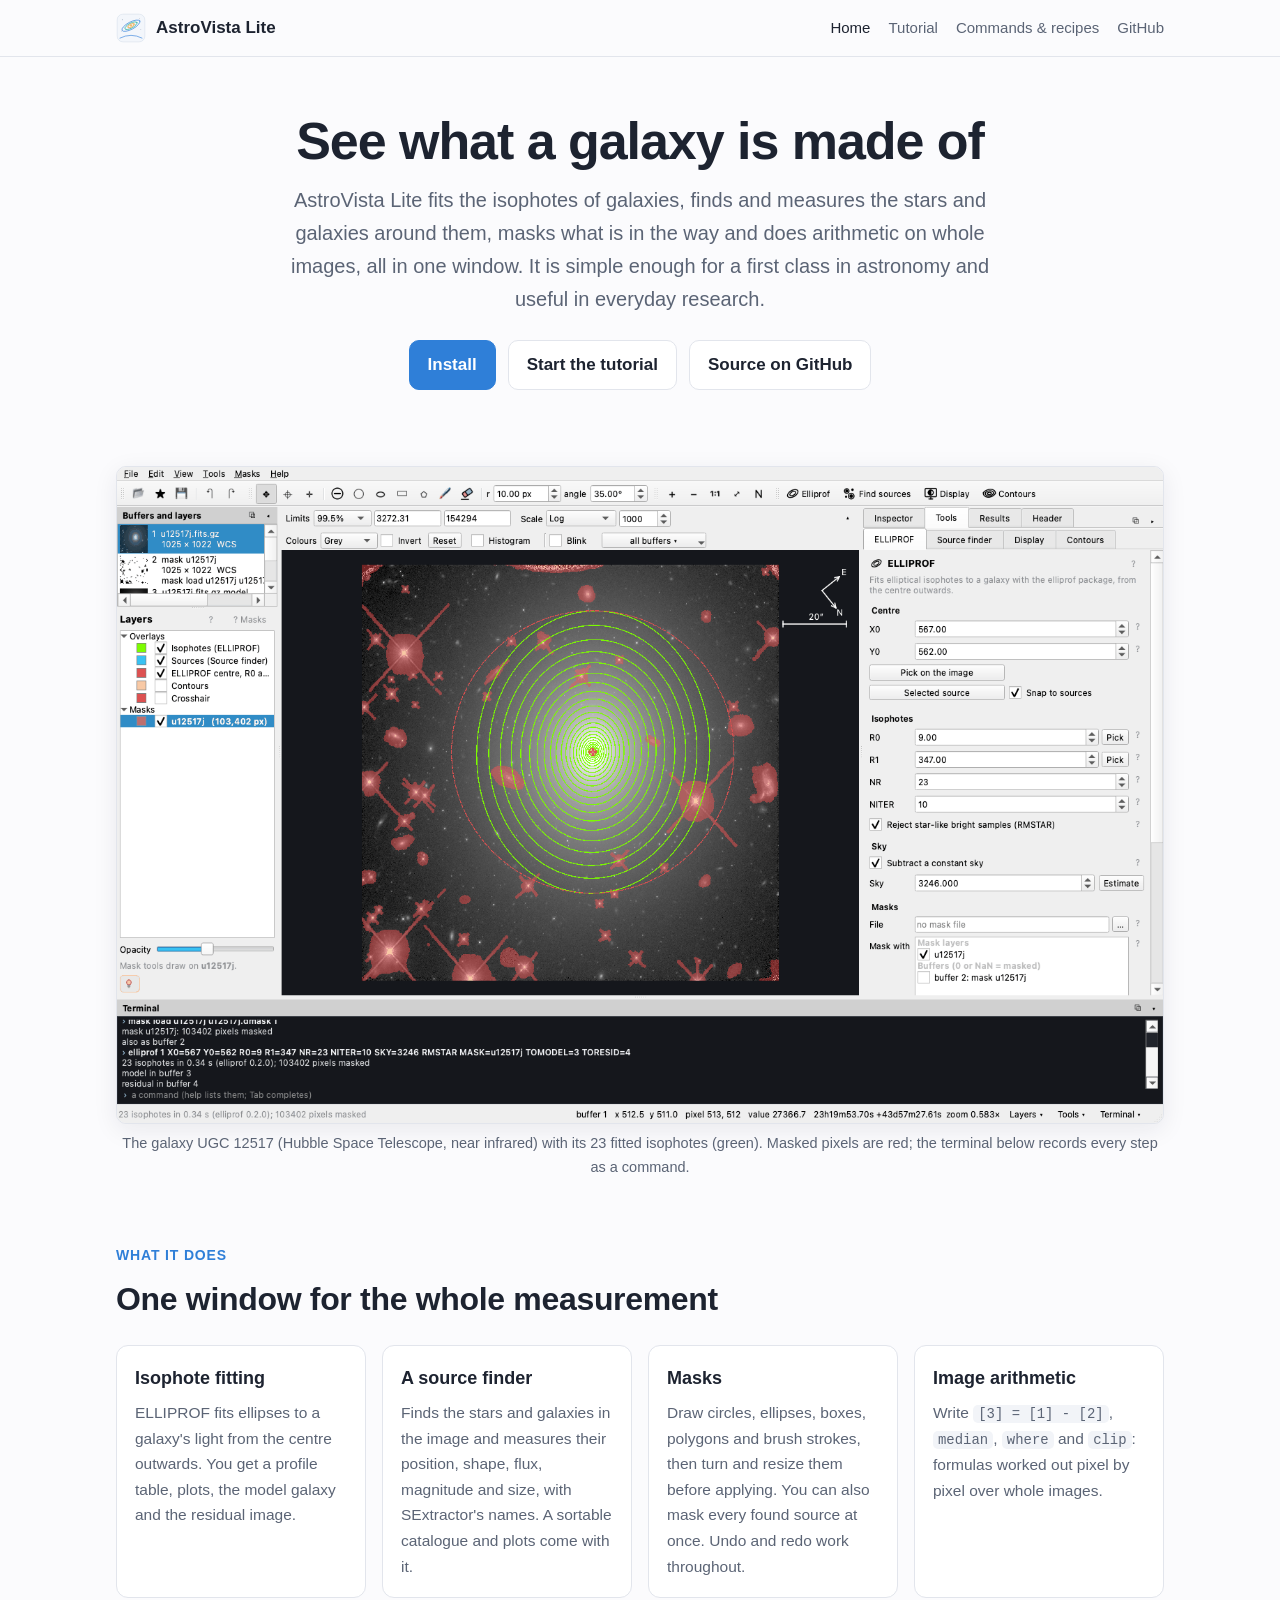
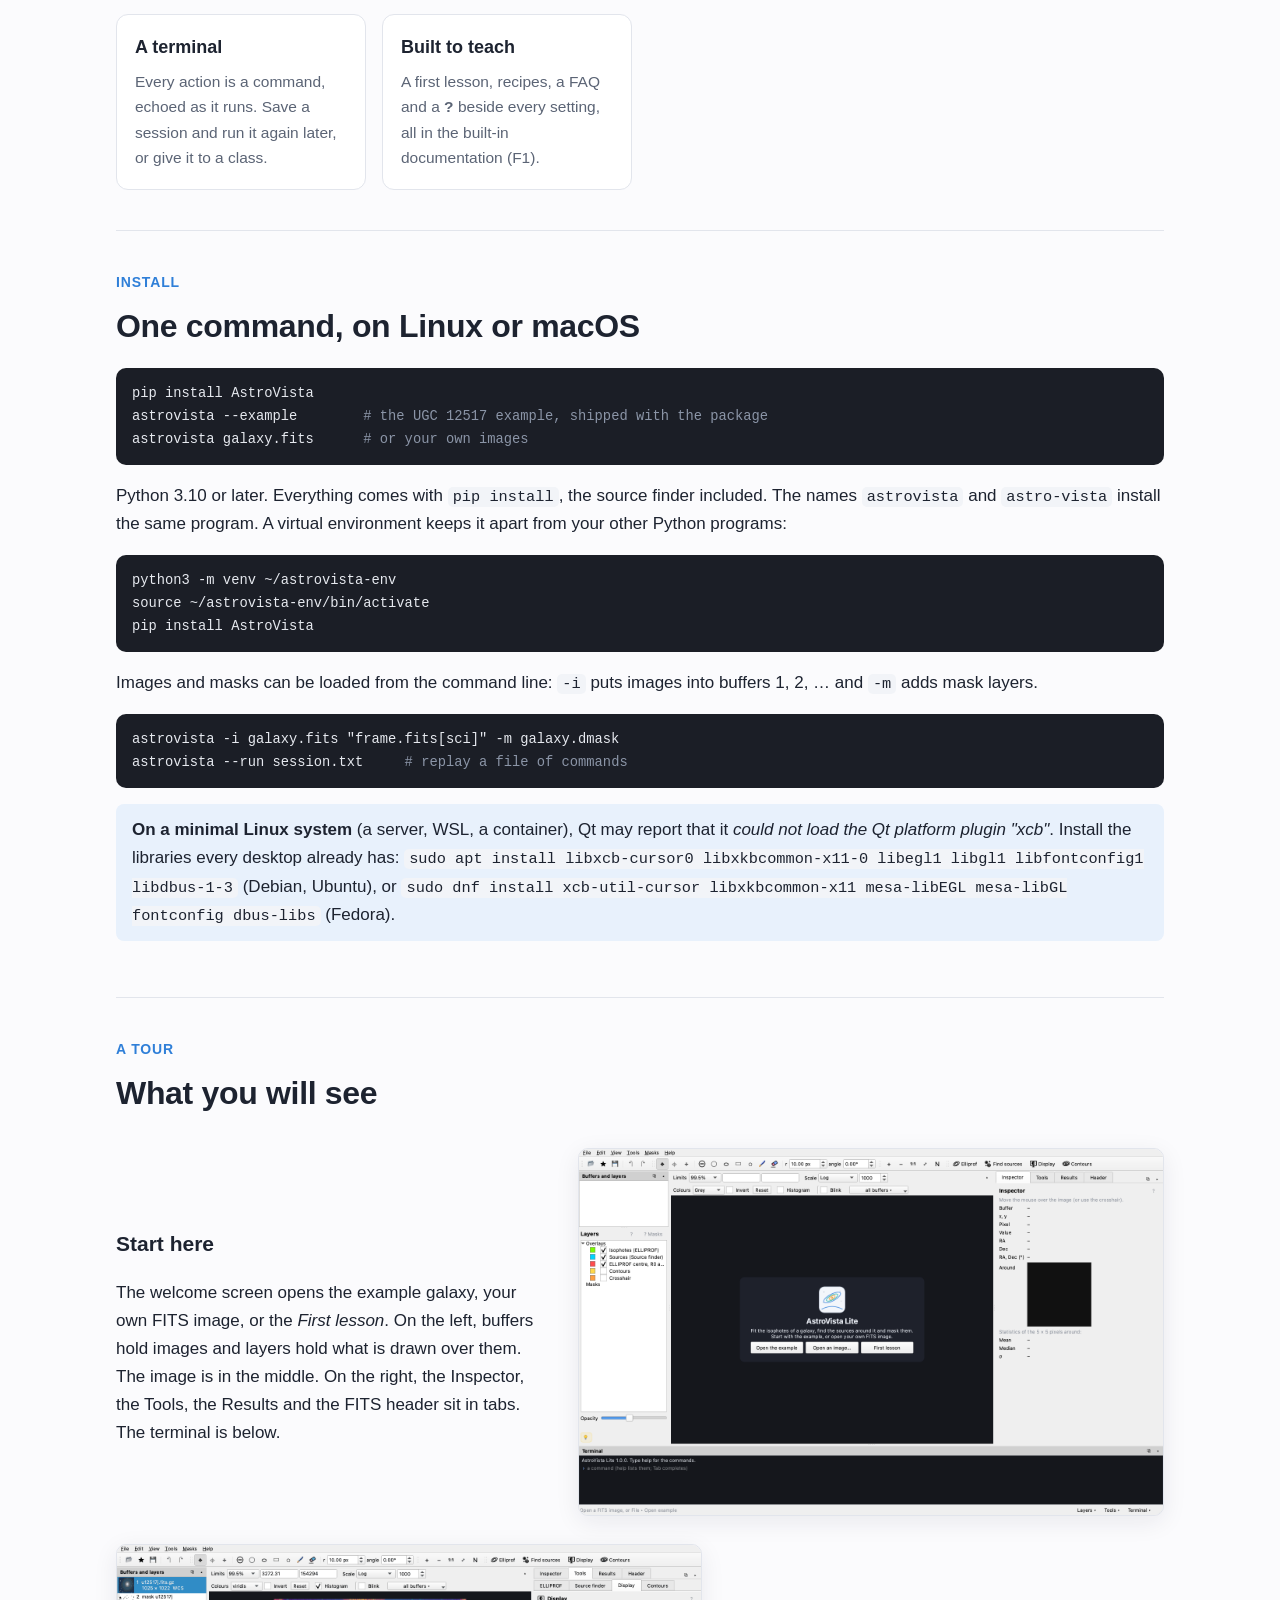
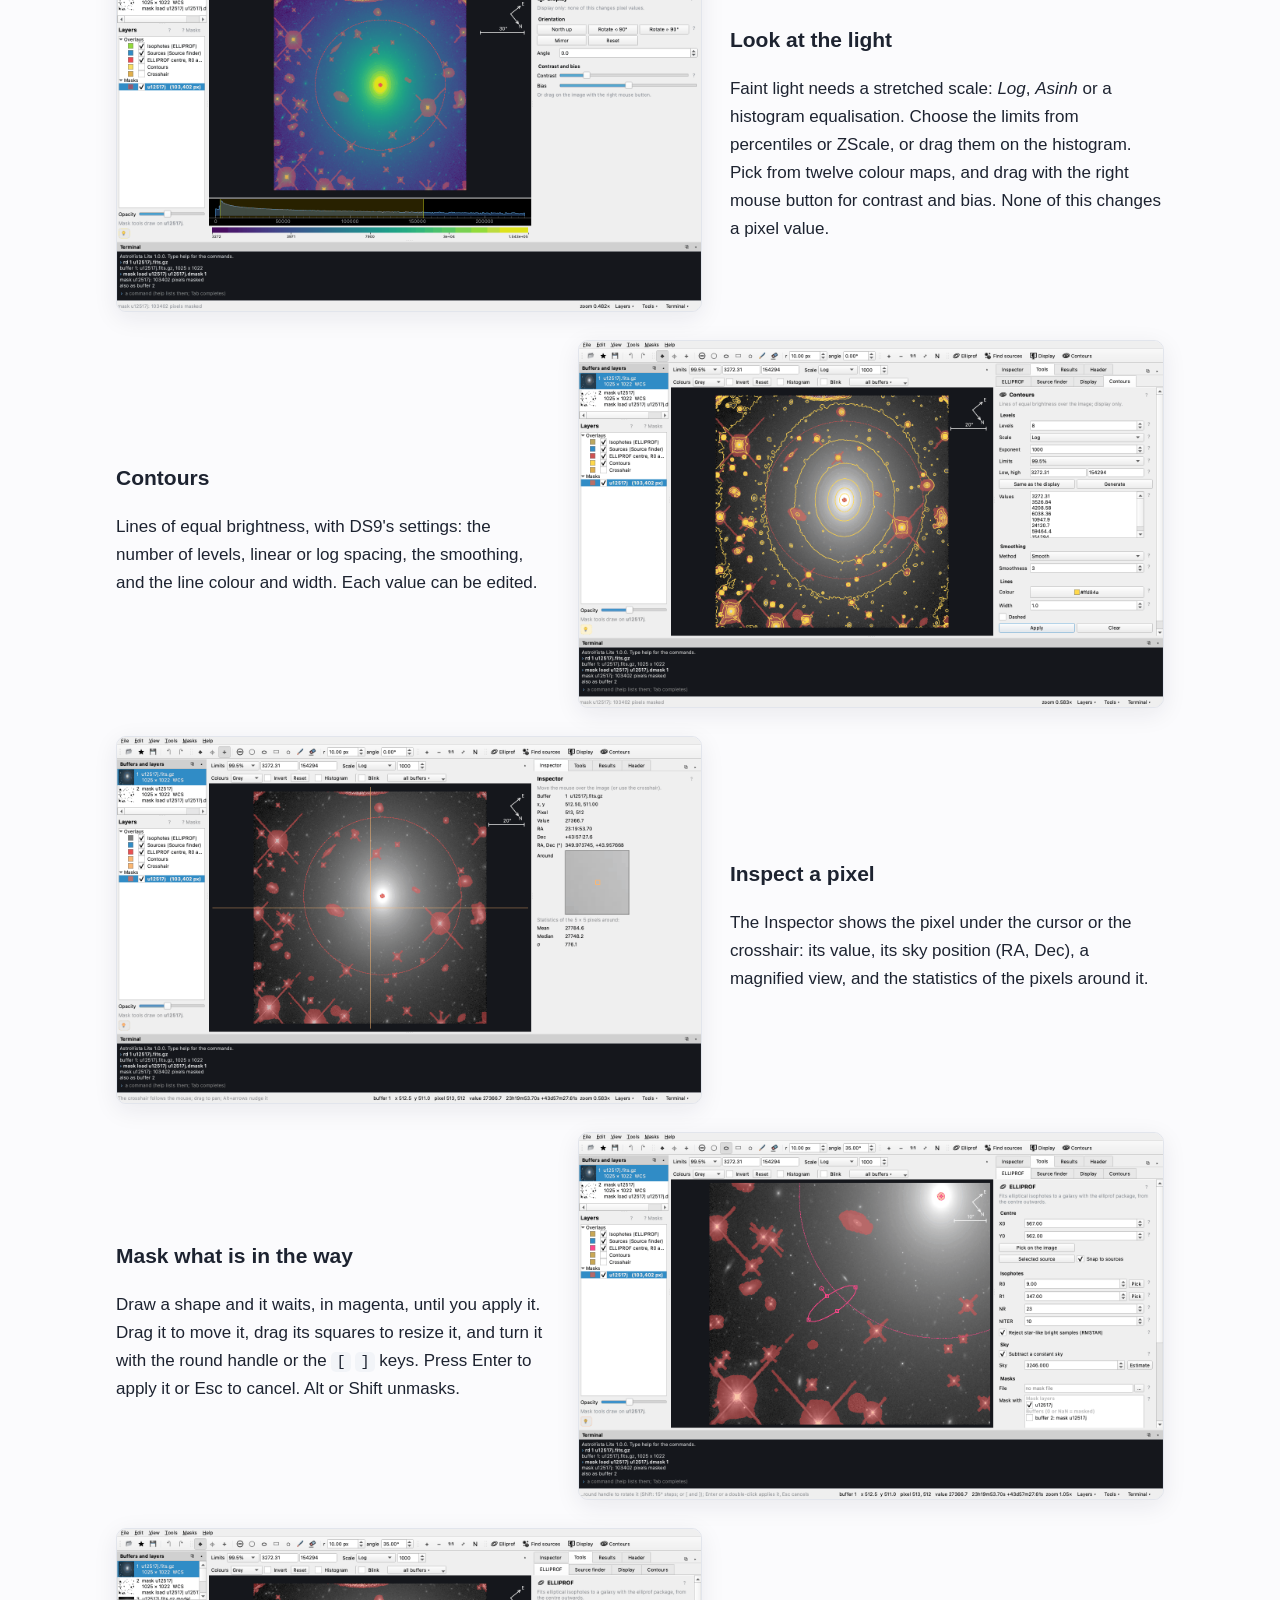
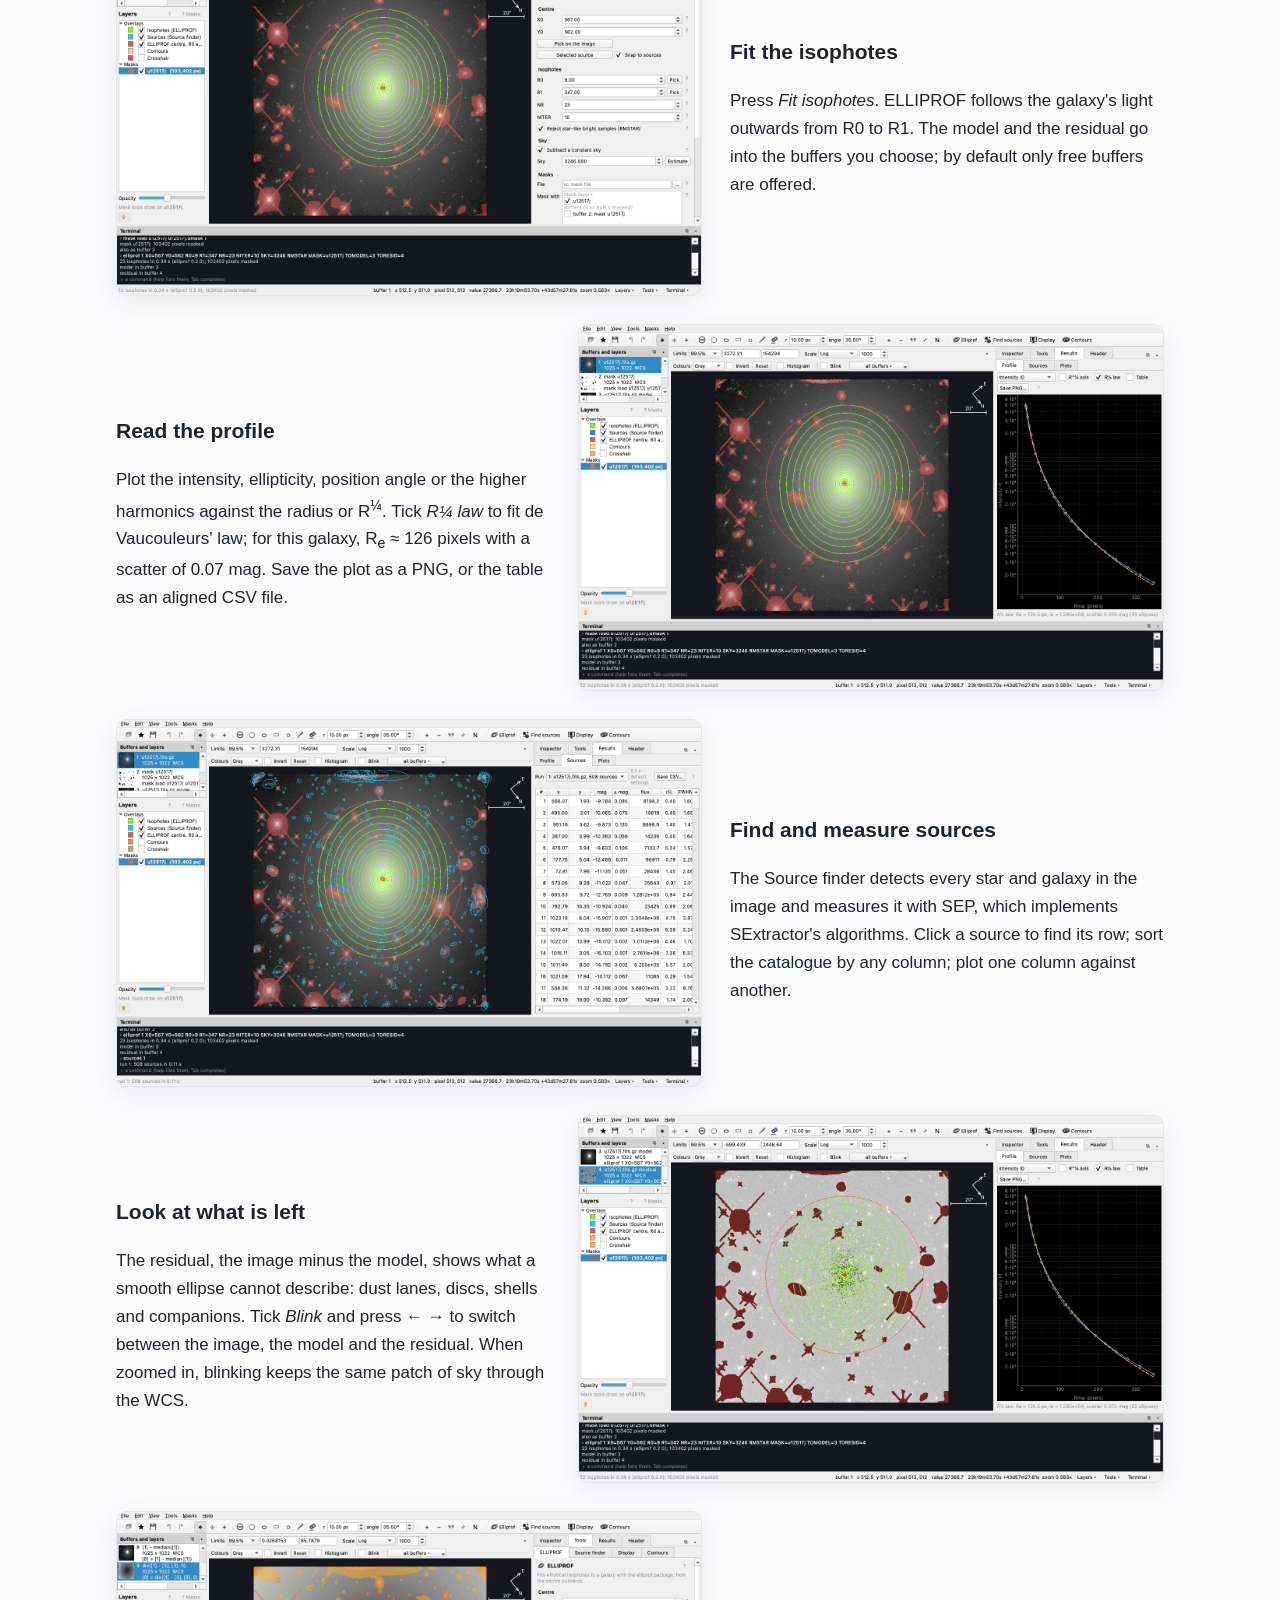
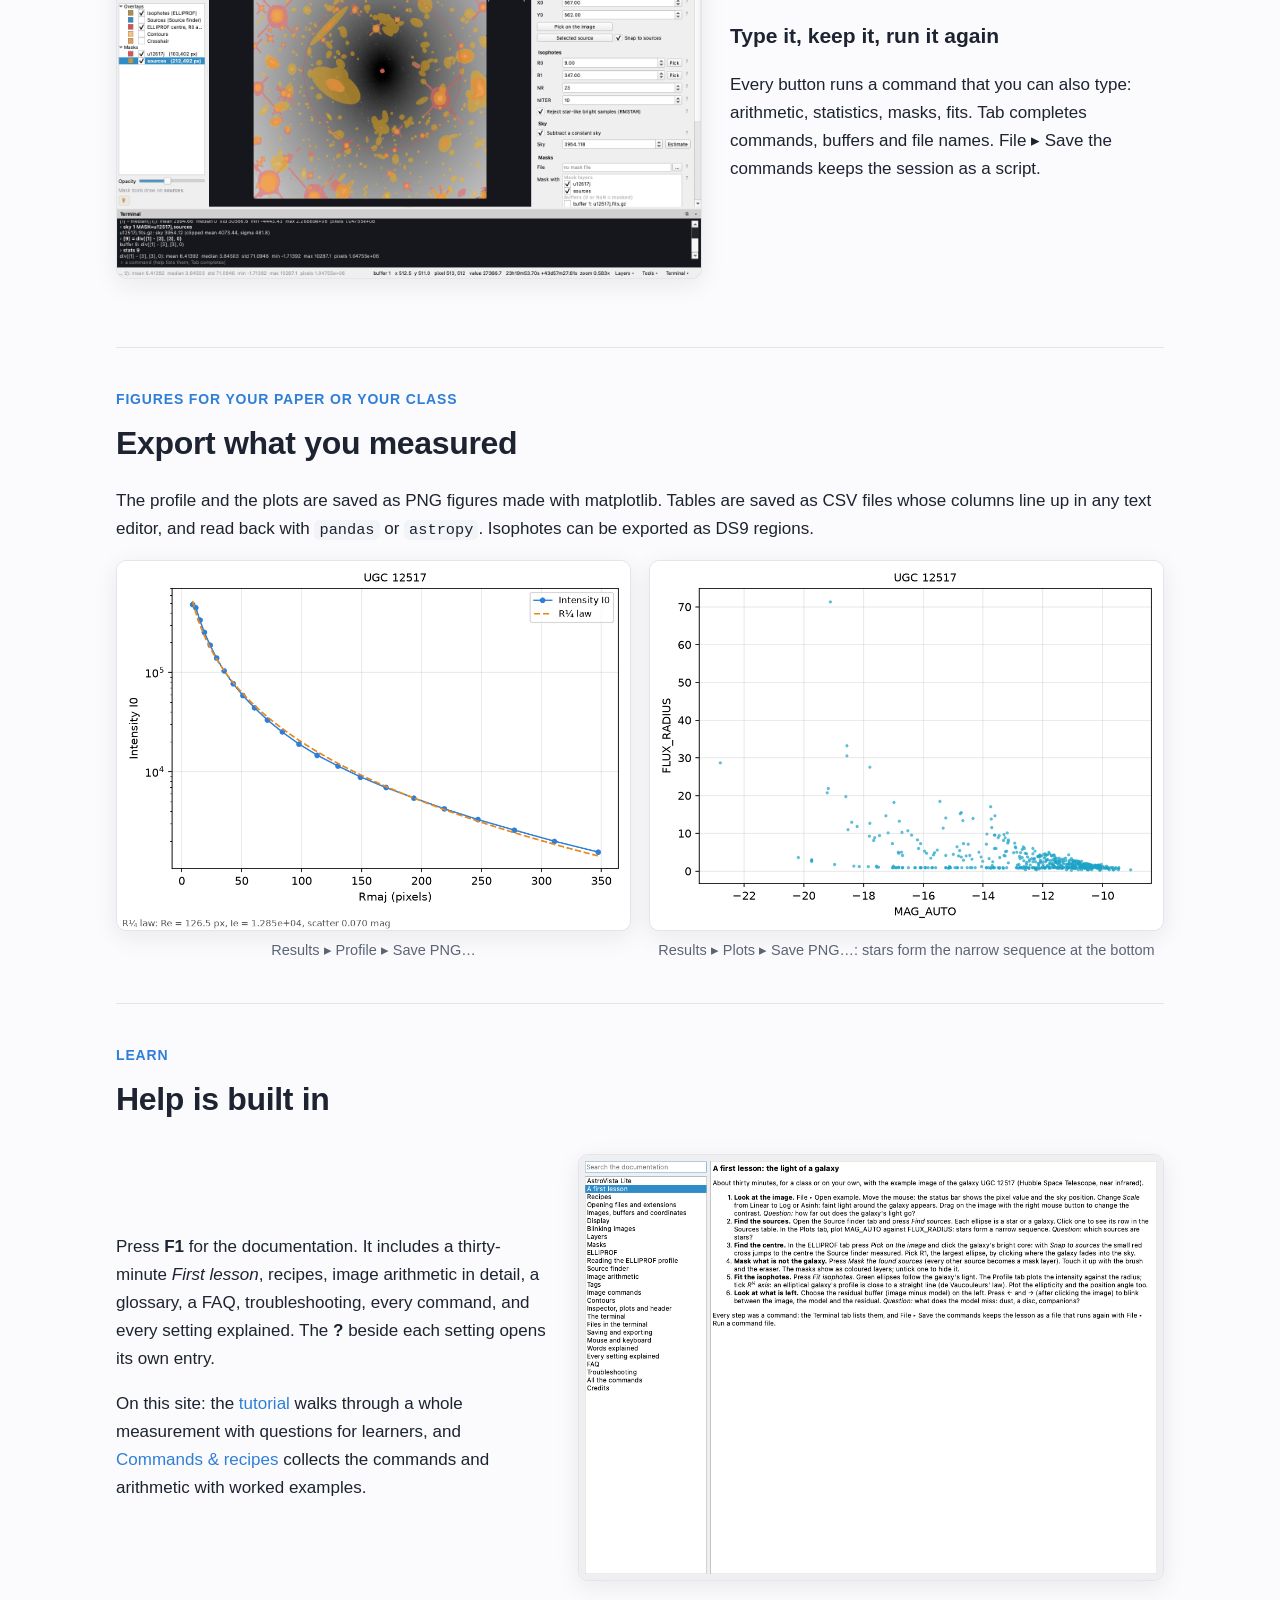
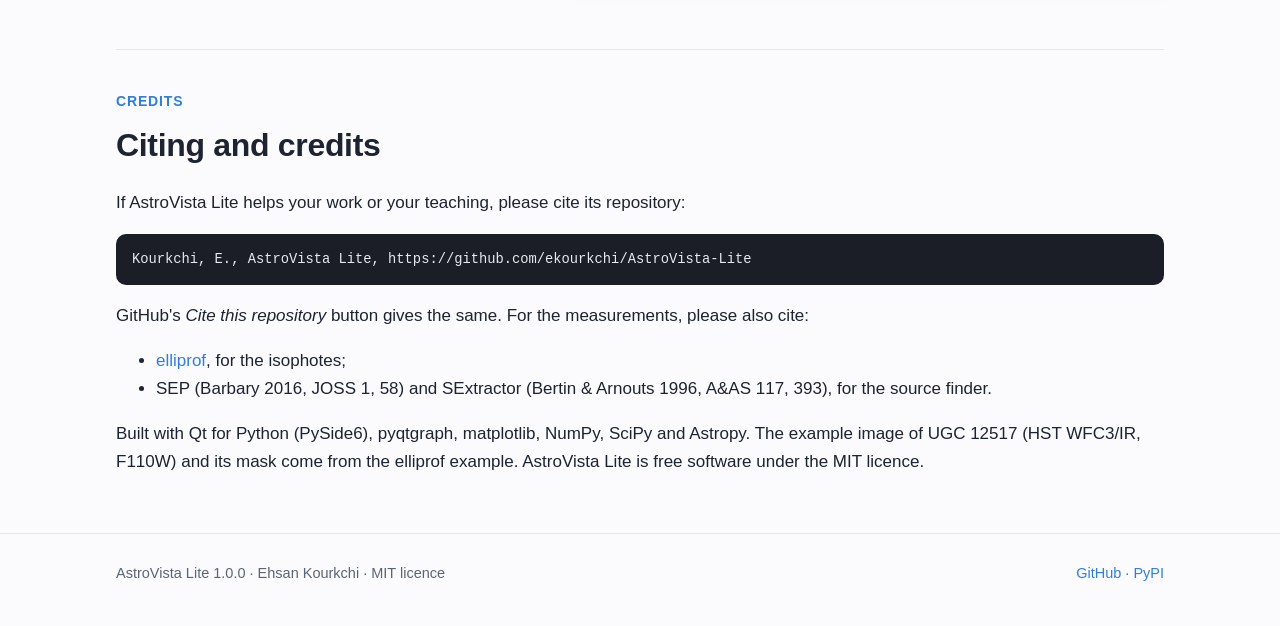
==== docs/index.html @ 4d598791 "AstroVista Lite 1.0.0" ====
<!doctype html>
<html lang="en">
<head>
<meta charset="utf-8">
<meta name="viewport" content="width=device-width, initial-scale=1">
<title>AstroVista Lite</title>
<meta name="description" content="AstroVista Lite: fit the isophotes of galaxies, find and measure sources, mask, and do arithmetic on astronomical images, in one window. Free, for Linux and macOS: pip install AstroVista.">
<link rel="icon" href="images/logo.svg" type="image/svg+xml">
<link rel="stylesheet" href="style.css">
</head>
<body>
<header class="top">
  <div class="wrap">
    <a class="brand" href="index.html"><img src="images/logo.svg" alt="">AstroVista Lite</a>
    <nav>
      <a class="here" href="index.html">Home</a>
      <a href="tutorial.html">Tutorial</a>
      <a href="commands.html">Commands &amp; recipes</a>
      <a href="https://github.com/ekourkchi/AstroVista-Lite">GitHub</a>
    </nav>
  </div>
</header>

<main>
<div class="wrap">
  <div class="hero">
    <h1>See what a galaxy is made of</h1>
    <p class="lead">AstroVista Lite fits the isophotes of galaxies, finds and measures the
    stars and galaxies around them, masks what is in the way and does arithmetic on whole
    images, all in one window. It is simple enough for a first class in astronomy and
    useful in everyday research.</p>
    <div class="buttons">
      <a class="button primary" href="#install">Install</a>
      <a class="button" href="tutorial.html">Start the tutorial</a>
      <a class="button" href="https://github.com/ekourkchi/AstroVista-Lite">Source on GitHub</a>
    </div>
  </div>
  <figure>
    <img src="images/hero.png" alt="The AstroVista Lite window: a Hubble image of the galaxy UGC 12517 with green fitted isophotes, the buffers and layers on the left, the ELLIPROF tool on the right and the terminal below" width="1500" height="940">
    <figcaption>The galaxy UGC 12517 (Hubble Space Telescope, near infrared) with its 23
    fitted isophotes (green). Masked pixels are red; the terminal below records every
    step as a command.</figcaption>
  </figure>
</div>

<div class="wrap">
<section>
  <p class="kicker">What it does</p>
  <h2>One window for the whole measurement</h2>
  <div class="cards">
    <div class="card"><h3>Isophote fitting</h3><p>ELLIPROF fits ellipses to a galaxy's
    light from the centre outwards. You get a profile table, plots, the model galaxy and
    the residual image.</p></div>
    <div class="card"><h3>A source finder</h3><p>Finds the stars and galaxies in the image
    and measures their position, shape, flux, magnitude and size, with SExtractor's
    names. A sortable catalogue and plots come with it.</p></div>
    <div class="card"><h3>Masks</h3><p>Draw circles, ellipses, boxes, polygons and brush
    strokes, then turn and resize them before applying. You can also mask every found
    source at once. Undo and redo work throughout.</p></div>
    <div class="card"><h3>Image arithmetic</h3><p>Write <code>[3] = [1] - [2]</code>,
    <code>median</code>, <code>where</code> and <code>clip</code>: formulas worked out
    pixel by pixel over whole images.</p></div>
    <div class="card"><h3>A terminal</h3><p>Every action is a command, echoed as it runs.
    Save a session and run it again later, or give it to a class.</p></div>
    <div class="card"><h3>Built to teach</h3><p>A first lesson, recipes, a FAQ and a
    <b>?</b> beside every setting, all in the built-in documentation (F1).</p></div>
  </div>
</section>

<section id="install">
  <p class="kicker">Install</p>
  <h2>One command, on Linux or macOS</h2>
  <pre><code>pip install AstroVista
astrovista --example        <span class="c"># the UGC 12517 example, shipped with the package</span>
astrovista galaxy.fits      <span class="c"># or your own images</span></code></pre>
  <p>Python 3.10 or later. Everything comes with <code>pip install</code>, the source finder
  included. The names <code>astrovista</code> and <code>astro-vista</code> install the
  same program. A virtual environment keeps it apart from your other Python programs:</p>
  <pre><code>python3 -m venv ~/astrovista-env
source ~/astrovista-env/bin/activate
pip install AstroVista</code></pre>
  <p>Images and masks can be loaded from the command line: <code>-i</code> puts images into
  buffers 1, 2, … and <code>-m</code> adds mask layers.</p>
  <pre><code>astrovista -i galaxy.fits "frame.fits[sci]" -m galaxy.dmask
astrovista --run session.txt     <span class="c"># replay a file of commands</span></code></pre>
  <div class="note"><b>On a minimal Linux system</b> (a server, WSL, a container), Qt may
  report that it <i>could not load the Qt platform plugin "xcb"</i>. Install the
  libraries every desktop already has:
  <code>sudo apt install libxcb-cursor0 libxkbcommon-x11-0 libegl1 libgl1 libfontconfig1 libdbus-1-3</code>
  (Debian, Ubuntu), or
  <code>sudo dnf install xcb-util-cursor libxkbcommon-x11 mesa-libEGL mesa-libGL fontconfig dbus-libs</code>
  (Fedora).</div>
</section>

<section>
  <p class="kicker">A tour</p>
  <h2>What you will see</h2>

  <div class="row">
    <div>
      <h3>Start here</h3>
      <p>The welcome screen opens the example galaxy, your own FITS image, or the
      <i>First lesson</i>. On the left, buffers hold images and layers hold what is
      drawn over them. The image is in the middle. On the right, the Inspector, the
      Tools, the Results and the FITS header sit in tabs. The terminal is below.</p>
    </div>
    <img class="shot" src="images/welcome.png" alt="The welcome screen with buttons to open the example, open an image, or start the first lesson" loading="lazy">
  </div>

  <div class="row flip">
    <div>
      <h3>Look at the light</h3>
      <p>Faint light needs a stretched scale: <i>Log</i>, <i>Asinh</i> or a histogram
      equalisation. Choose the limits from percentiles or ZScale, or drag them on the
      histogram. Pick from twelve colour maps, and drag with the right mouse button for
      contrast and bias. None of this changes a pixel value.</p>
    </div>
    <img class="shot" src="images/display.png" alt="The galaxy in the viridis colour map with the histogram and the colour bar under the image" loading="lazy">
  </div>

  <div class="row">
    <div>
      <h3>Contours</h3>
      <p>Lines of equal brightness, with DS9's settings: the number of levels, linear or
      log spacing, the smoothing, and the line colour and width. Each value can be
      edited.</p>
    </div>
    <img class="shot" src="images/contours.png" alt="Yellow contour lines over the galaxy, with the Contours tool open on the right" loading="lazy">
  </div>

  <div class="row flip">
    <div>
      <h3>Inspect a pixel</h3>
      <p>The Inspector shows the pixel under the cursor or the crosshair: its value, its
      sky position (RA, Dec), a magnified view, and the statistics of the pixels around
      it.</p>
    </div>
    <img class="shot" src="images/inspector.png" alt="The crosshair over the galaxy and the Inspector showing the pixel value, RA and Dec and a magnified view" loading="lazy">
  </div>

  <div class="row">
    <div>
      <h3>Mask what is in the way</h3>
      <p>Draw a shape and it waits, in magenta, until you apply it. Drag it to move it,
      drag its squares to resize it, and turn it with the round handle or the
      <code>[</code> <code>]</code> keys. Press Enter to apply it or Esc to cancel. Alt or
      Shift unmasks.</p>
    </div>
    <img class="shot" src="images/mask_rotate.png" alt="A magenta ellipse turned by 35 degrees, with square handles for resizing and a round handle for turning, waiting to be applied" loading="lazy">
  </div>

  <div class="row flip">
    <div>
      <h3>Fit the isophotes</h3>
      <p>Press <i>Fit isophotes</i>. ELLIPROF follows the galaxy's light outwards from R0 to
      R1. The model and the residual go into the buffers you choose; by default only free
      buffers are offered.</p>
    </div>
    <img class="shot" src="images/fit.png" alt="Green isophotes fitted to UGC 12517 with the ELLIPROF tool on the right" loading="lazy">
  </div>

  <div class="row">
    <div>
      <h3>Read the profile</h3>
      <p>Plot the intensity, ellipticity, position angle or the higher harmonics against
      the radius or R<sup>¼</sup>. Tick <i>R¼ law</i> to fit de Vaucouleurs' law; for this
      galaxy, R<sub>e</sub> ≈ 126 pixels with a scatter of 0.07 mag. Save the plot as a
      PNG, or the table as an aligned CSV file.</p>
    </div>
    <img class="shot" src="images/profile_devauc.png" alt="The intensity profile on a log scale with the fitted de Vaucouleurs law over it" loading="lazy">
  </div>

  <div class="row flip">
    <div>
      <h3>Find and measure sources</h3>
      <p>The Source finder detects every star and galaxy in the image and measures it with
      SEP, which implements SExtractor's algorithms. Click a source to find its row;
      sort the catalogue by any column; plot one column against another.</p>
    </div>
    <img class="shot" src="images/sources.png" alt="Cyan ellipses around the detected sources and the sortable catalogue on the right" loading="lazy">
  </div>

  <div class="row">
    <div>
      <h3>Look at what is left</h3>
      <p>The residual, the image minus the model, shows what a smooth ellipse cannot
      describe: dust lanes, discs, shells and companions. Tick <i>Blink</i> and press
      ← → to switch between the image, the model and the residual. When zoomed in, blinking
      keeps the same patch of sky through the WCS.</p>
    </div>
    <img class="shot" src="images/residual.png" alt="The residual image after the model galaxy is subtracted" loading="lazy">
  </div>

  <div class="row flip">
    <div>
      <h3>Type it, keep it, run it again</h3>
      <p>Every button runs a command that you can also type: arithmetic, statistics, masks,
      fits. Tab completes commands, buffers and file names. File ▸ Save the commands keeps
      the session as a script.</p>
    </div>
    <img class="shot" src="images/terminal.png" alt="The terminal showing arithmetic commands and their statistics, with the ratio image displayed" loading="lazy">
  </div>
</section>

<section>
  <p class="kicker">Figures for your paper or your class</p>
  <h2>Export what you measured</h2>
  <p>The profile and the plots are saved as PNG figures made with matplotlib. Tables are
  saved as CSV files whose columns line up in any text editor, and read back with
  <code>pandas</code> or <code>astropy</code>. Isophotes can be exported as DS9 regions.</p>
  <div class="gallery">
    <figure><img class="shot" src="images/export_profile.png" alt="A matplotlib figure of the UGC 12517 profile with the R¼ law" loading="lazy"><figcaption>Results ▸ Profile ▸ Save PNG…</figcaption></figure>
    <figure><img class="shot" src="images/export_plot.png" alt="A matplotlib scatter plot of FLUX_RADIUS against MAG_AUTO for the found sources" loading="lazy"><figcaption>Results ▸ Plots ▸ Save PNG…: stars form the narrow sequence at the bottom</figcaption></figure>
  </div>
</section>

<section>
  <p class="kicker">Learn</p>
  <h2>Help is built in</h2>
  <div class="row">
    <div>
      <p>Press <b>F1</b> for the documentation. It includes a thirty-minute <i>First
      lesson</i>, recipes, image arithmetic in detail, a glossary, a FAQ, troubleshooting,
      every command, and every setting explained. The <b>?</b> beside each setting opens
      its own entry.</p>
      <p>On this site: the <a href="tutorial.html">tutorial</a> walks through a whole
      measurement with questions for learners, and <a href="commands.html">Commands &amp;
      recipes</a> collects the commands and arithmetic with worked examples.</p>
    </div>
    <img class="shot" src="images/docs.png" alt="The built-in documentation window showing the first lesson" loading="lazy">
  </div>
</section>

<section id="cite">
  <p class="kicker">Credits</p>
  <h2>Citing and credits</h2>
  <p>If AstroVista Lite helps your work or your teaching, please cite its repository:</p>
  <pre><code>Kourkchi, E., AstroVista Lite, https://github.com/ekourkchi/AstroVista-Lite</code></pre>
  <p>GitHub's <i>Cite this repository</i> button gives the same. For the measurements,
  please also cite:</p>
  <ul>
    <li><a href="https://github.com/ekourkchi/elliprof">elliprof</a>, for the isophotes;</li>
    <li>SEP (Barbary 2016, JOSS 1, 58) and SExtractor (Bertin &amp; Arnouts 1996, A&amp;AS
    117, 393), for the source finder.</li>
  </ul>
  <p>Built with Qt for Python (PySide6), pyqtgraph, matplotlib, NumPy, SciPy and Astropy.
  The example image of UGC 12517 (HST WFC3/IR, F110W) and its mask come from the elliprof
  example. AstroVista Lite is free software under the MIT licence.</p>
</section>
</div>
</main>

<footer>
  <div class="wrap">
    <span>AstroVista Lite 1.0.0 · Ehsan Kourkchi · MIT licence</span>
    <span><a href="https://github.com/ekourkchi/AstroVista-Lite">GitHub</a> · <a href="https://pypi.org/project/AstroVista/">PyPI</a></span>
  </div>
</footer>
</body>
</html>
---- docs/style.css ----
/* AstroVista Lite website: one stylesheet for every page, light and dark */
:root {
  --bg: #fbfbfd;
  --panel: #ffffff;
  --text: #1d2330;
  --muted: #5b6475;
  --line: #e2e5ec;
  --accent: #2f7fd8;
  --accent-soft: #e8f1fc;
  --green: #3c9a3c;
  --code-bg: #f2f4f8;
  --term-bg: #1b1e26;
  --term-text: #e6e9ef;
  --q-bg: #fff8e1;
  --q-line: #f0c94b;
  --shadow: 0 6px 24px rgba(20, 30, 50, 0.08);
}
@media (prefers-color-scheme: dark) {
  :root:not([data-theme="light"]) {
    --bg: #12151c;
    --panel: #1a1e27;
    --text: #e4e7ee;
    --muted: #9aa3b5;
    --line: #2b313d;
    --accent: #6aa8ff;
    --accent-soft: #1d2a3d;
    --green: #6cc46c;
    --code-bg: #222734;
    --term-bg: #0d0f14;
    --term-text: #e6e9ef;
    --q-bg: #2b2616;
    --q-line: #8a7426;
    --shadow: 0 6px 24px rgba(0, 0, 0, 0.35);
  }
}
:root[data-theme="dark"] {
  --bg: #12151c;
  --panel: #1a1e27;
  --text: #e4e7ee;
  --muted: #9aa3b5;
  --line: #2b313d;
  --accent: #6aa8ff;
  --accent-soft: #1d2a3d;
  --green: #6cc46c;
  --code-bg: #222734;
  --term-bg: #0d0f14;
  --term-text: #e6e9ef;
  --q-bg: #2b2616;
  --q-line: #8a7426;
  --shadow: 0 6px 24px rgba(0, 0, 0, 0.35);
}

* { box-sizing: border-box; }
html { scroll-behavior: smooth; }
body {
  margin: 0;
  background: var(--bg);
  color: var(--text);
  font: 17px/1.65 -apple-system, BlinkMacSystemFont, "Segoe UI", Roboto, "Helvetica Neue",
    Arial, sans-serif;
}
a { color: var(--accent); text-decoration: none; }
a:hover { text-decoration: underline; }
img { max-width: 100%; height: auto; }

/* the bar at the top of every page */
.top {
  position: sticky; top: 0; z-index: 10;
  background: color-mix(in srgb, var(--bg) 88%, transparent);
  backdrop-filter: blur(8px);
  border-bottom: 1px solid var(--line);
}
.top .wrap { display: flex; align-items: center; gap: 20px; min-height: 56px; flex-wrap: wrap; }
.brand { display: flex; align-items: center; gap: 10px; font-weight: 650; color: var(--text); }
.brand img { width: 30px; height: 30px; }
.top nav { display: flex; gap: 18px; flex-wrap: wrap; margin-left: auto; font-size: 15px; }
.top nav a { color: var(--muted); }
.top nav a.here, .top nav a:hover { color: var(--text); text-decoration: none; }

.wrap { max-width: 1080px; margin: 0 auto; padding: 0 16px; }
.narrow { max-width: 820px; }

/* the opening of the home page */
.hero { padding: 56px 0 24px; text-align: center; }
.hero h1 { font-size: clamp(34px, 6vw, 52px); line-height: 1.1; margin: 0 0 14px; letter-spacing: -0.02em; }
.hero p.lead { font-size: clamp(17px, 2.4vw, 20px); color: var(--muted); max-width: 720px; margin: 0 auto 24px; }
.buttons { display: flex; gap: 12px; justify-content: center; flex-wrap: wrap; margin-bottom: 28px; }
.button {
  display: inline-block; padding: 10px 18px; border-radius: 10px; font-weight: 600;
  border: 1px solid var(--line); background: var(--panel); color: var(--text);
}
.button.primary { background: var(--accent); border-color: var(--accent); color: #fff; }
.button:hover { text-decoration: none; filter: brightness(1.05); }

figure { margin: 24px 0; }
figure img, .shot {
  display: block; border-radius: 10px; border: 1px solid var(--line); box-shadow: var(--shadow);
  background: var(--panel);
}
figcaption { color: var(--muted); font-size: 14.5px; margin-top: 8px; text-align: center; }

section { padding: 40px 0; border-top: 1px solid var(--line); }
section:first-of-type { border-top: 0; }
h2 { font-size: clamp(26px, 4vw, 32px); margin: 0 0 12px; letter-spacing: -0.01em; }
h3 { font-size: 21px; margin: 28px 0 8px; }
.kicker { color: var(--accent); font-weight: 650; font-size: 14px; letter-spacing: 0.06em; text-transform: uppercase; margin: 0 0 6px; }

/* cards of features */
.cards { display: grid; grid-template-columns: repeat(auto-fit, minmax(240px, 1fr)); gap: 16px; margin-top: 20px; }
.card { background: var(--panel); border: 1px solid var(--line); border-radius: 12px; padding: 18px; }
.card h3 { margin: 0 0 6px; font-size: 18px; }
.card p { margin: 0; color: var(--muted); font-size: 15.5px; }

/* a picture beside its text */
.row { display: grid; grid-template-columns: 1fr 1.35fr; gap: 28px; align-items: center; margin: 28px 0; }
.row.flip { grid-template-columns: 1.35fr 1fr; }
.row.flip > :first-child { order: 2; }
@media (max-width: 820px) {
  .row, .row.flip { grid-template-columns: 1fr; }
  .row.flip > :first-child { order: 0; }
}
.gallery { display: grid; grid-template-columns: repeat(auto-fit, minmax(300px, 1fr)); gap: 18px; }
.gallery figure { margin: 0; }

code, pre { font-family: ui-monospace, SFMono-Regular, Menlo, Consolas, "Liberation Mono", monospace; font-size: 0.9em; }
code { background: var(--code-bg); padding: 1px 5px; border-radius: 5px; }
pre {
  background: var(--term-bg); color: var(--term-text); padding: 14px 16px; border-radius: 10px;
  overflow-x: auto; line-height: 1.5;
}
pre code { background: none; padding: 0; color: inherit; }
pre .c { color: #8b95a7; }

/* questions for learners */
.question {
  background: var(--q-bg); border-left: 4px solid var(--q-line); border-radius: 8px;
  padding: 12px 16px; margin: 16px 0;
}
.question b:first-child { display: block; margin-bottom: 2px; }
.note { background: var(--accent-soft); border-radius: 8px; padding: 12px 16px; margin: 16px 0; }

/* steps of the tutorial */
.steps { counter-reset: step; list-style: none; padding: 0; }
.step { counter-increment: step; position: relative; padding-left: 54px; margin: 36px 0; }
.step::before {
  content: counter(step); position: absolute; left: 0; top: 0;
  width: 38px; height: 38px; border-radius: 50%; background: var(--accent); color: #fff;
  display: flex; align-items: center; justify-content: center; font-weight: 700;
}
.step h3 { margin-top: 4px; }
@media (max-width: 560px) { .step { padding-left: 0; } .step::before { position: static; margin-bottom: 8px; } }

table { border-collapse: collapse; width: 100%; margin: 14px 0; font-size: 15.5px; display: block; overflow-x: auto; }
th, td { text-align: left; padding: 7px 10px; border-bottom: 1px solid var(--line); vertical-align: top; }
th { color: var(--muted); font-weight: 600; }

.toc { background: var(--panel); border: 1px solid var(--line); border-radius: 12px; padding: 14px 20px; margin: 20px 0; }
.toc ol { margin: 6px 0 0; padding-left: 20px; }

footer { border-top: 1px solid var(--line); padding: 28px 0 40px; color: var(--muted); font-size: 14.5px; }
footer .wrap { display: flex; justify-content: space-between; flex-wrap: wrap; gap: 12px; }
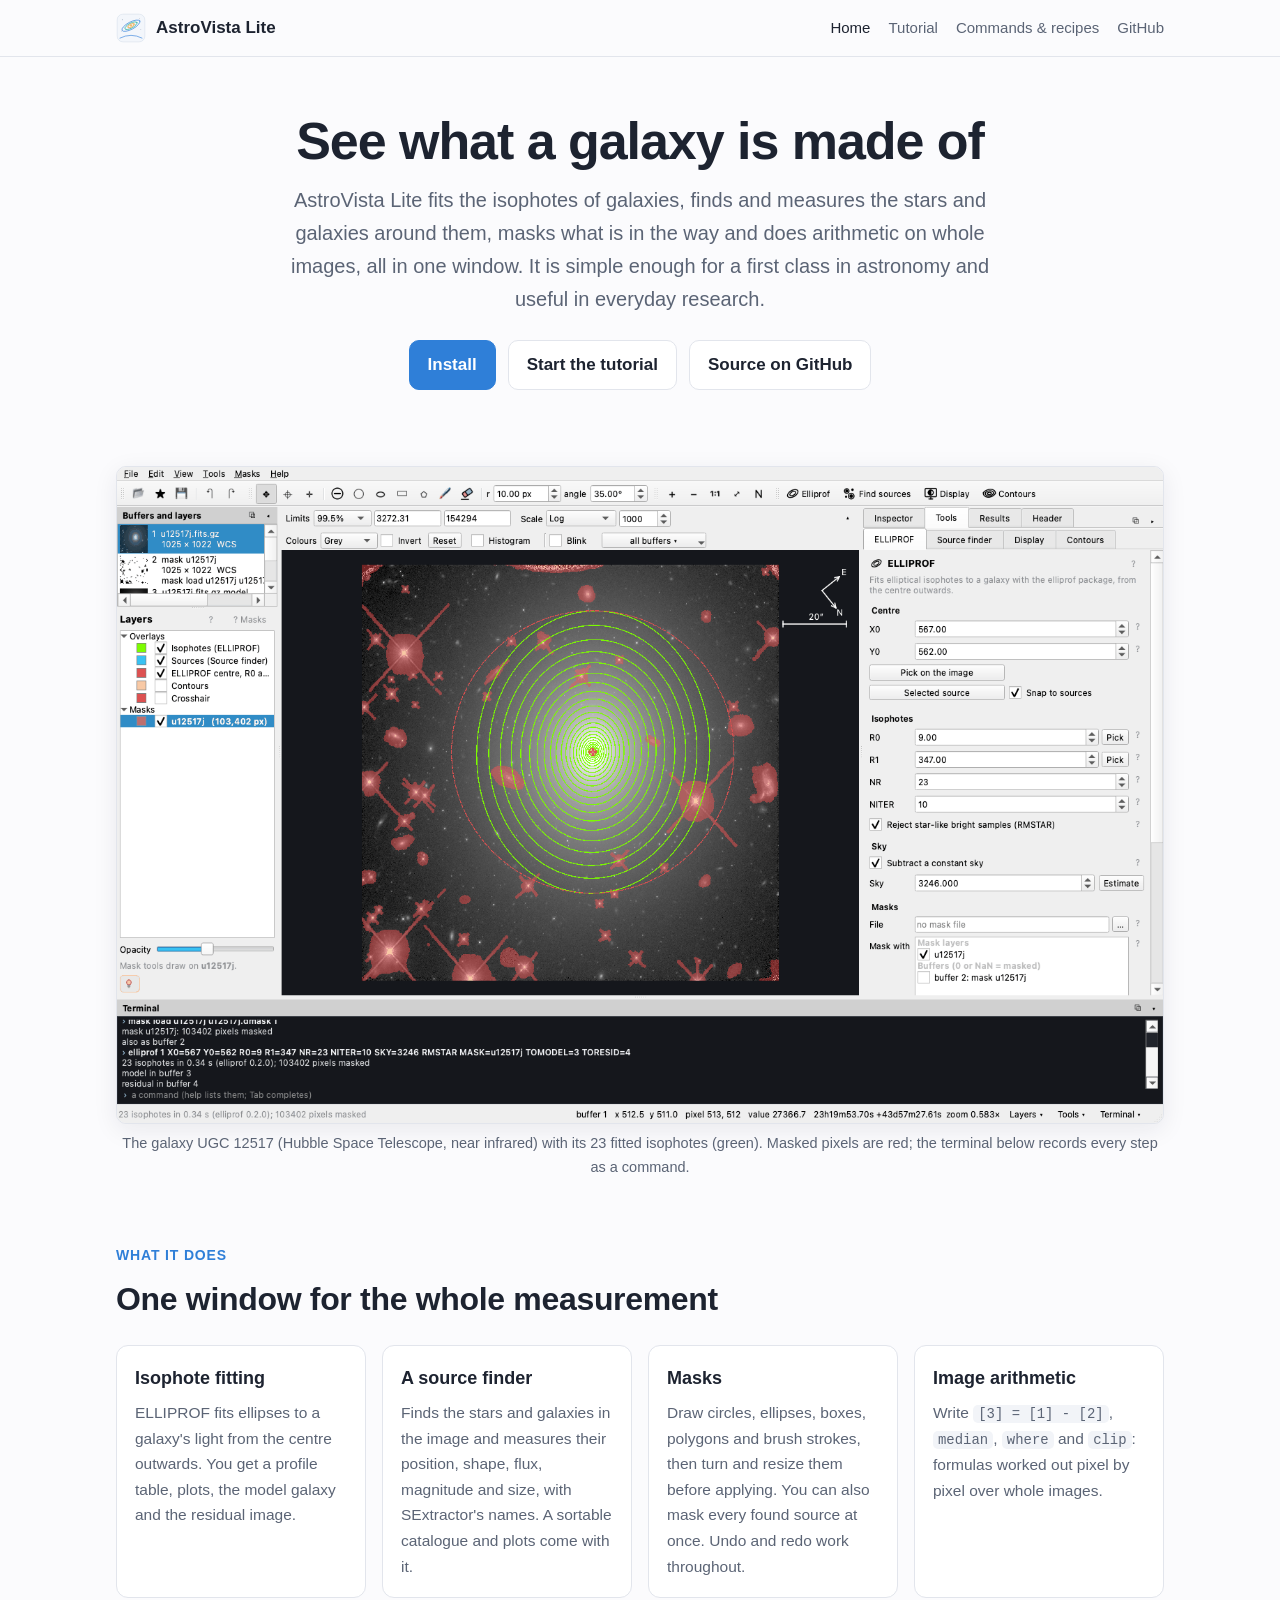
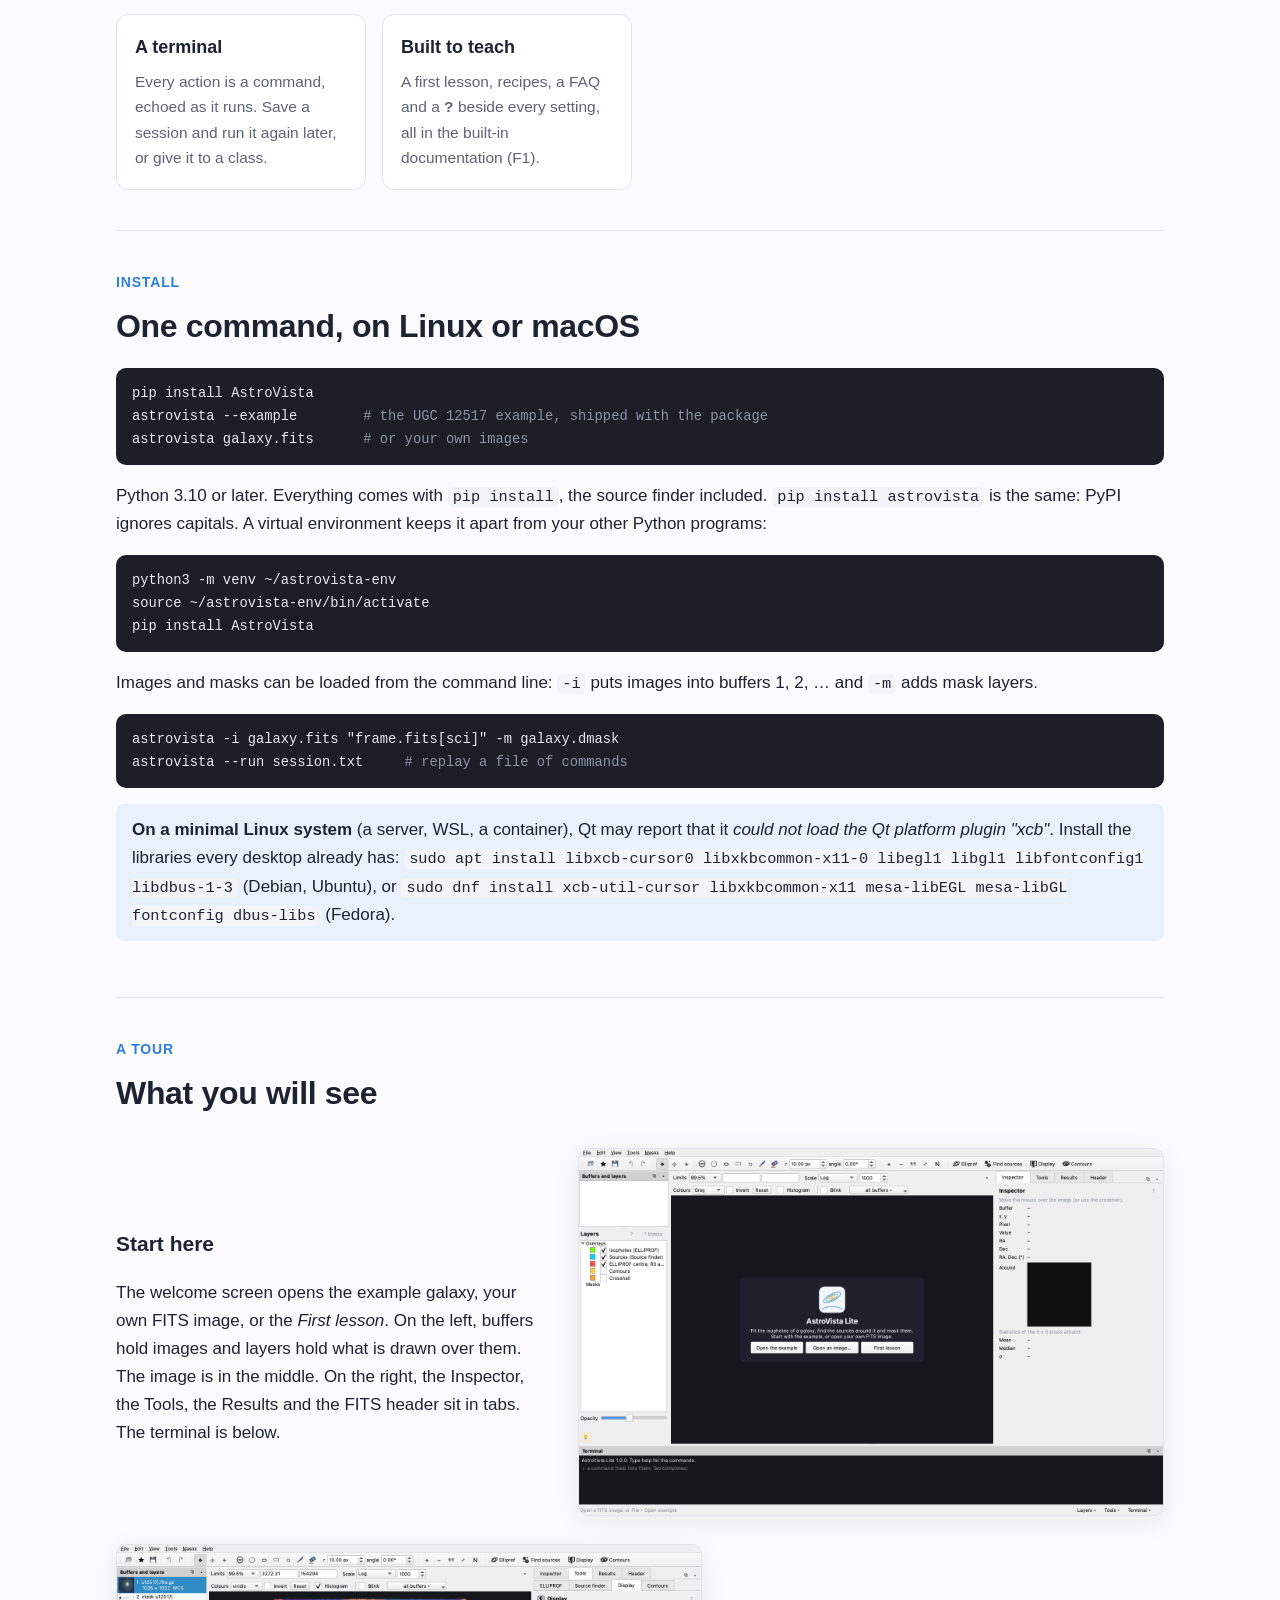
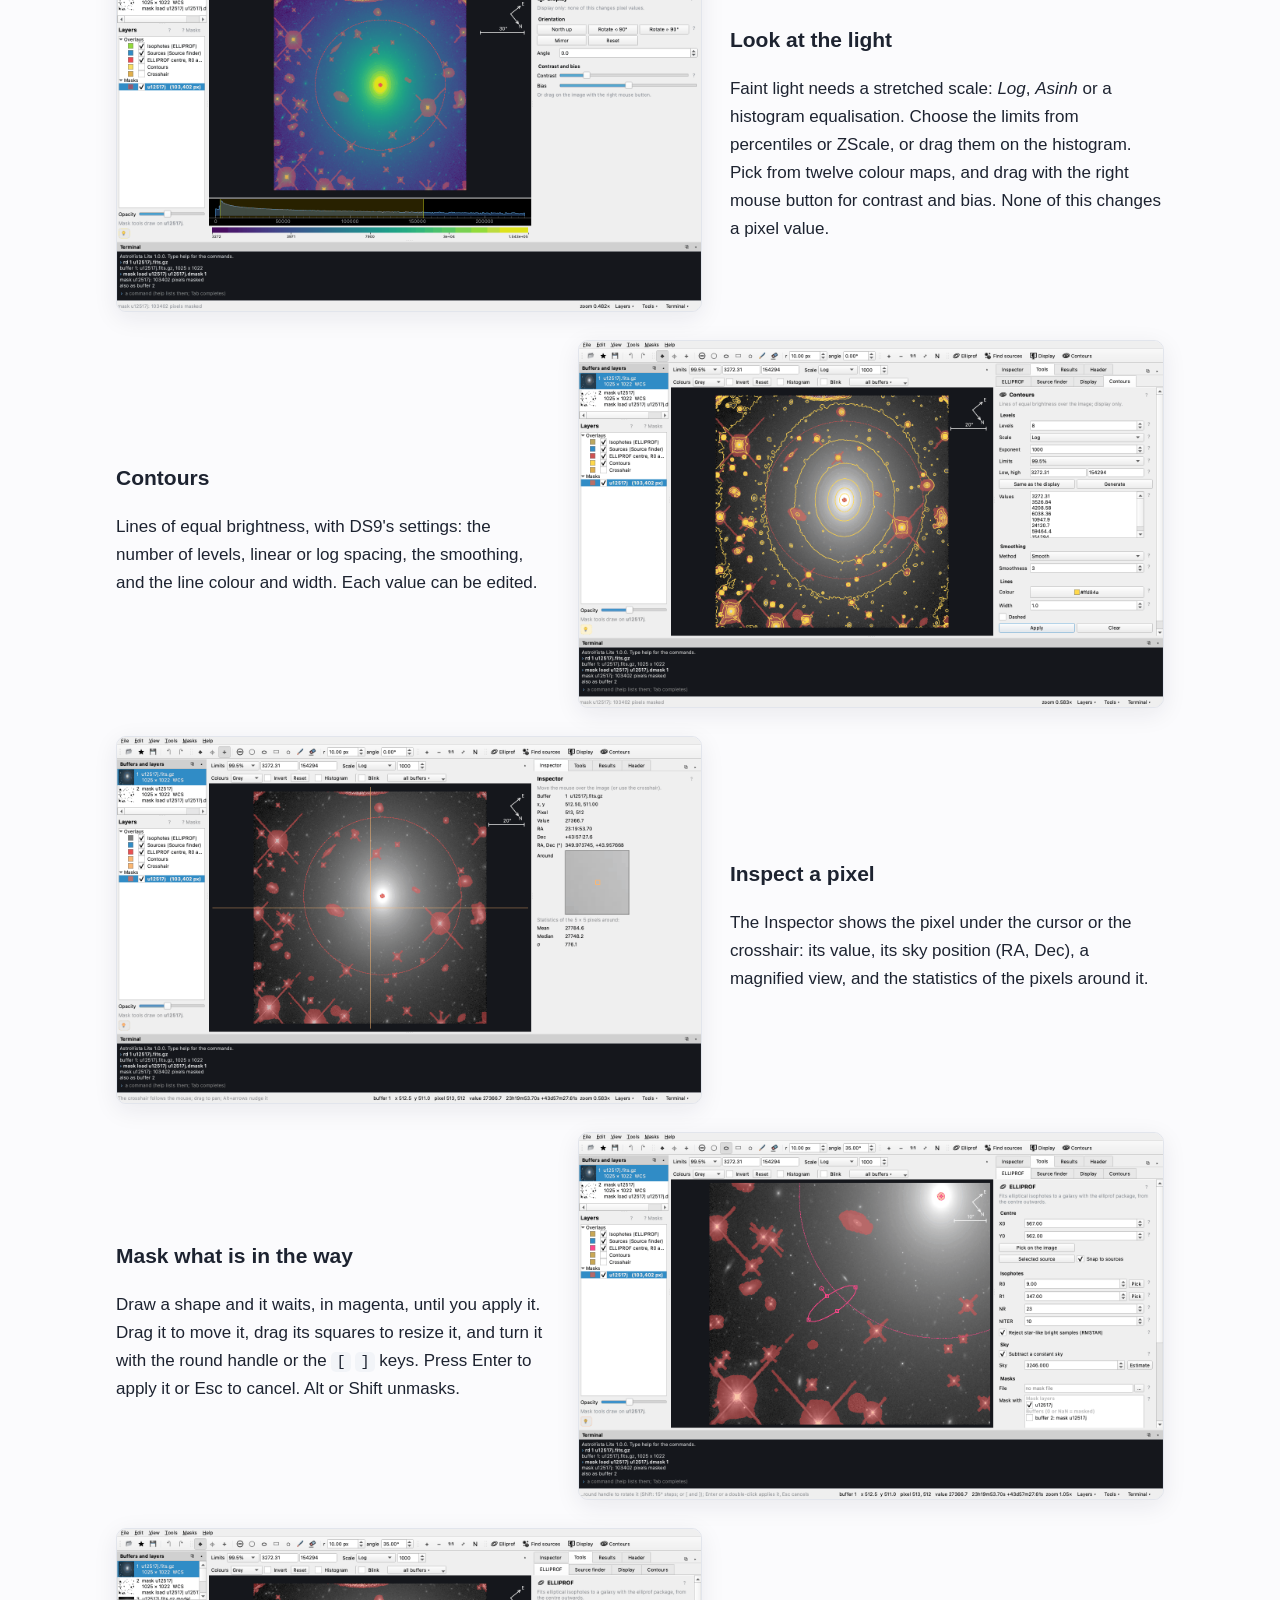
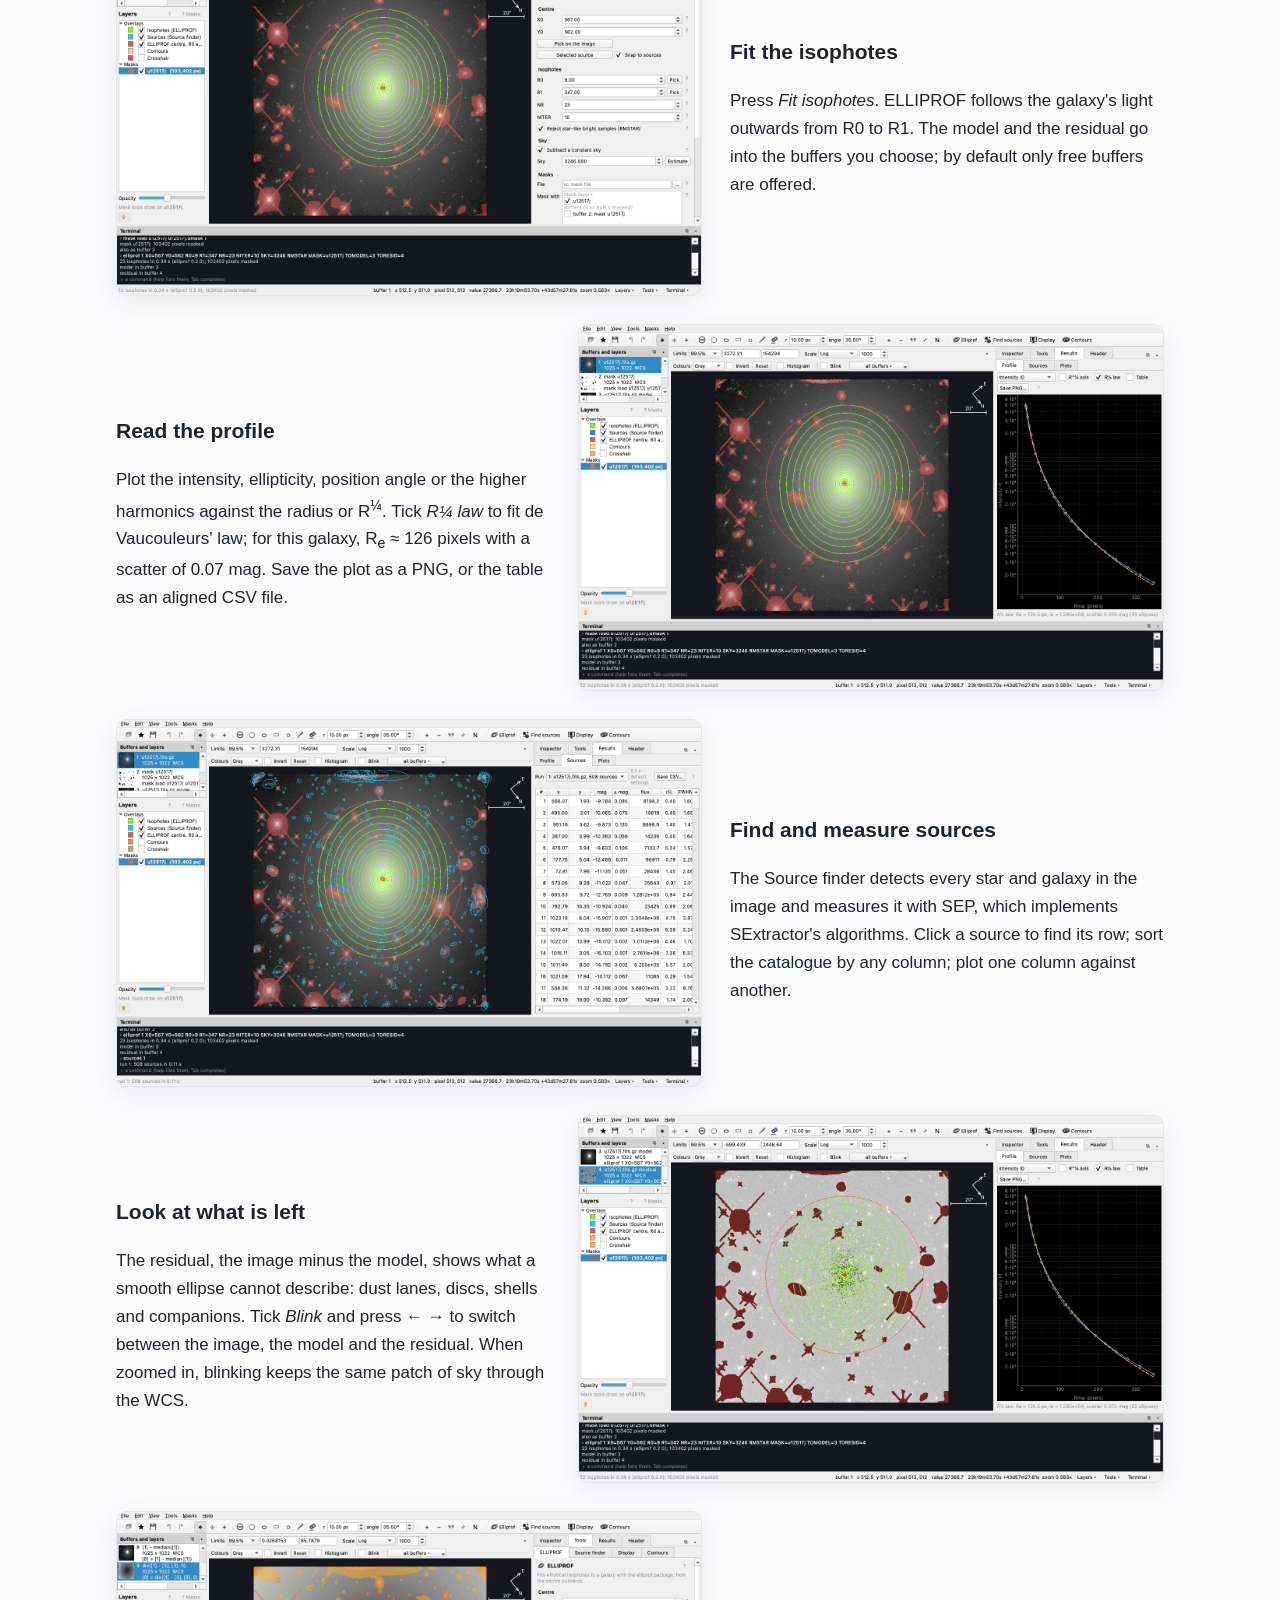
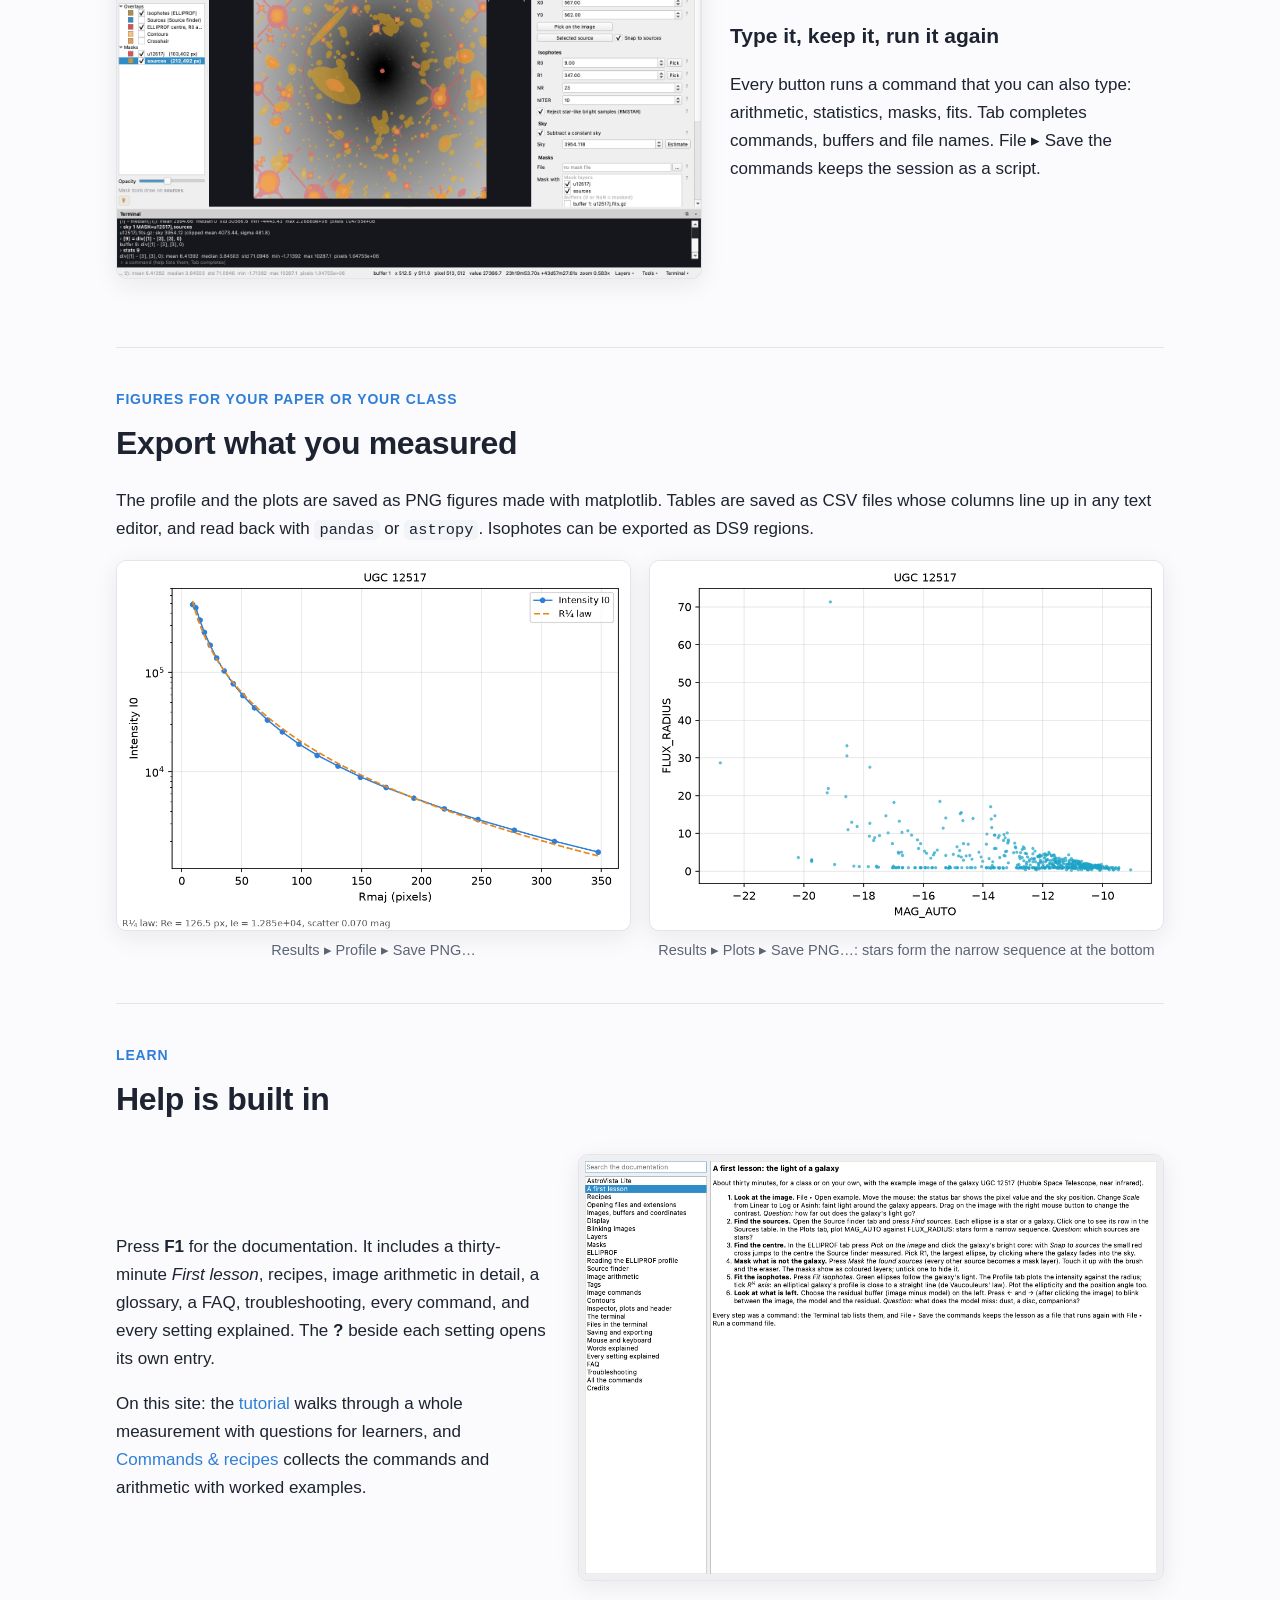
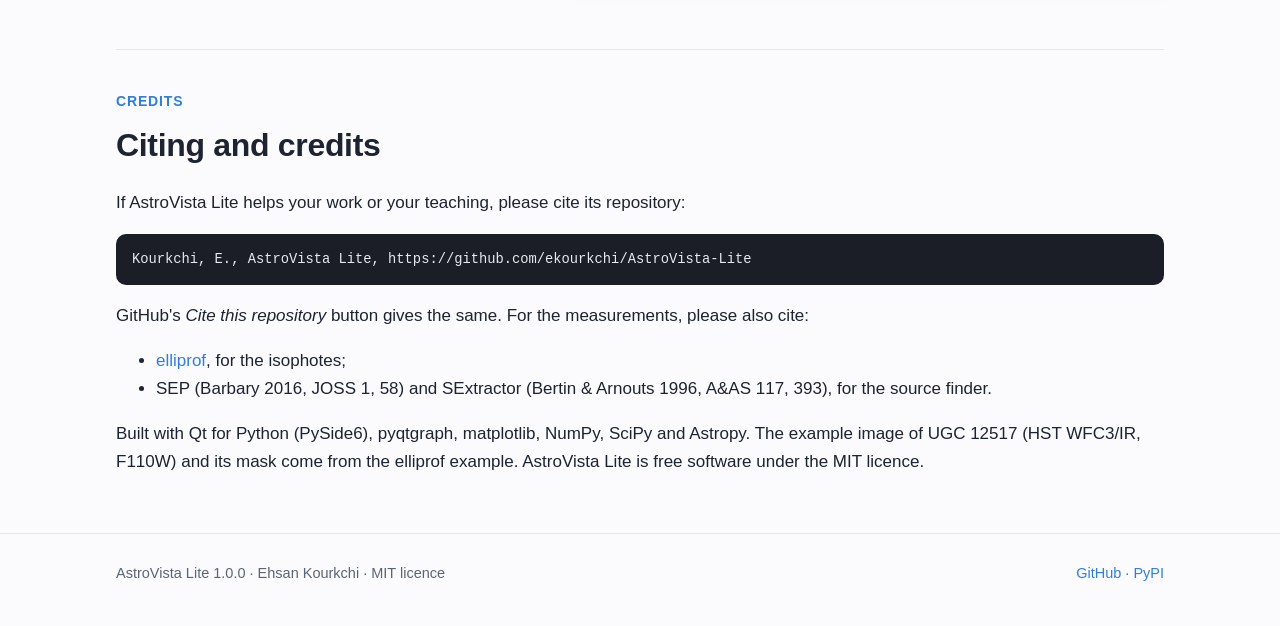
==== commit 90e898af: "One PyPI name: AstroVista also covers astrovista and astro-vista" ====
--- a/docs/index.html
+++ b/docs/index.html
@@ -74,8 +74,8 @@
 astrovista --example        <span class="c"># the UGC 12517 example, shipped with the package</span>
 astrovista galaxy.fits      <span class="c"># or your own images</span></code></pre>
   <p>Python 3.10 or later. Everything comes with <code>pip install</code>, the source finder
-  included. The names <code>astrovista</code> and <code>astro-vista</code> install the
-  same program. A virtual environment keeps it apart from your other Python programs:</p>
+  included. <code>pip install astrovista</code> is the same: PyPI ignores
+  capitals. A virtual environment keeps it apart from your other Python programs:</p>
   <pre><code>python3 -m venv ~/astrovista-env
 source ~/astrovista-env/bin/activate
 pip install AstroVista</code></pre>
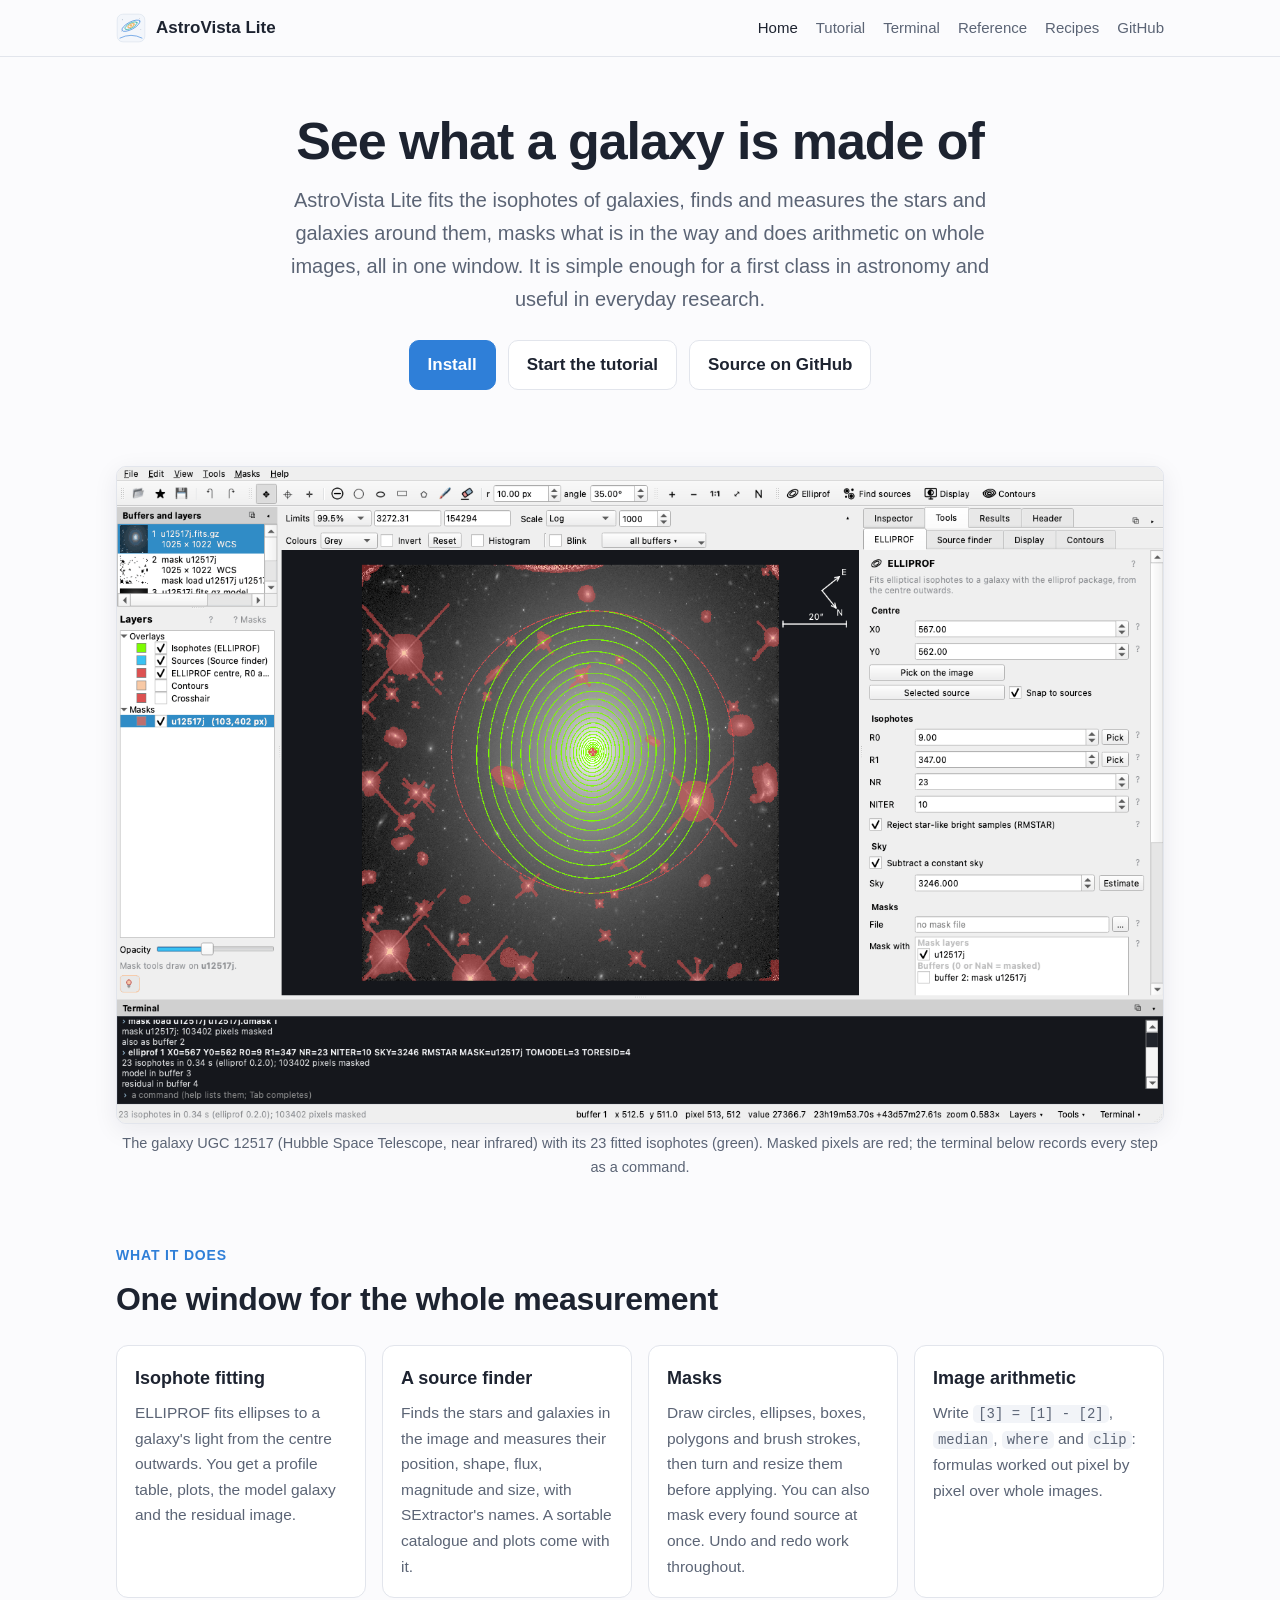
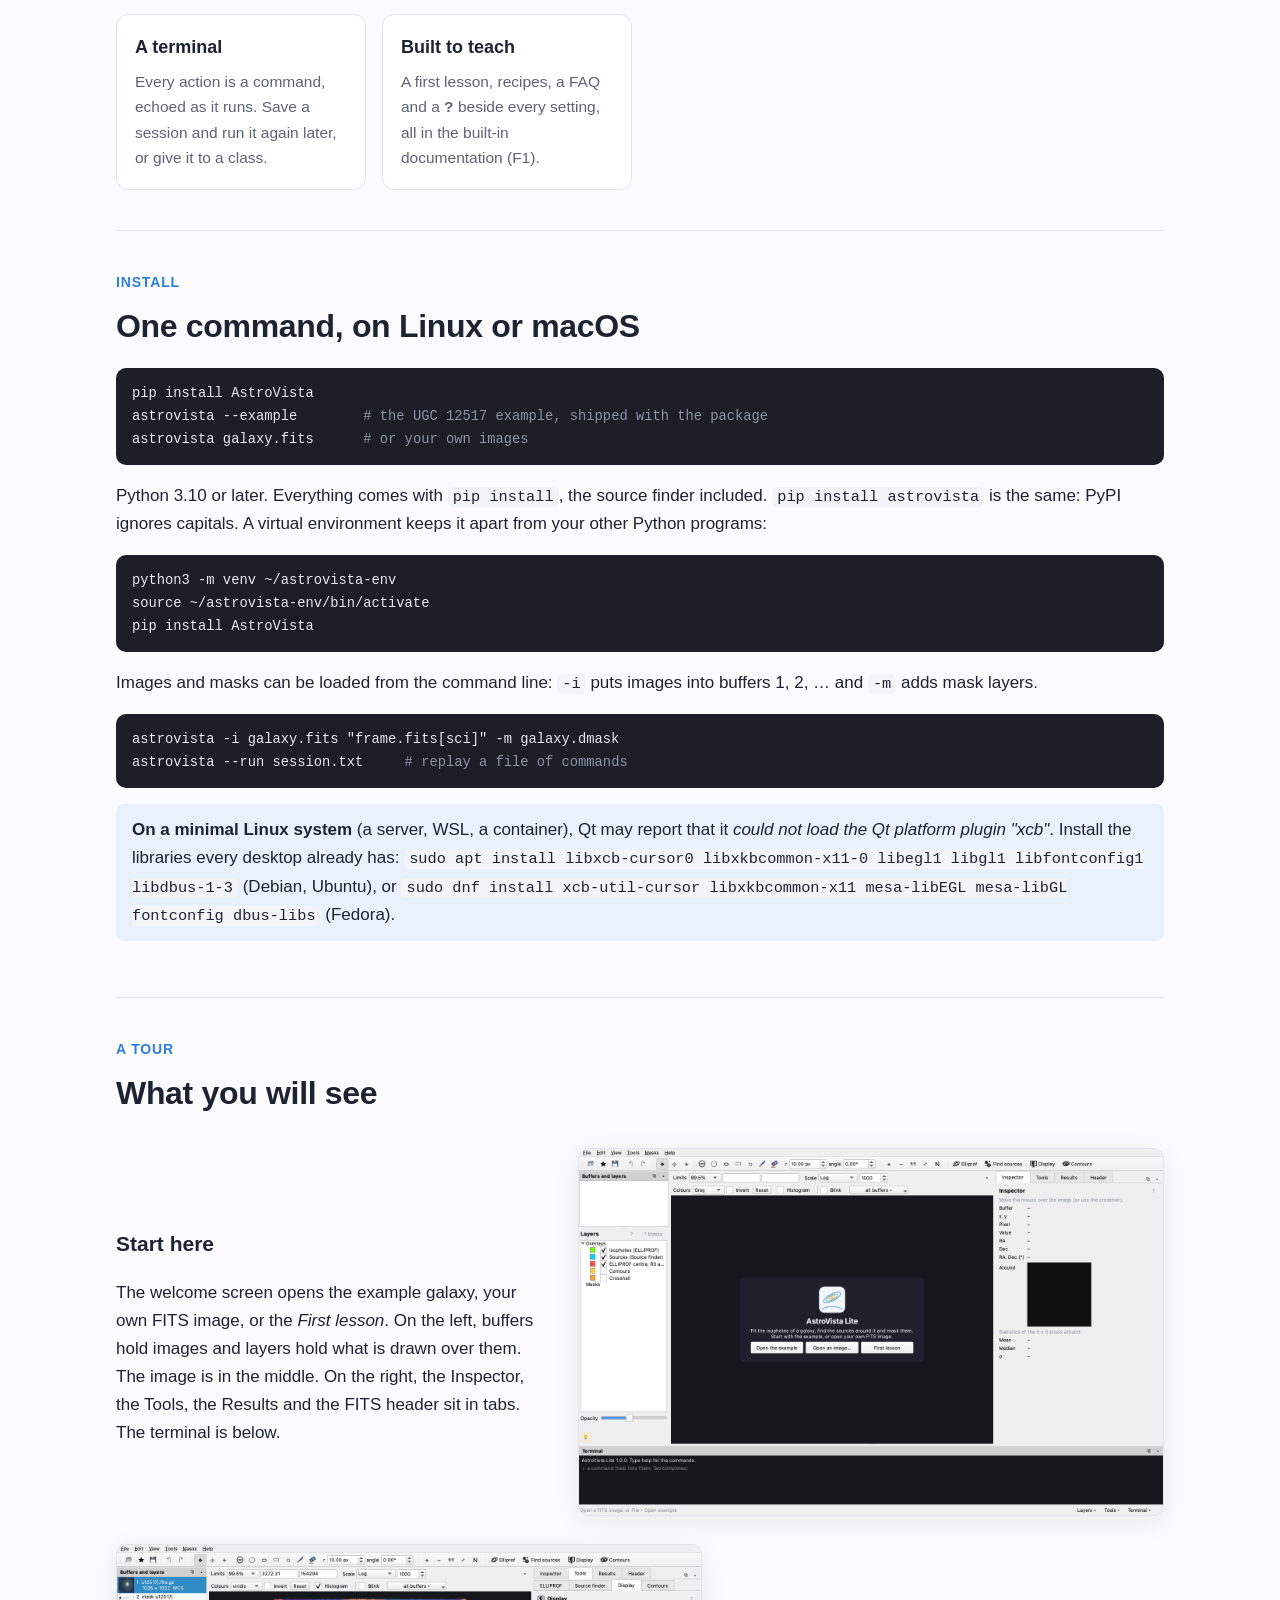
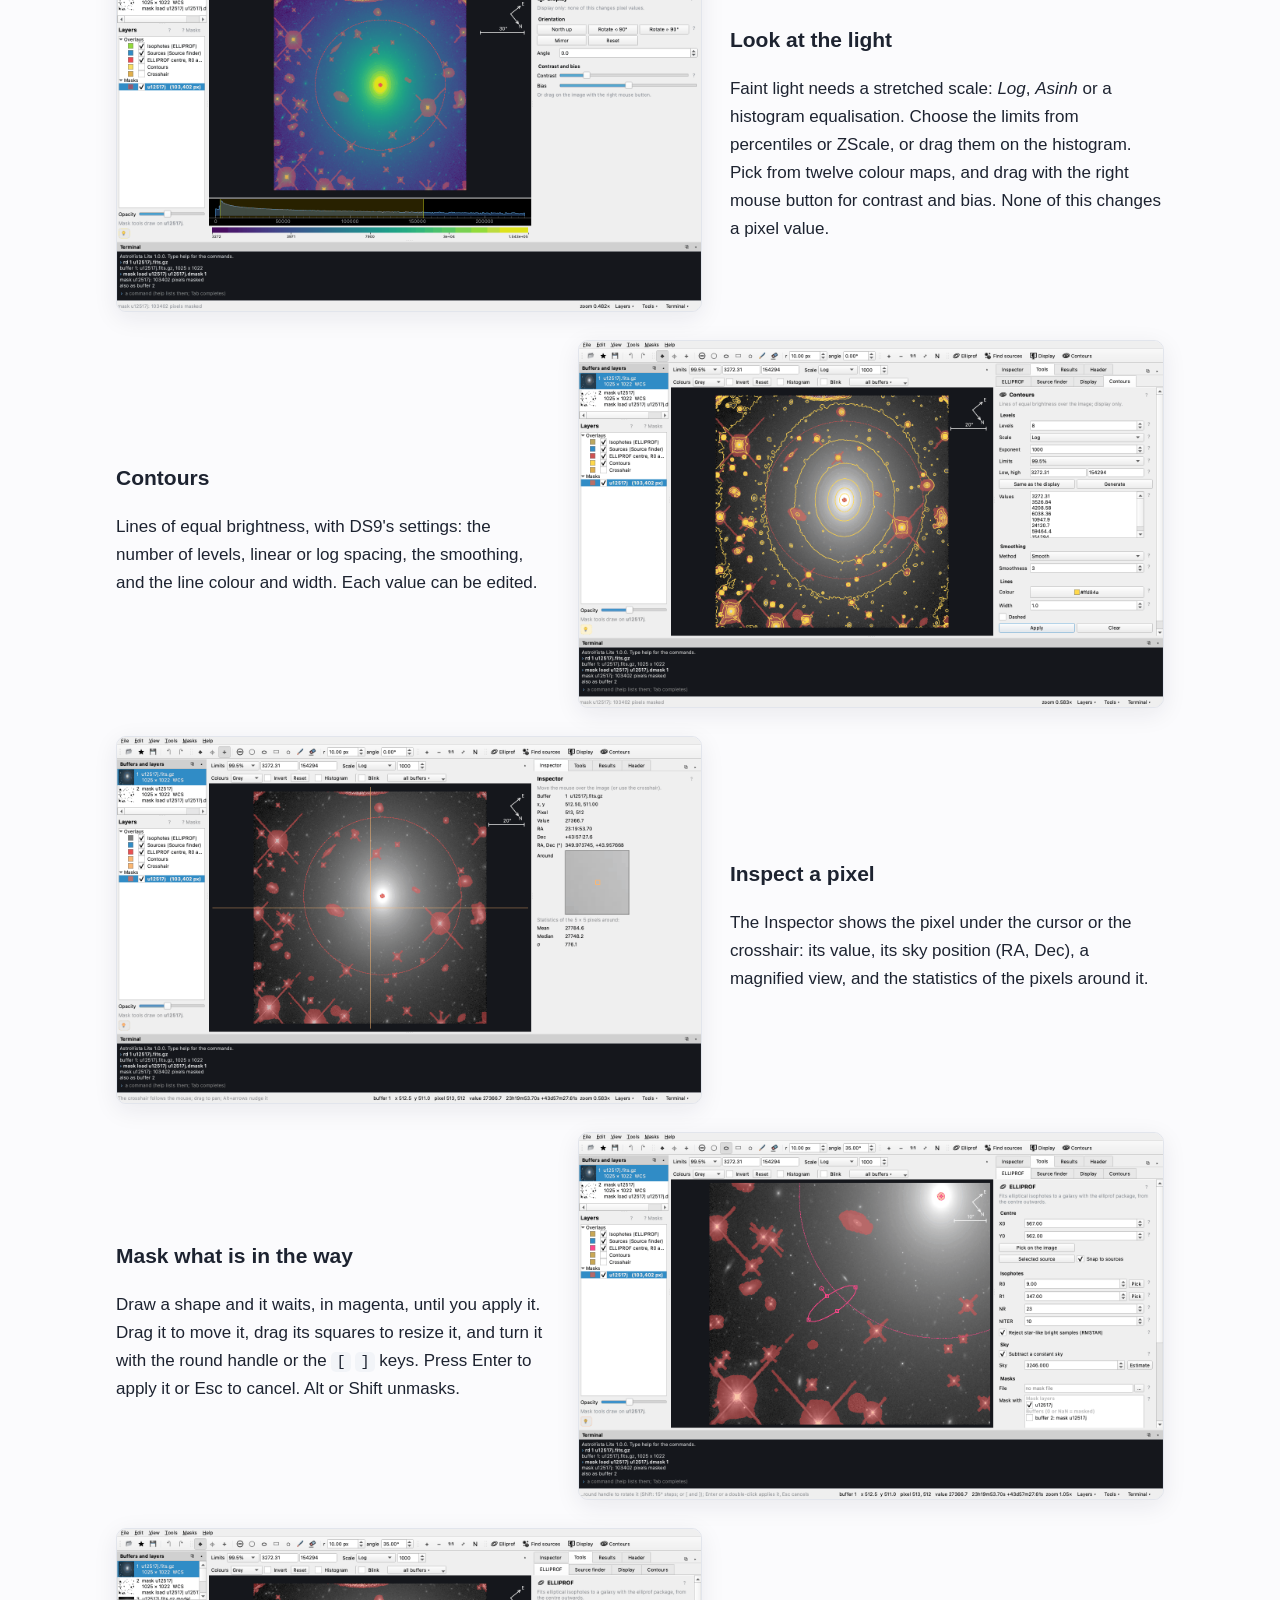
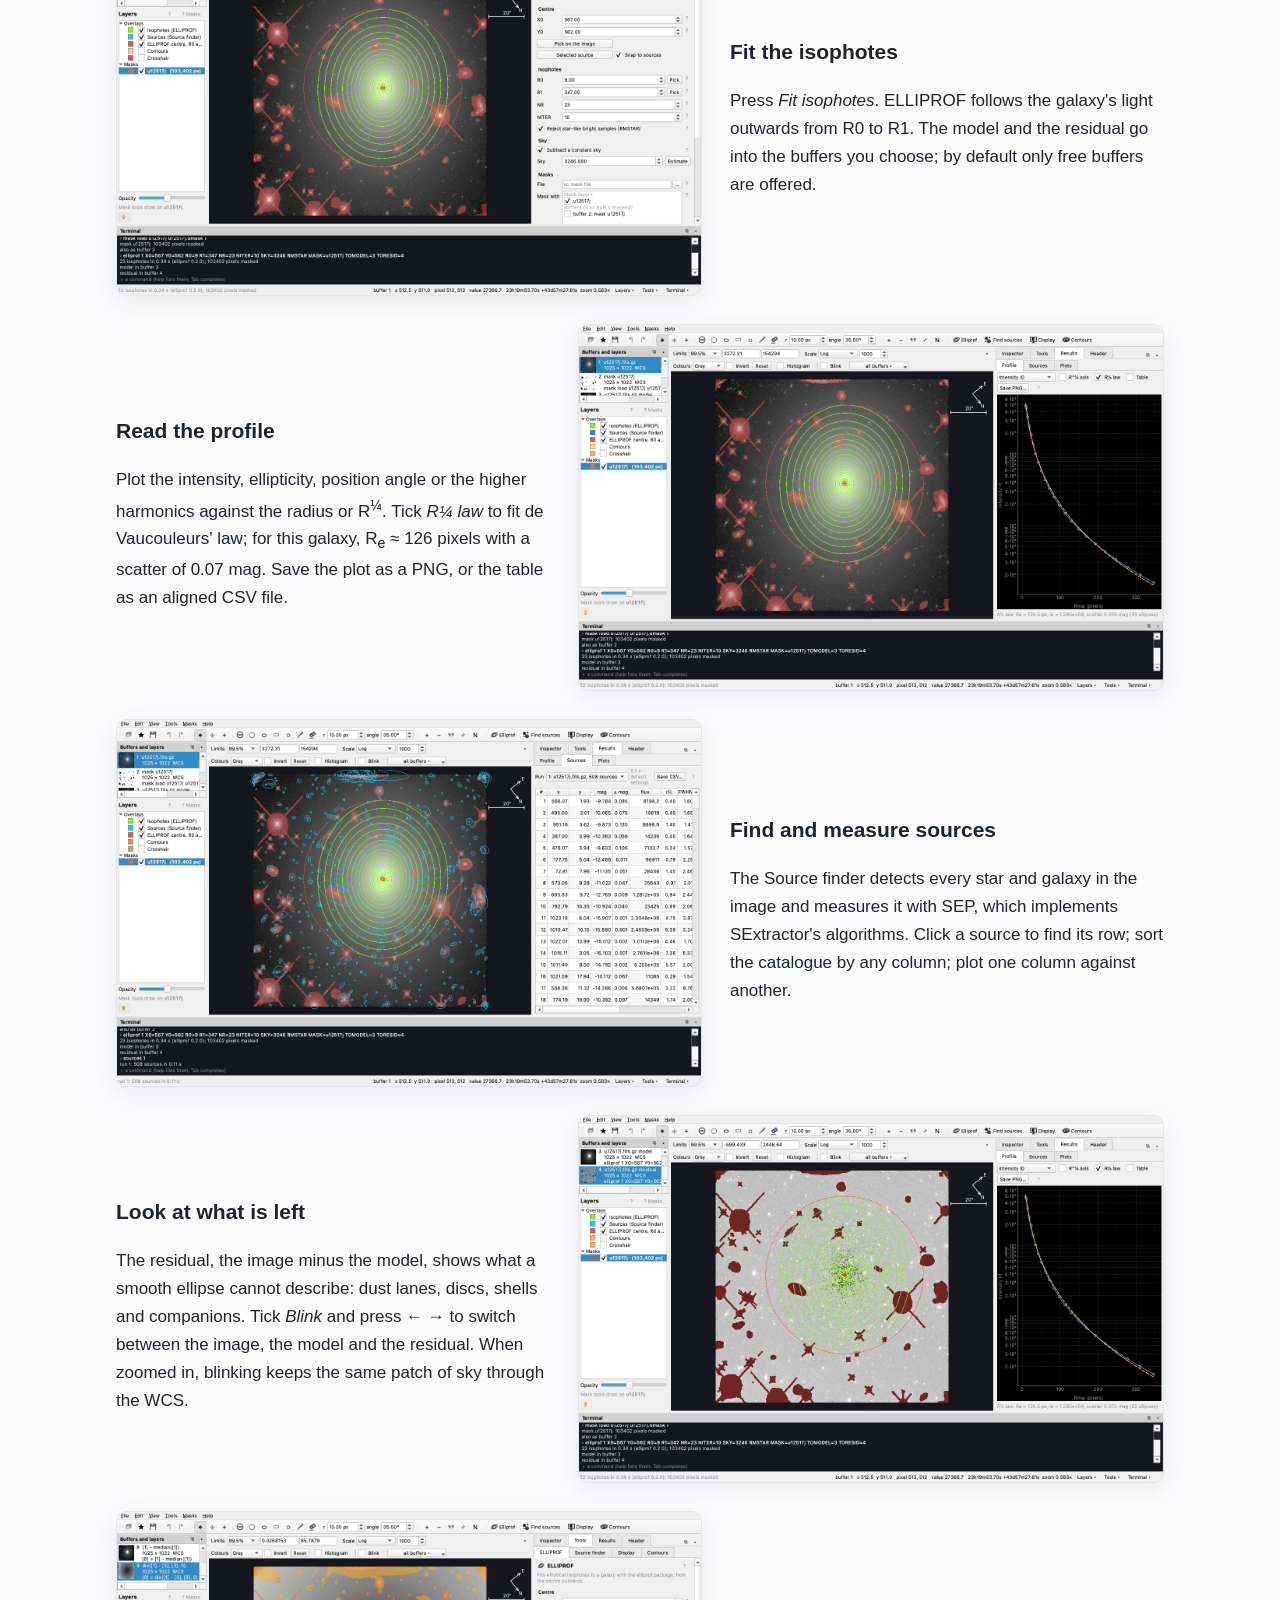
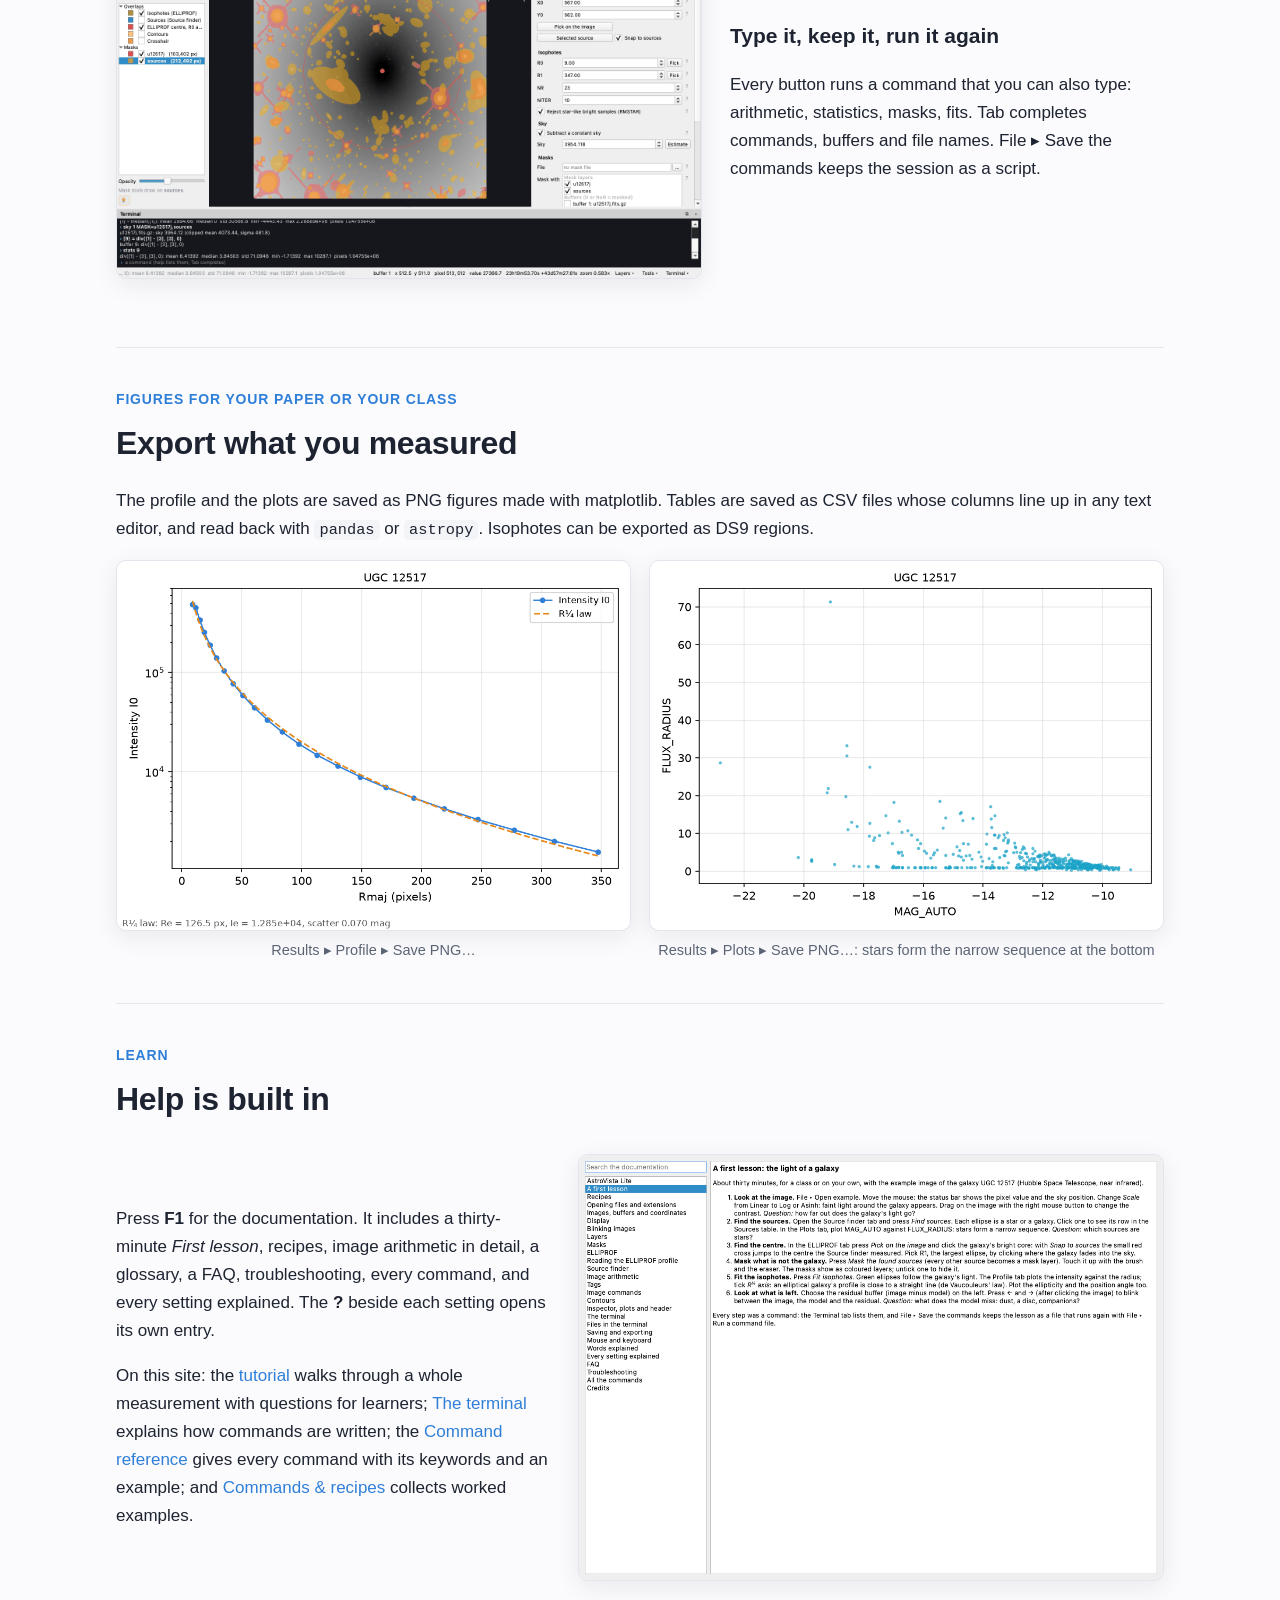
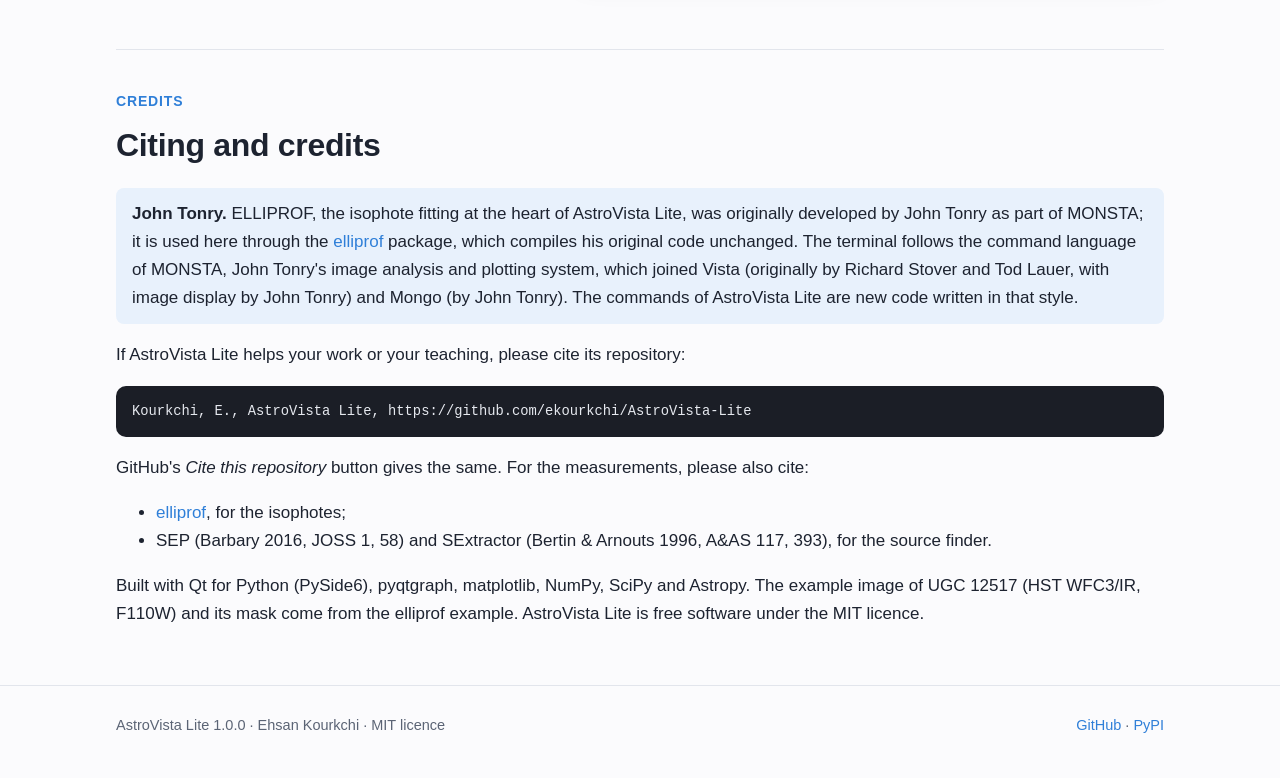
==== commit 246dc2d5: "Credit John Tonry; the terminal's syntax and a reference of every command; variable names in any cas" ====
--- a/docs/index.html
+++ b/docs/index.html
@@ -15,7 +15,9 @@
     <nav>
       <a class="here" href="index.html">Home</a>
       <a href="tutorial.html">Tutorial</a>
-      <a href="commands.html">Commands &amp; recipes</a>
+      <a href="terminal.html">Terminal</a>
+      <a href="reference.html">Reference</a>
+      <a href="commands.html">Recipes</a>
       <a href="https://github.com/ekourkchi/AstroVista-Lite">GitHub</a>
     </nav>
   </div>
@@ -224,8 +226,10 @@
       every command, and every setting explained. The <b>?</b> beside each setting opens
       its own entry.</p>
       <p>On this site: the <a href="tutorial.html">tutorial</a> walks through a whole
-      measurement with questions for learners, and <a href="commands.html">Commands &amp;
-      recipes</a> collects the commands and arithmetic with worked examples.</p>
+      measurement with questions for learners; <a href="terminal.html">The terminal</a>
+      explains how commands are written; the <a href="reference.html">Command
+      reference</a> gives every command with its keywords and an example; and
+      <a href="commands.html">Commands &amp; recipes</a> collects worked examples.</p>
     </div>
     <img class="shot" src="images/docs.png" alt="The built-in documentation window showing the first lesson" loading="lazy">
   </div>
@@ -234,6 +238,13 @@
 <section id="cite">
   <p class="kicker">Credits</p>
   <h2>Citing and credits</h2>
+  <div class="note"><b>John Tonry.</b> ELLIPROF, the isophote fitting at the heart of
+  AstroVista Lite, was originally developed by John Tonry as part of MONSTA; it is used
+  here through the <a href="https://github.com/ekourkchi/elliprof">elliprof</a> package,
+  which compiles his original code unchanged. The terminal follows the command language of
+  MONSTA, John Tonry's image analysis and plotting system, which joined Vista (originally
+  by Richard Stover and Tod Lauer, with image display by John Tonry) and Mongo (by John
+  Tonry). The commands of AstroVista Lite are new code written in that style.</div>
   <p>If AstroVista Lite helps your work or your teaching, please cite its repository:</p>
   <pre><code>Kourkchi, E., AstroVista Lite, https://github.com/ekourkchi/AstroVista-Lite</code></pre>
   <p>GitHub's <i>Cite this repository</i> button gives the same. For the measurements,
--- a/docs/style.css
+++ b/docs/style.css
@@ -159,3 +159,16 @@
 
 footer { border-top: 1px solid var(--line); padding: 28px 0 40px; color: var(--muted); font-size: 14.5px; }
 footer .wrap { display: flex; justify-content: space-between; flex-wrap: wrap; gap: 12px; }
+
+/* the generated reference and terminal pages */
+.doc h2 { margin-top: 44px; padding-top: 12px; border-top: 1px solid var(--line); }
+.doc h3 { margin-top: 30px; }
+.doc h3 code { font-size: 0.95em; background: none; padding: 0; color: var(--accent); }
+.doc ul { padding-left: 22px; }
+.doc li { margin: 6px 0; }
+.doc pre:not(:has(code)) { background: var(--code-bg); color: var(--text); }
+.monsta {
+  display: inline-block; margin-left: 8px; padding: 1px 8px; border-radius: 999px;
+  font-size: 12px; font-weight: 600; vertical-align: middle; letter-spacing: 0.02em;
+  background: var(--accent-soft); color: var(--accent); font-family: inherit;
+}
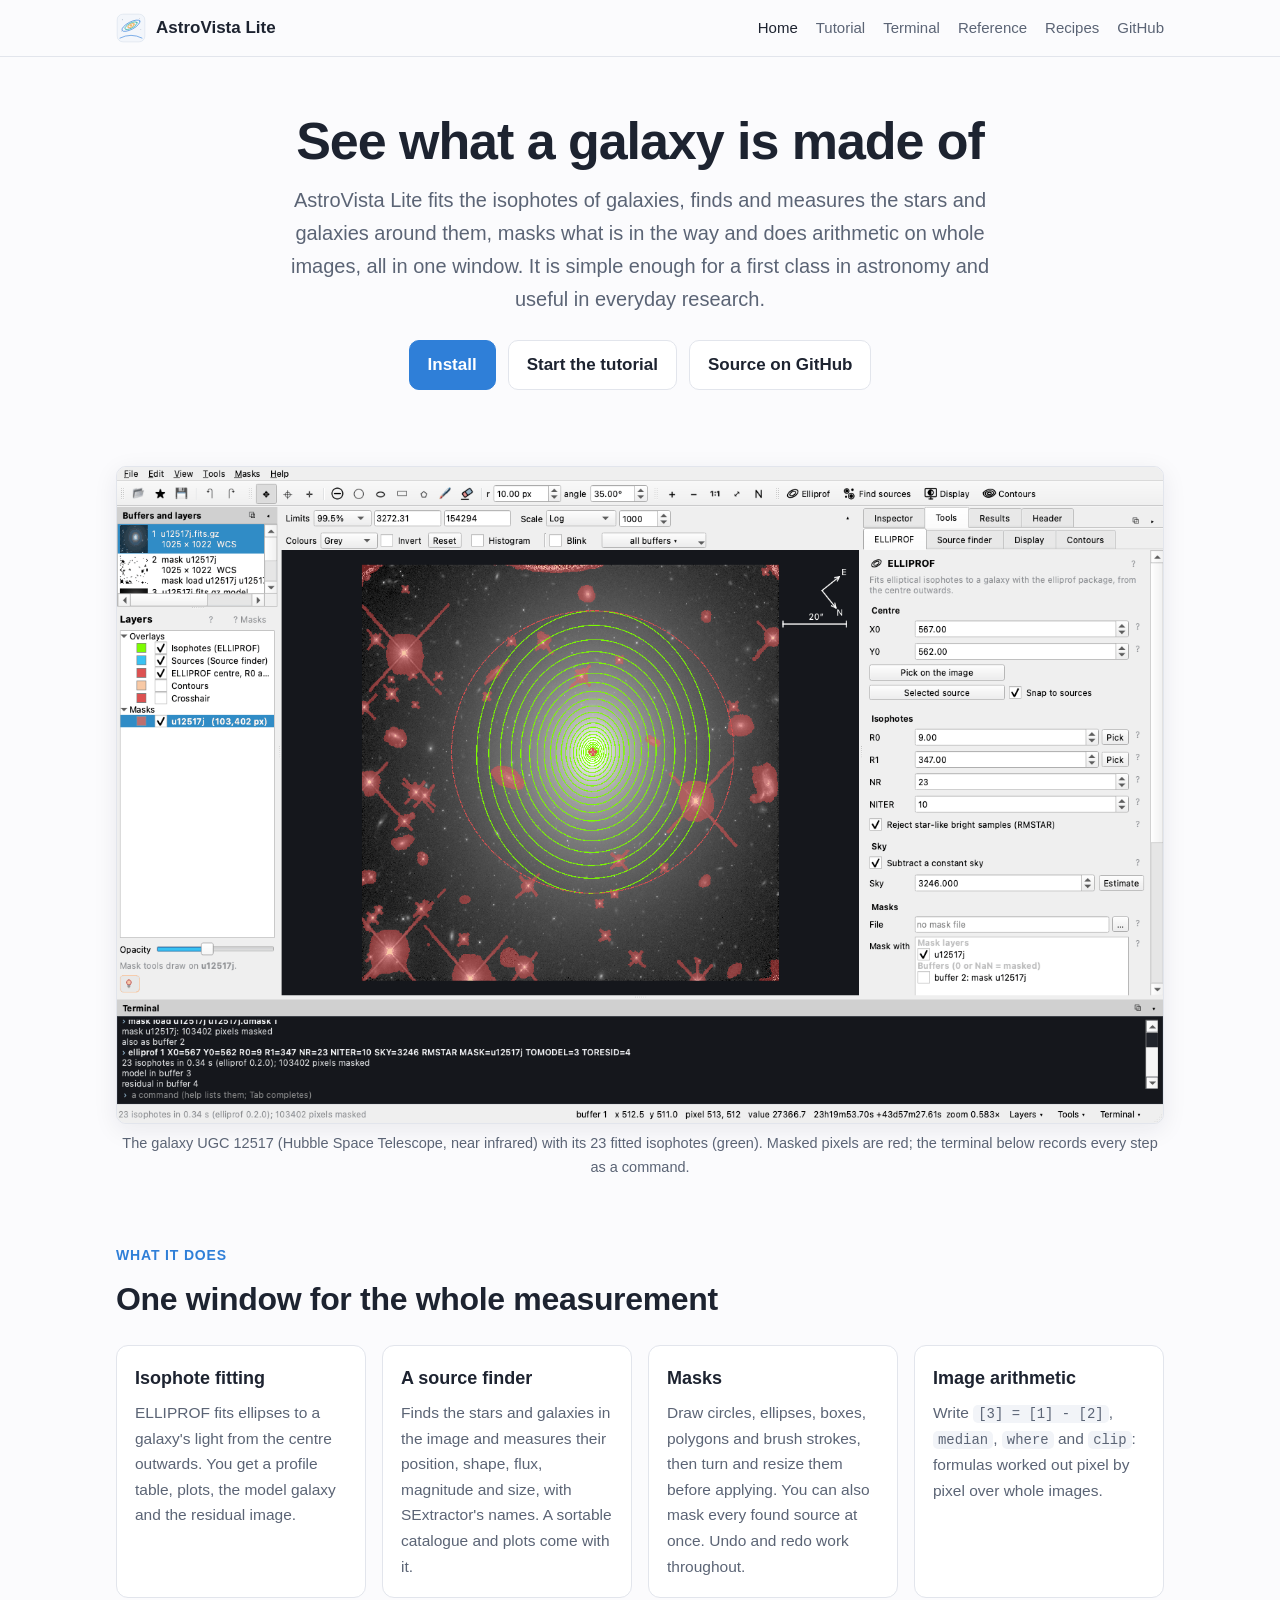
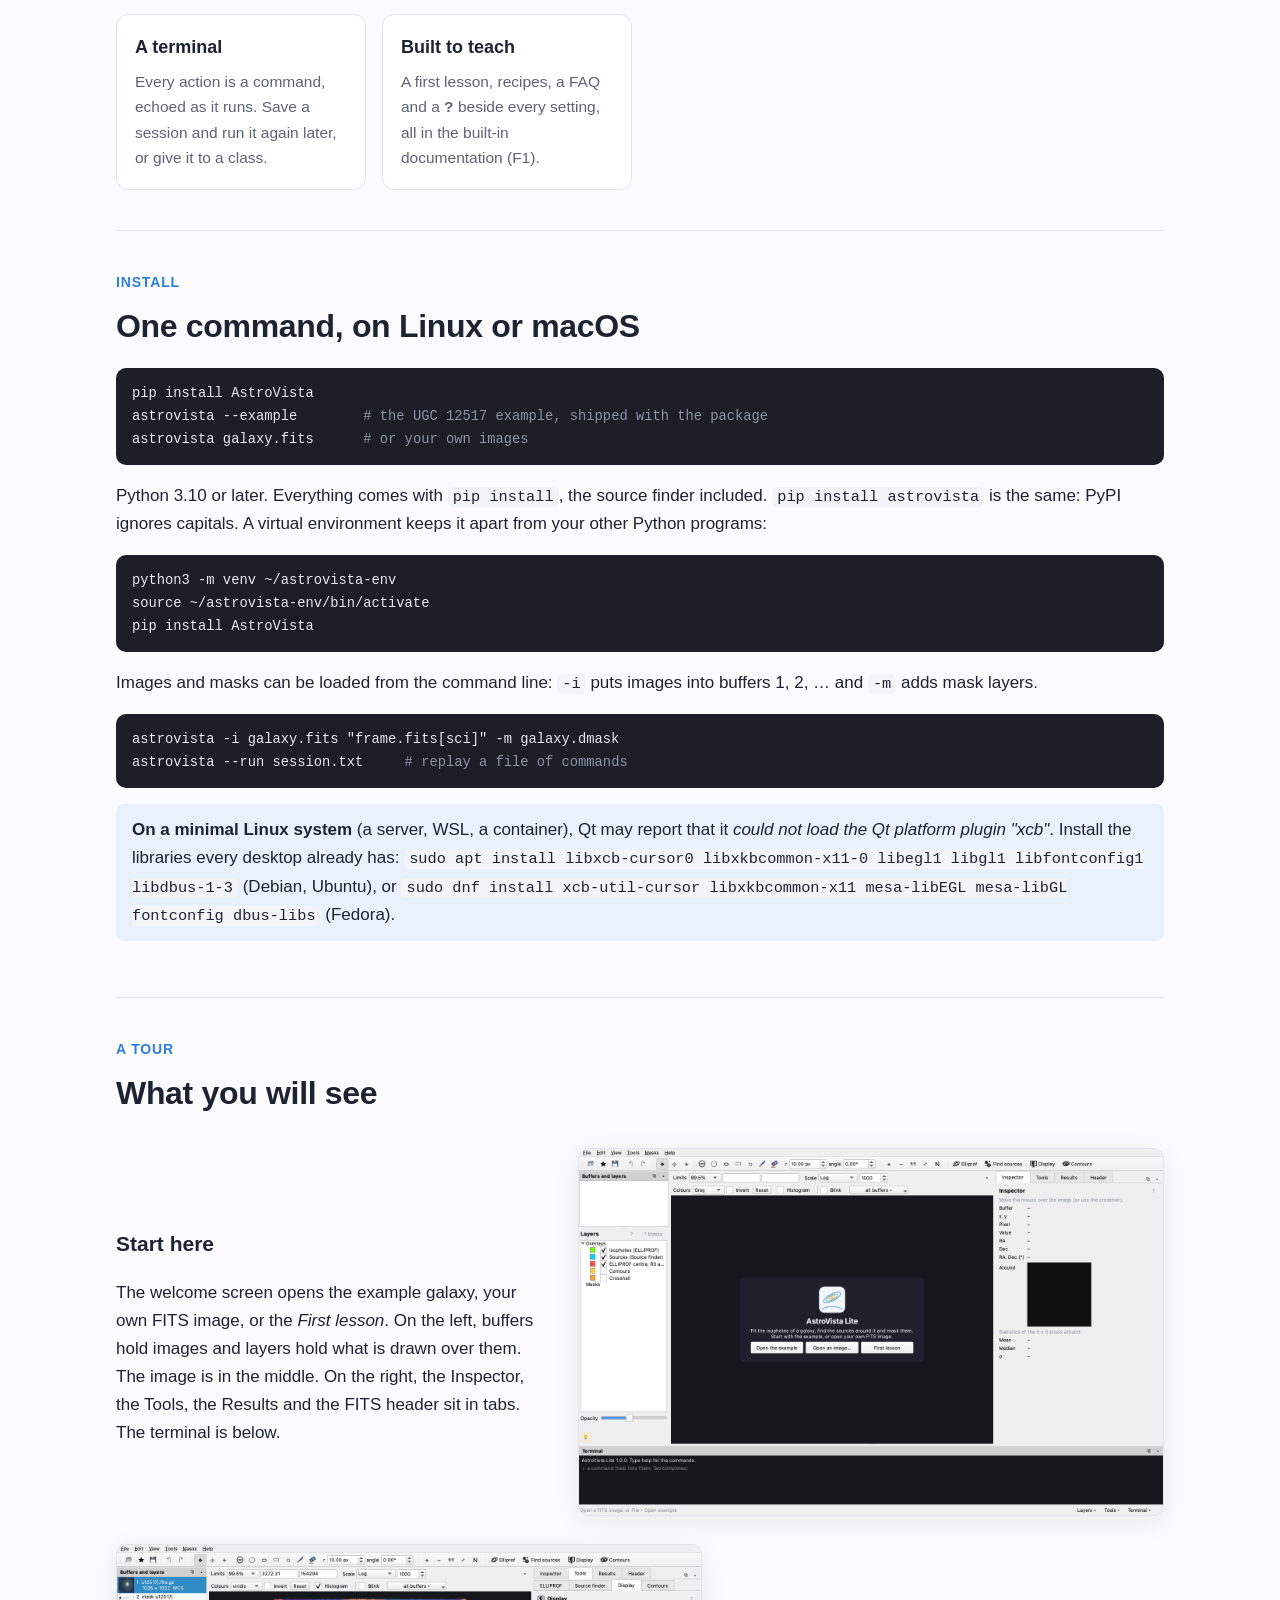
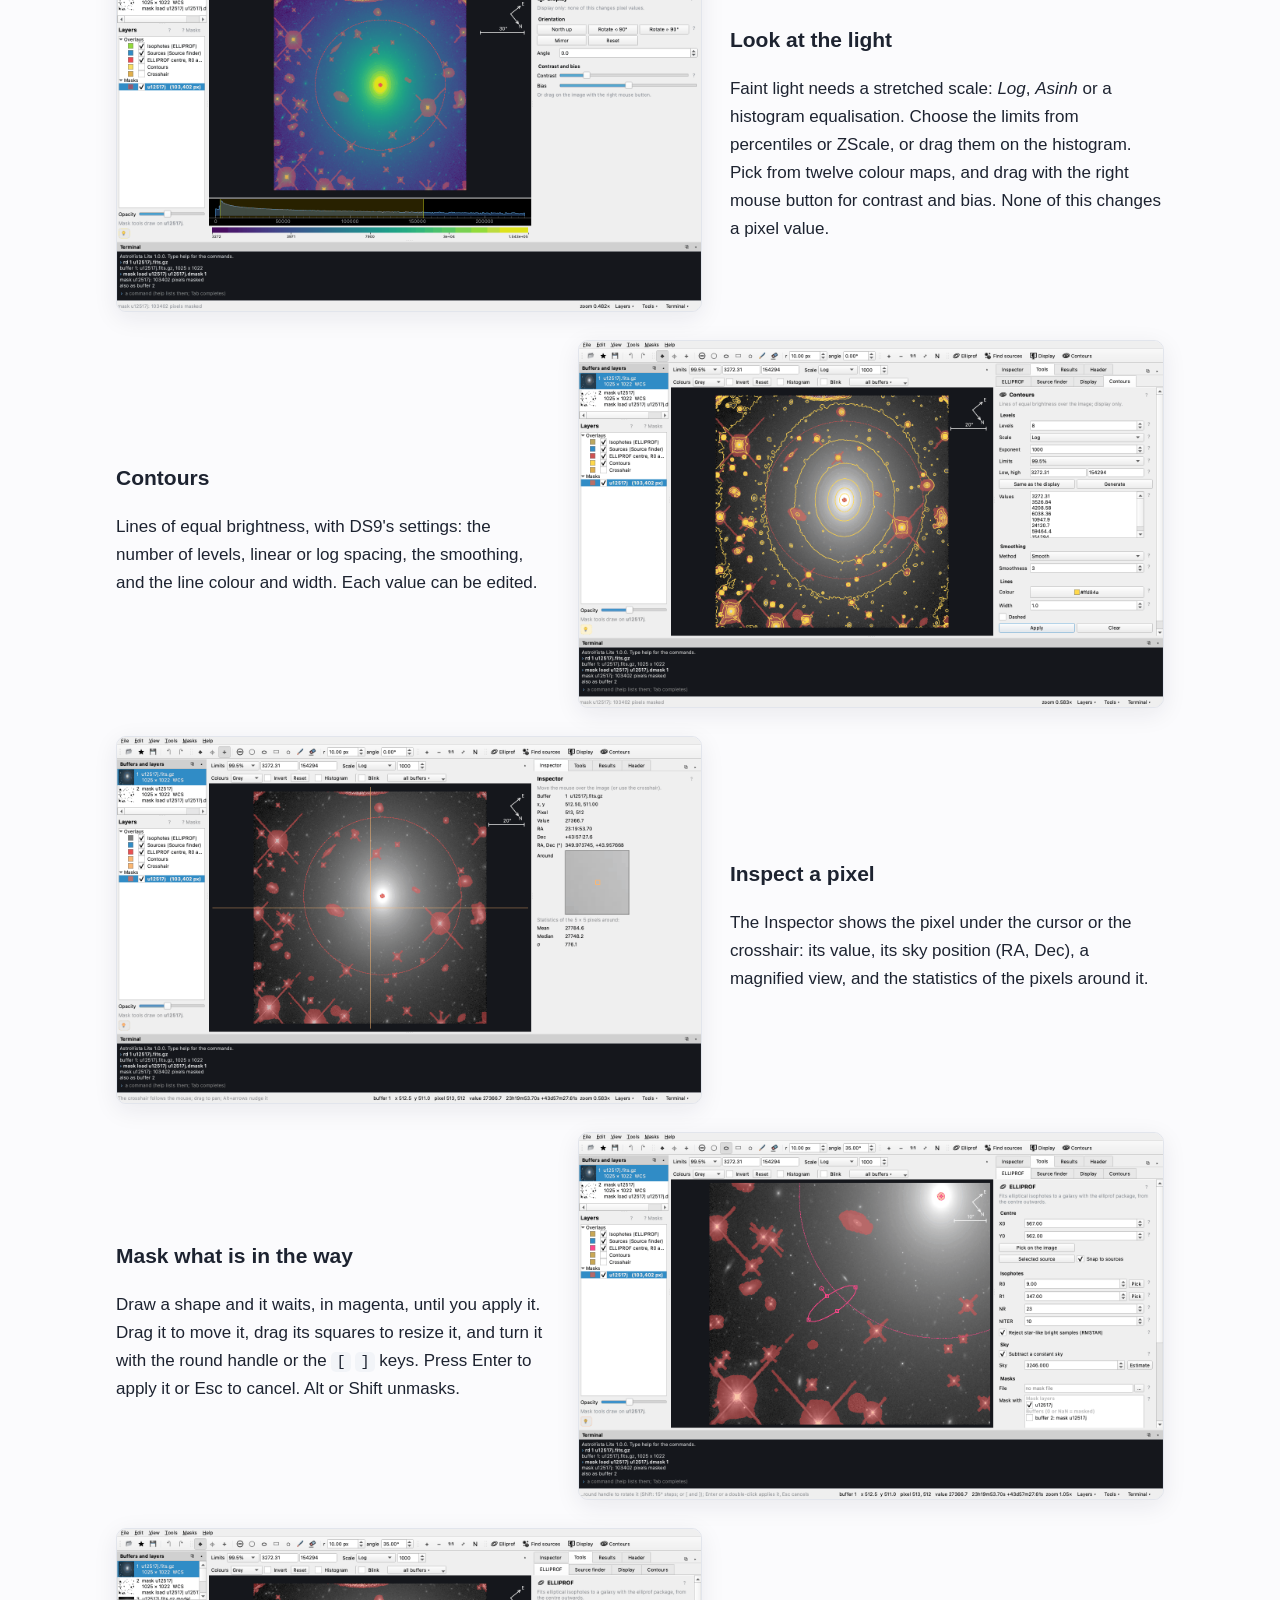
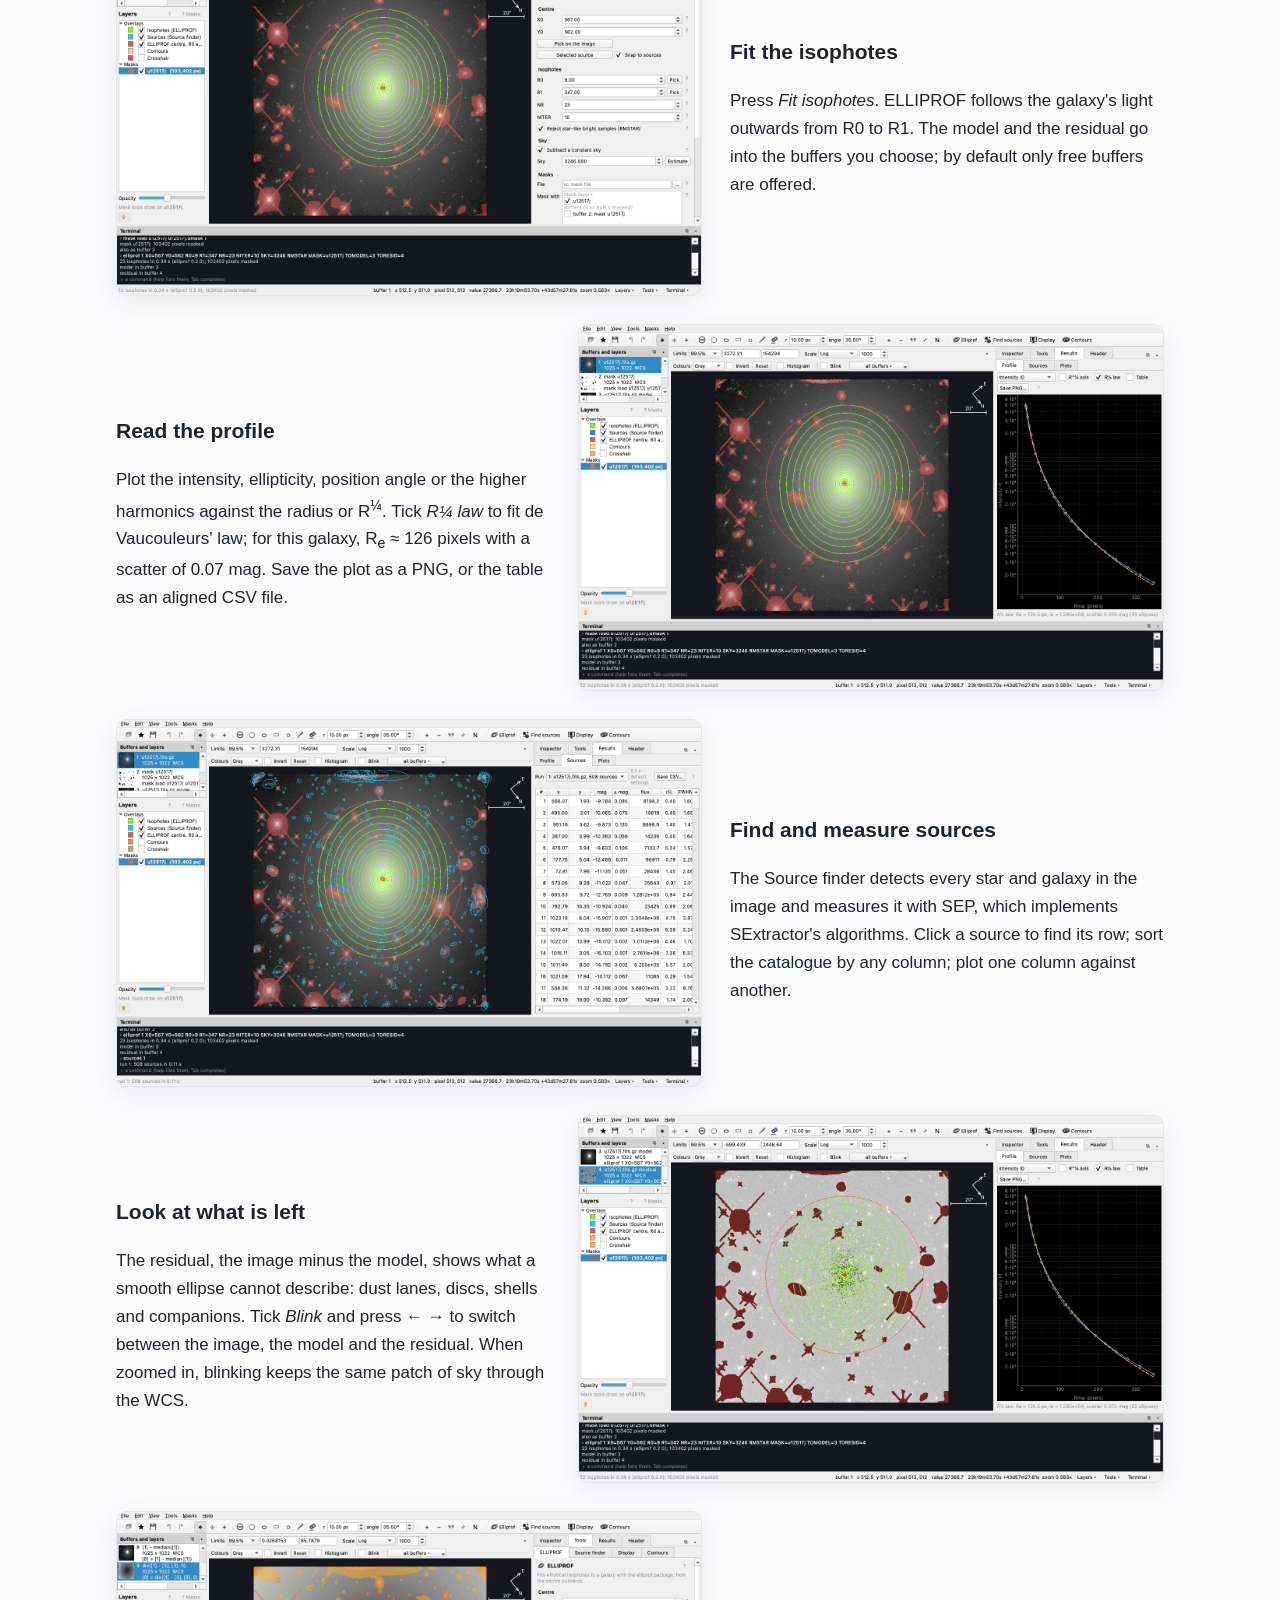
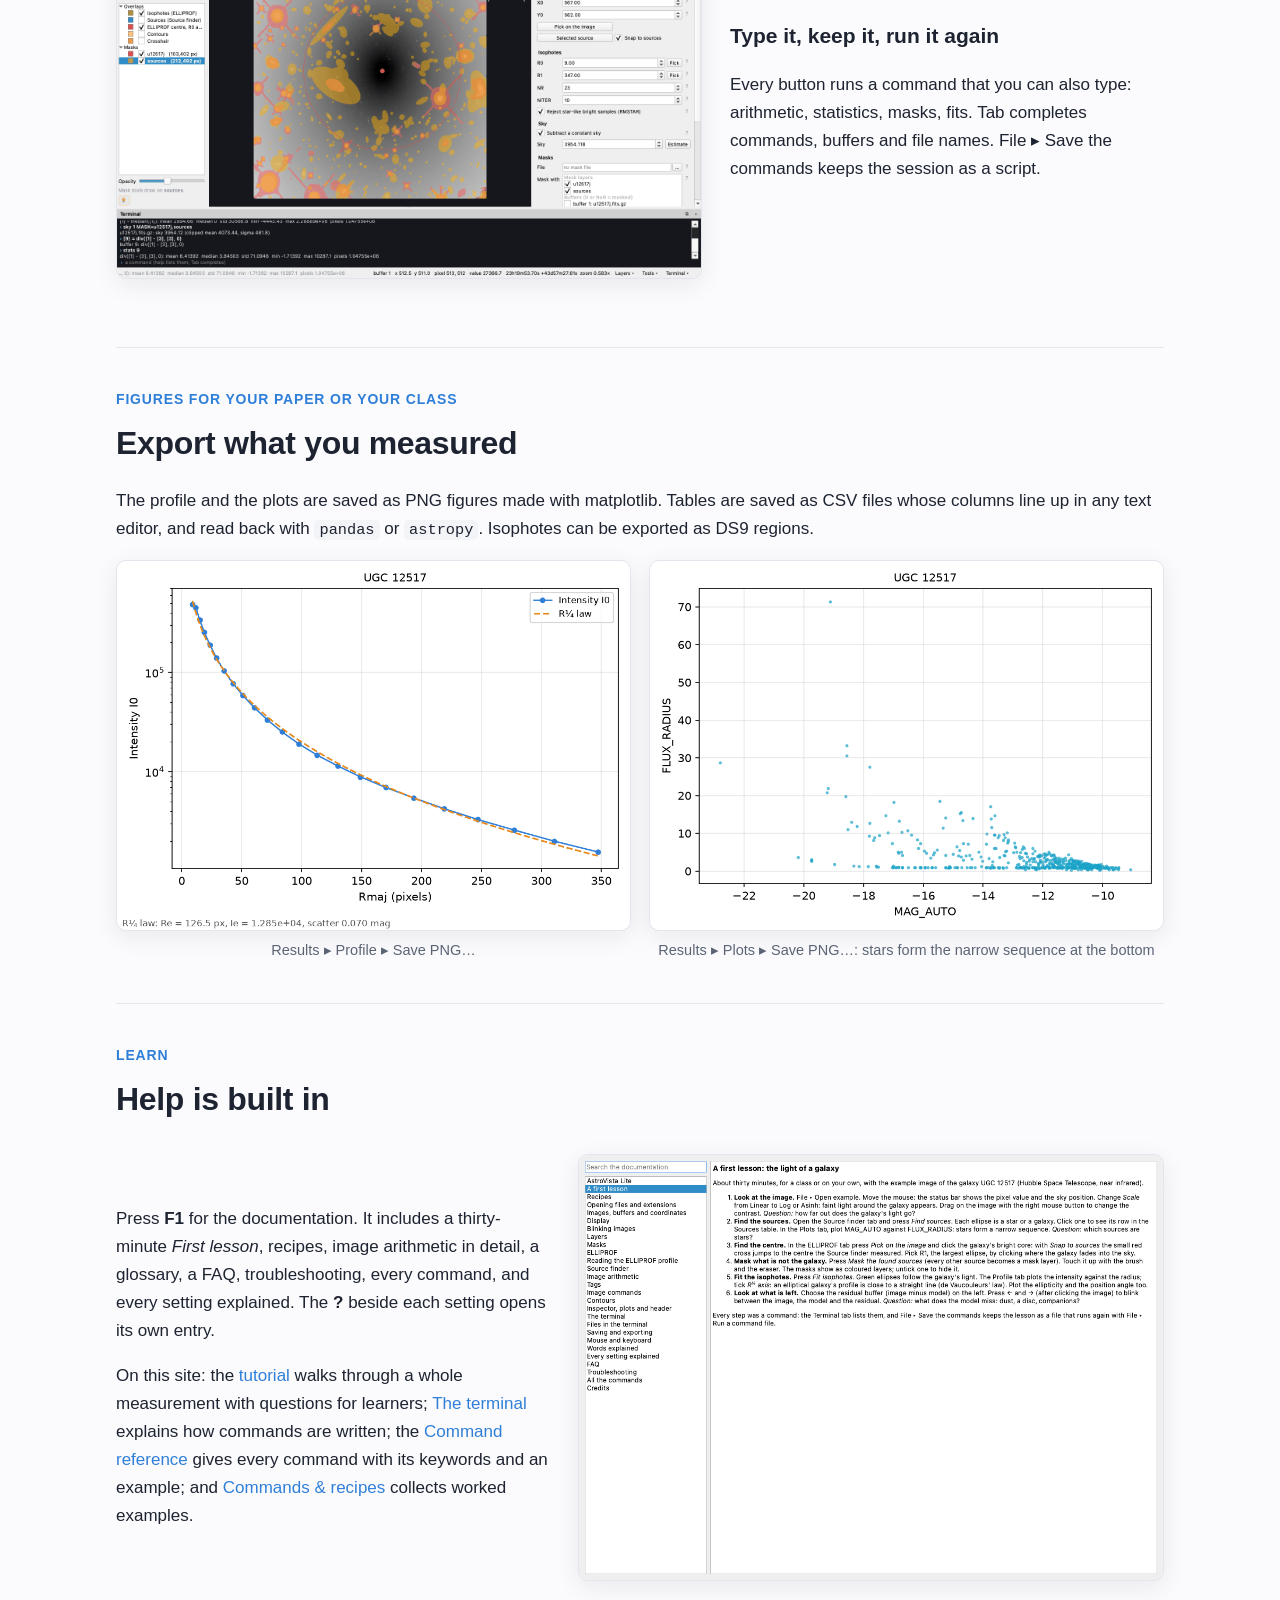
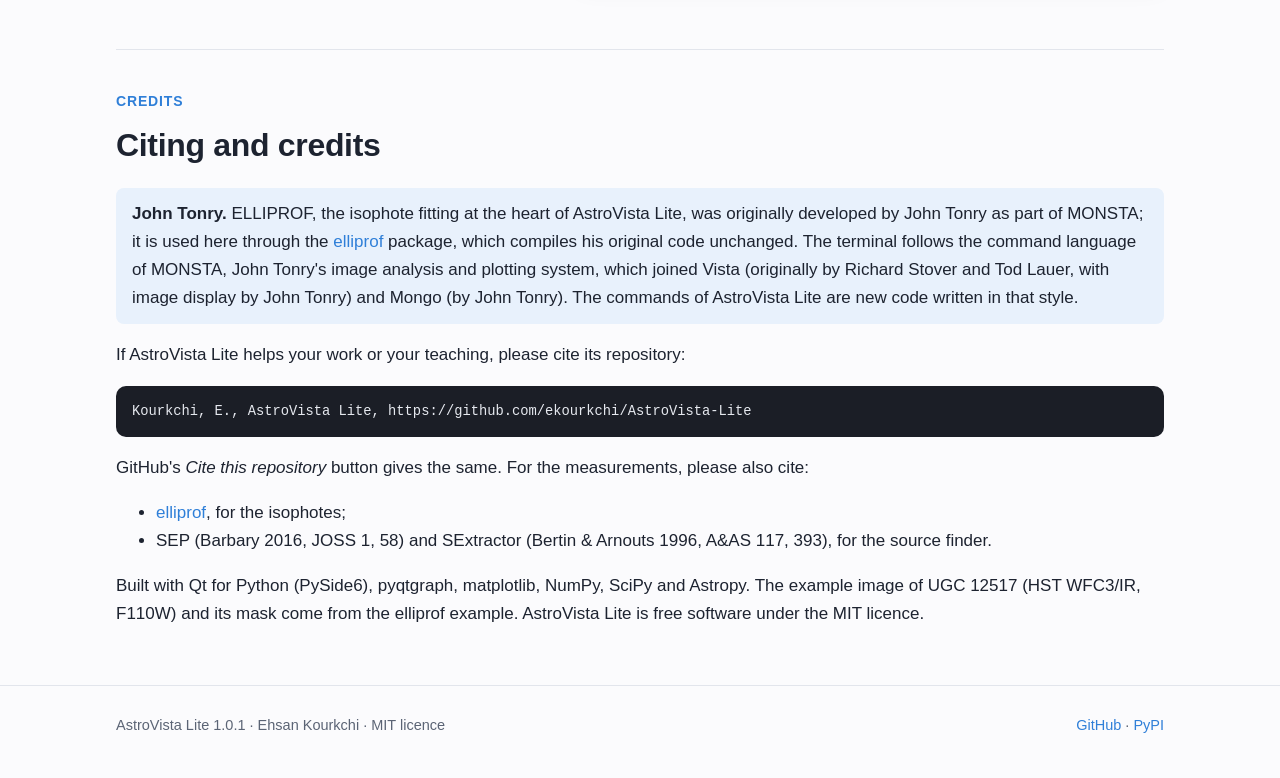
==== commit 51a21caf: "Version 1.0.1" ====
--- a/docs/index.html
+++ b/docs/index.html
@@ -263,7 +263,7 @@
 
 <footer>
   <div class="wrap">
-    <span>AstroVista Lite 1.0.0 · Ehsan Kourkchi · MIT licence</span>
+    <span>AstroVista Lite 1.0.1 · Ehsan Kourkchi · MIT licence</span>
     <span><a href="https://github.com/ekourkchi/AstroVista-Lite">GitHub</a> · <a href="https://pypi.org/project/AstroVista/">PyPI</a></span>
   </div>
 </footer>
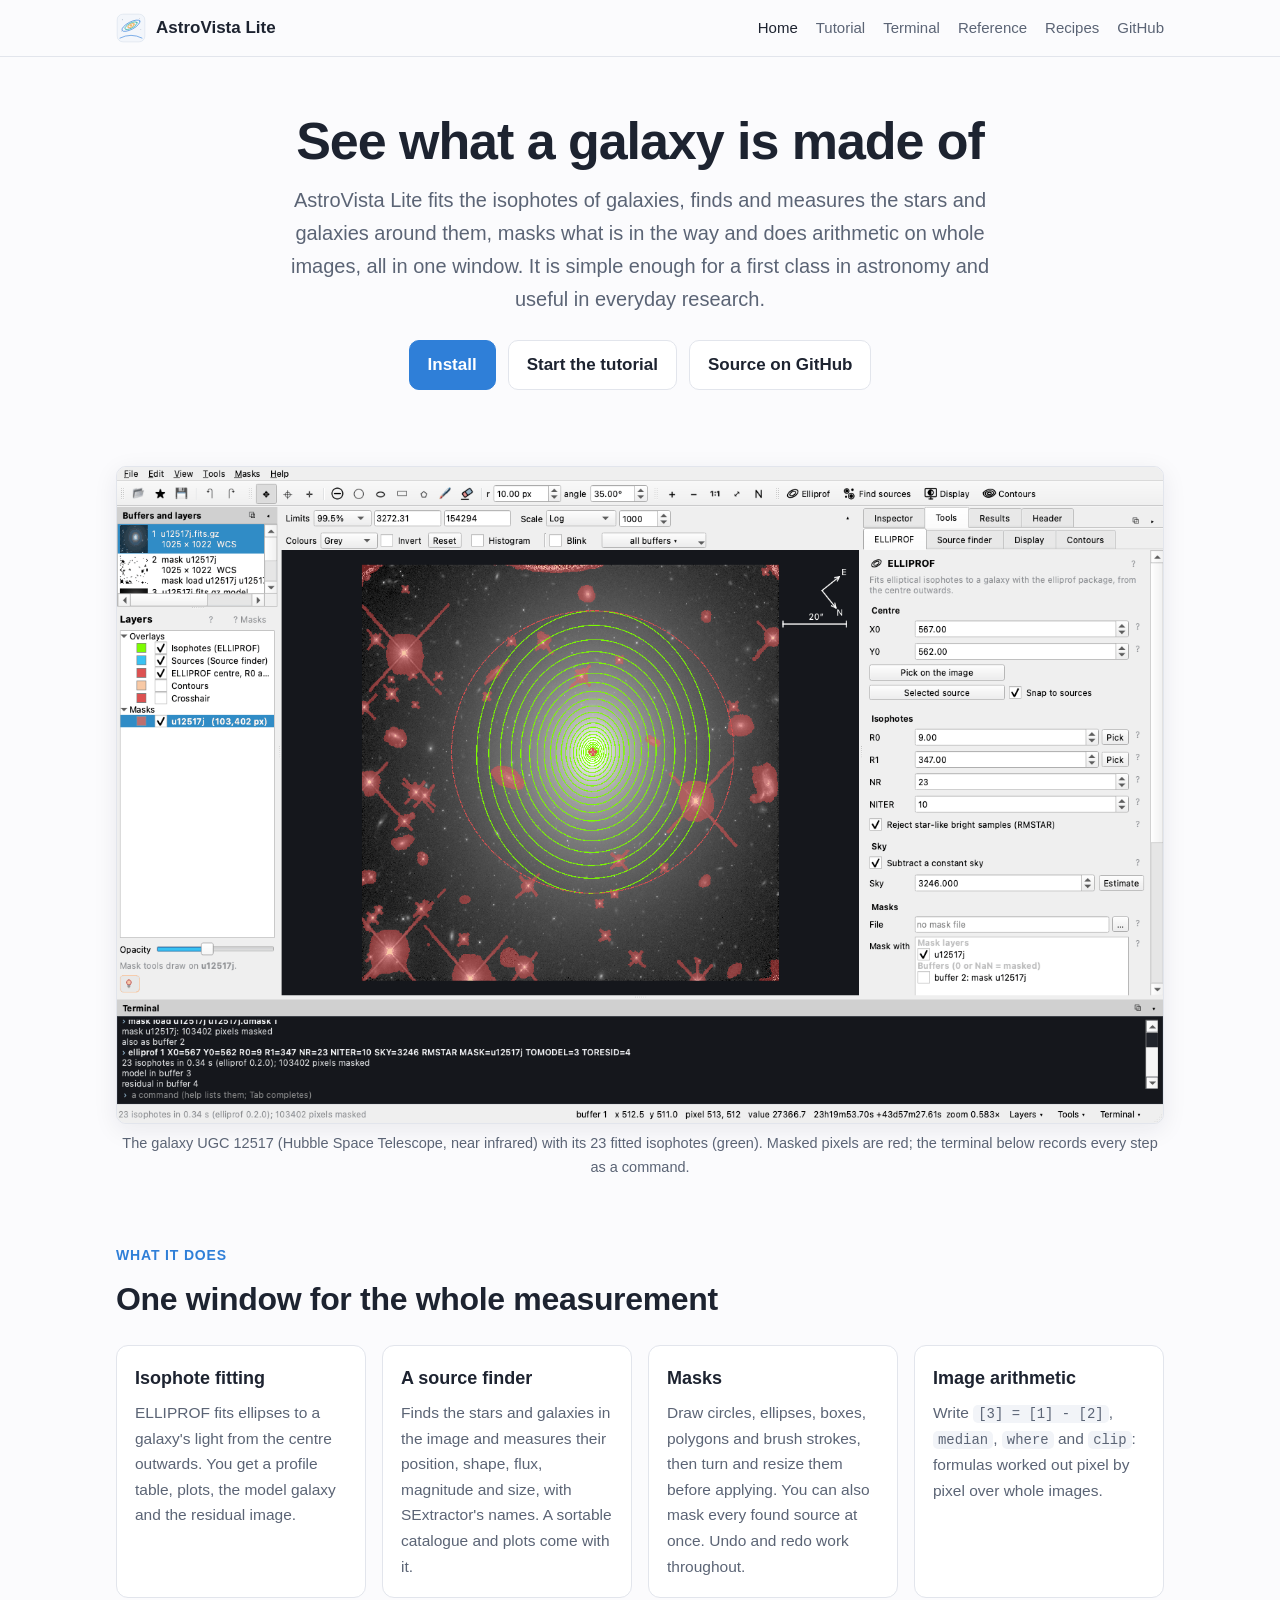
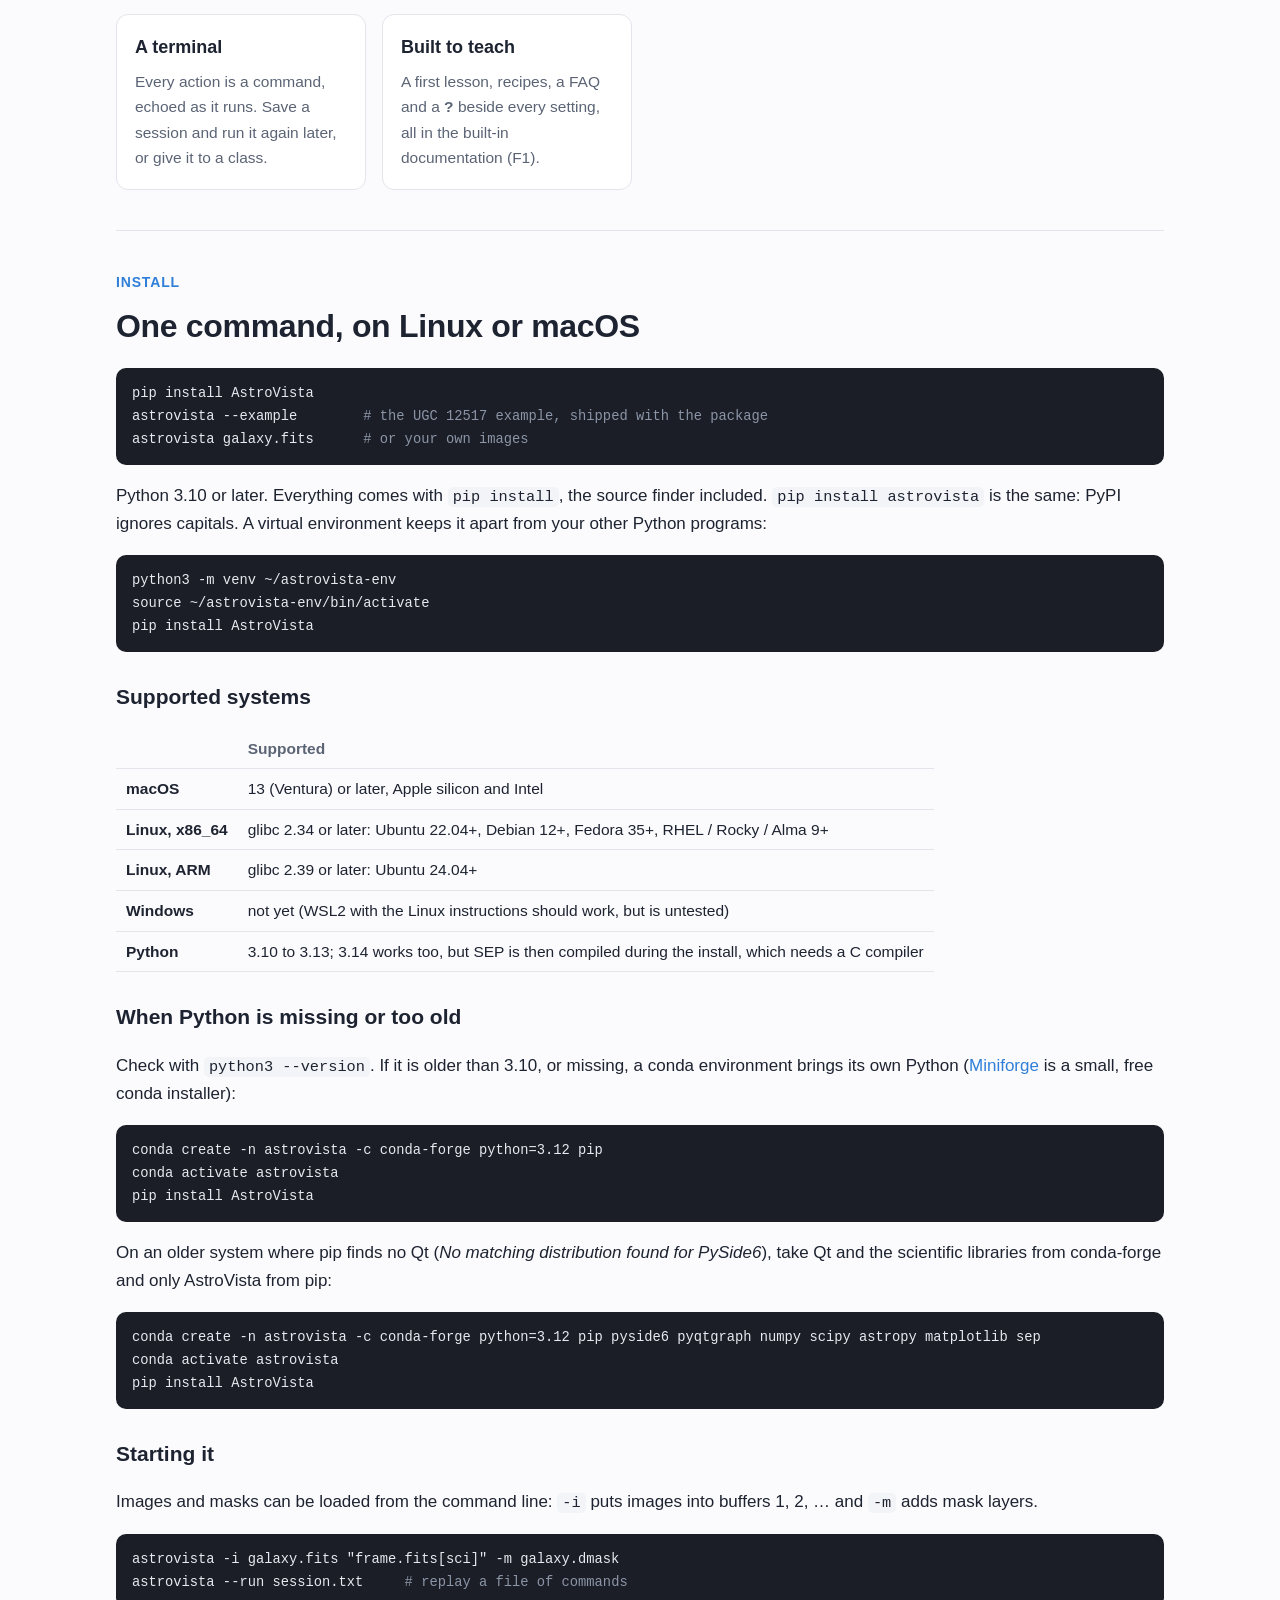
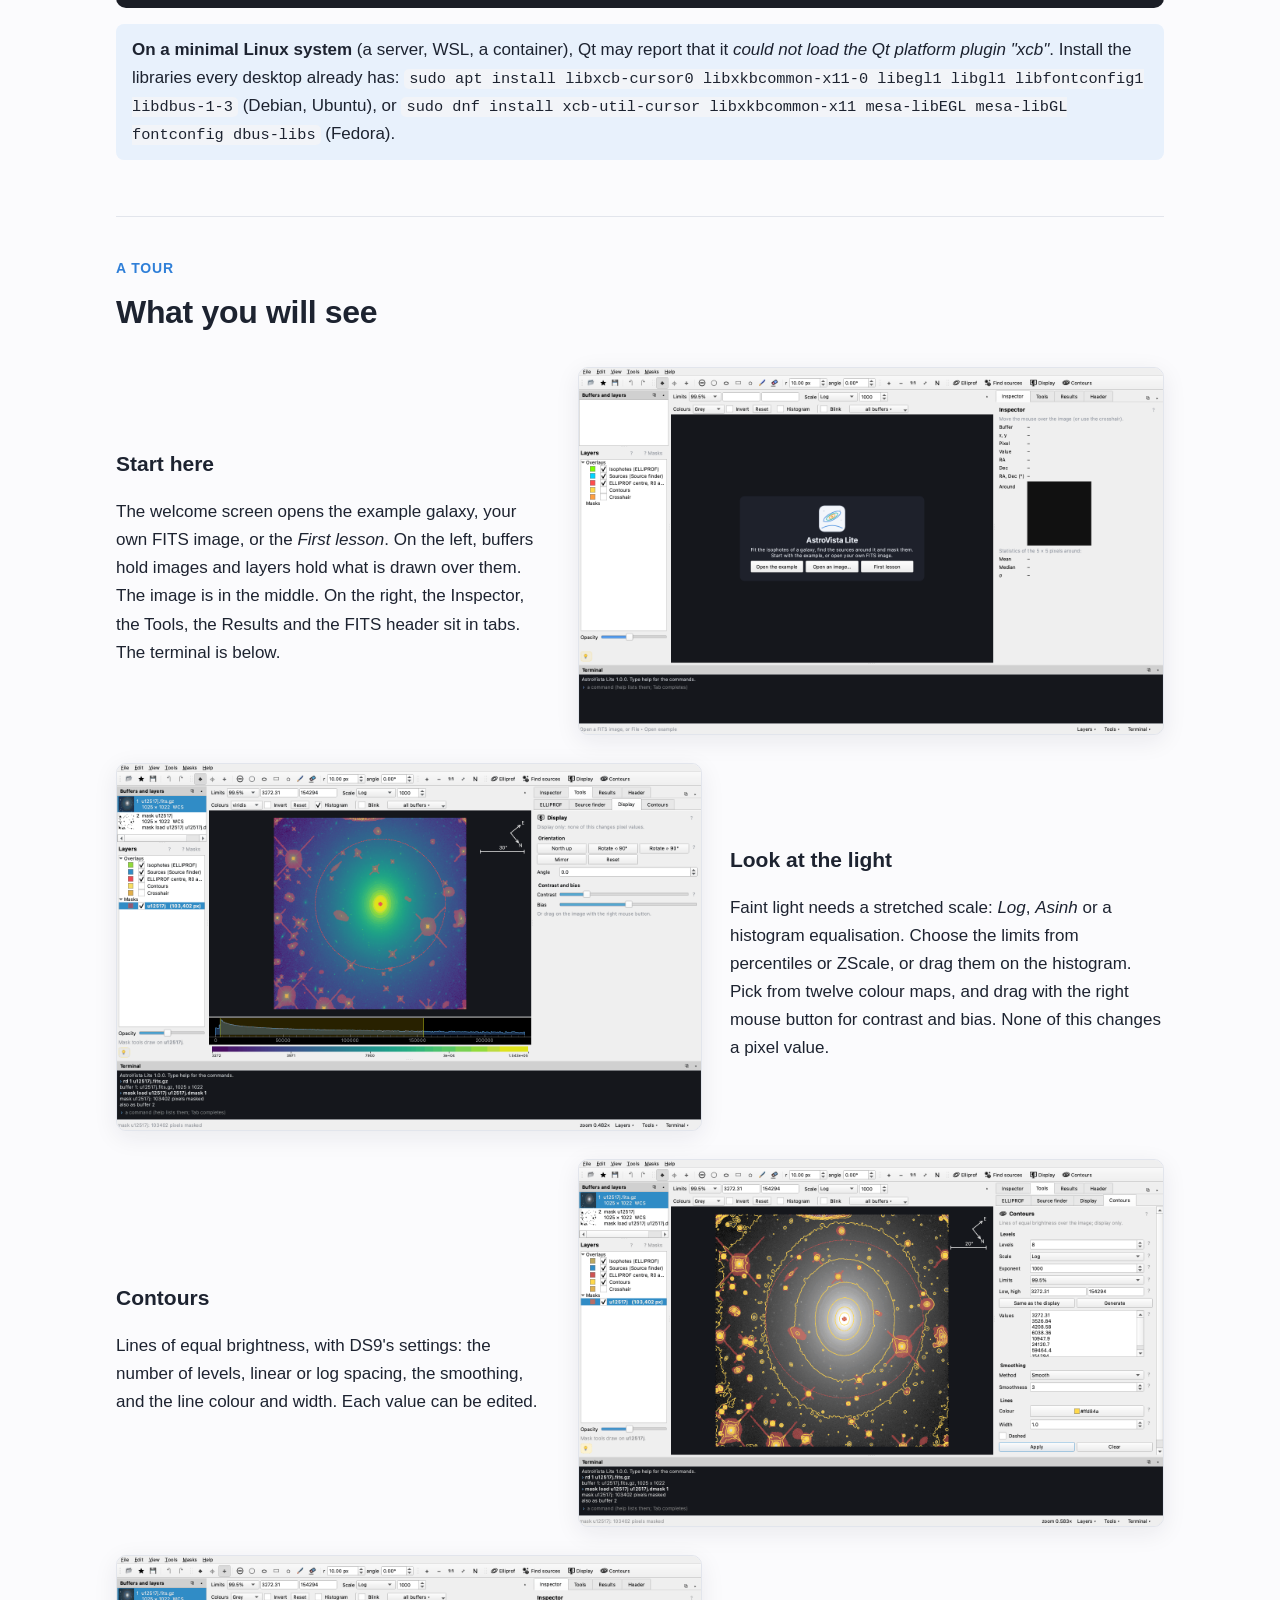
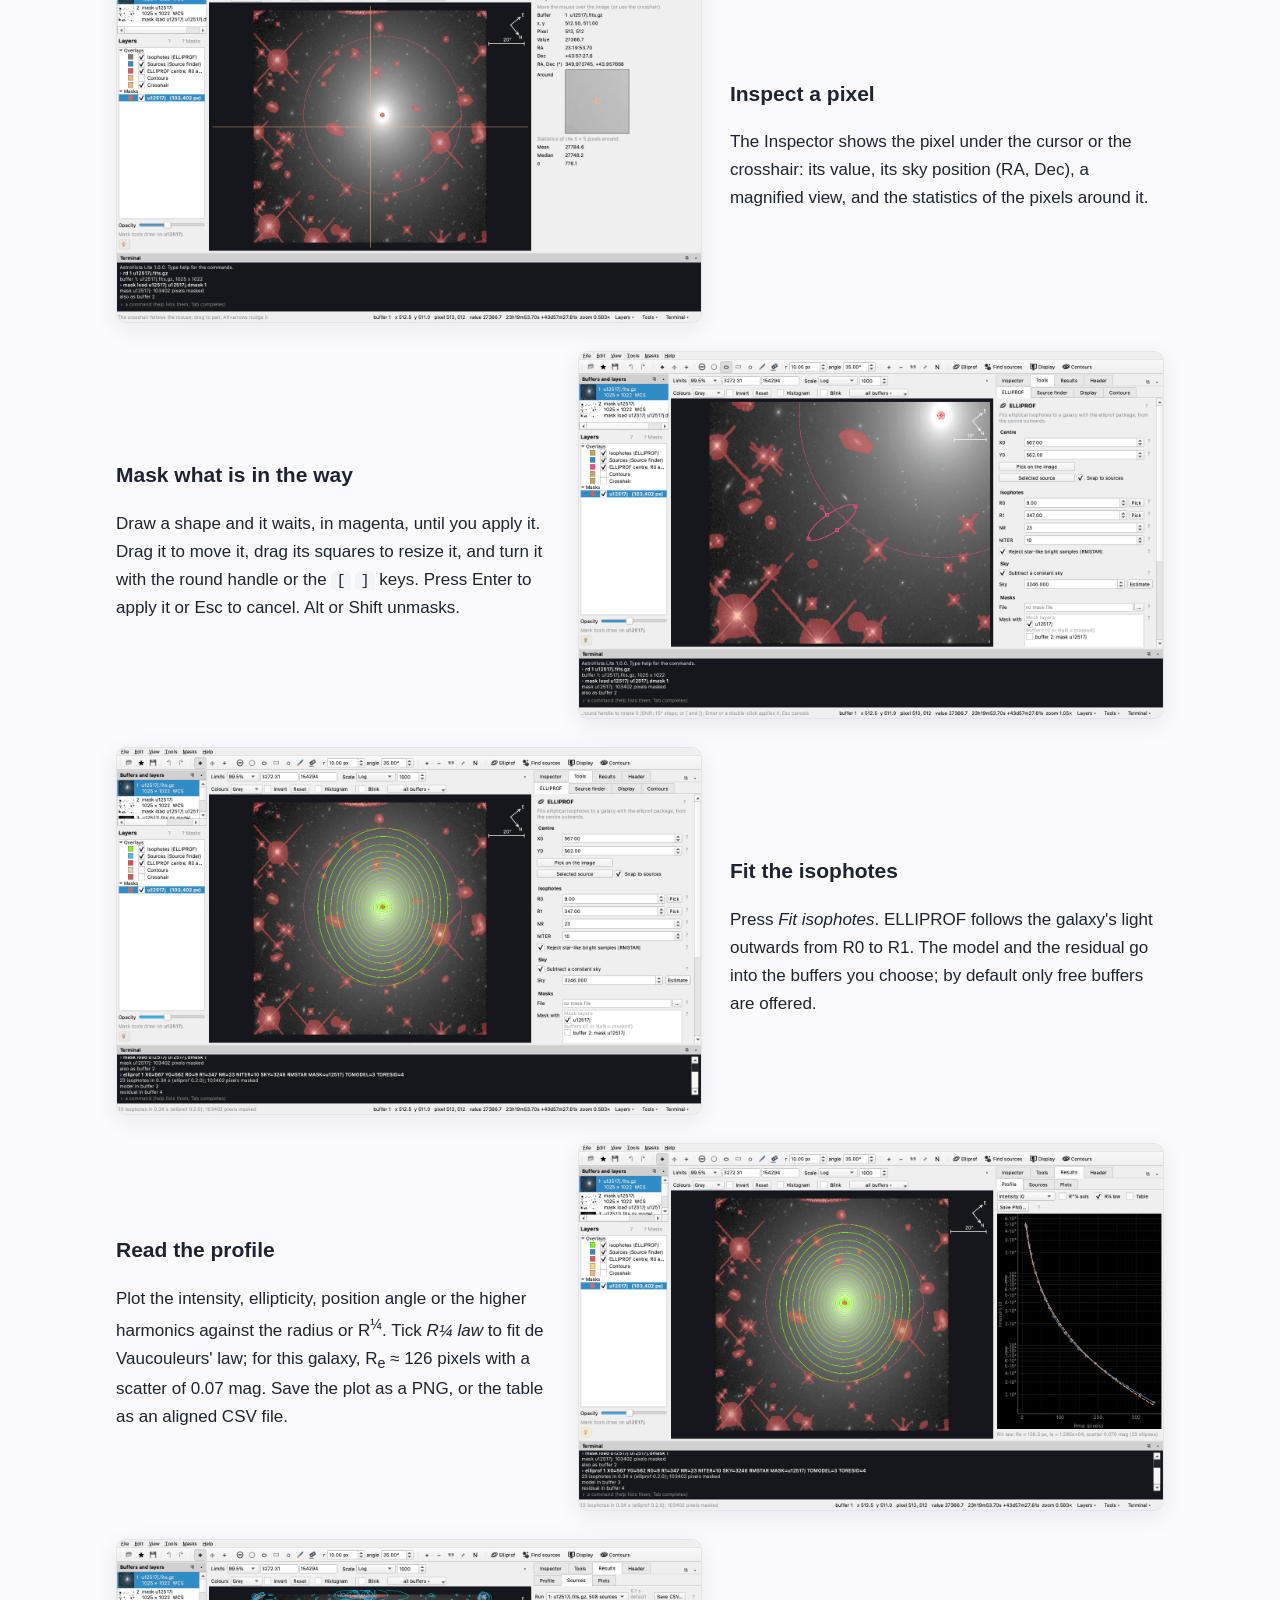
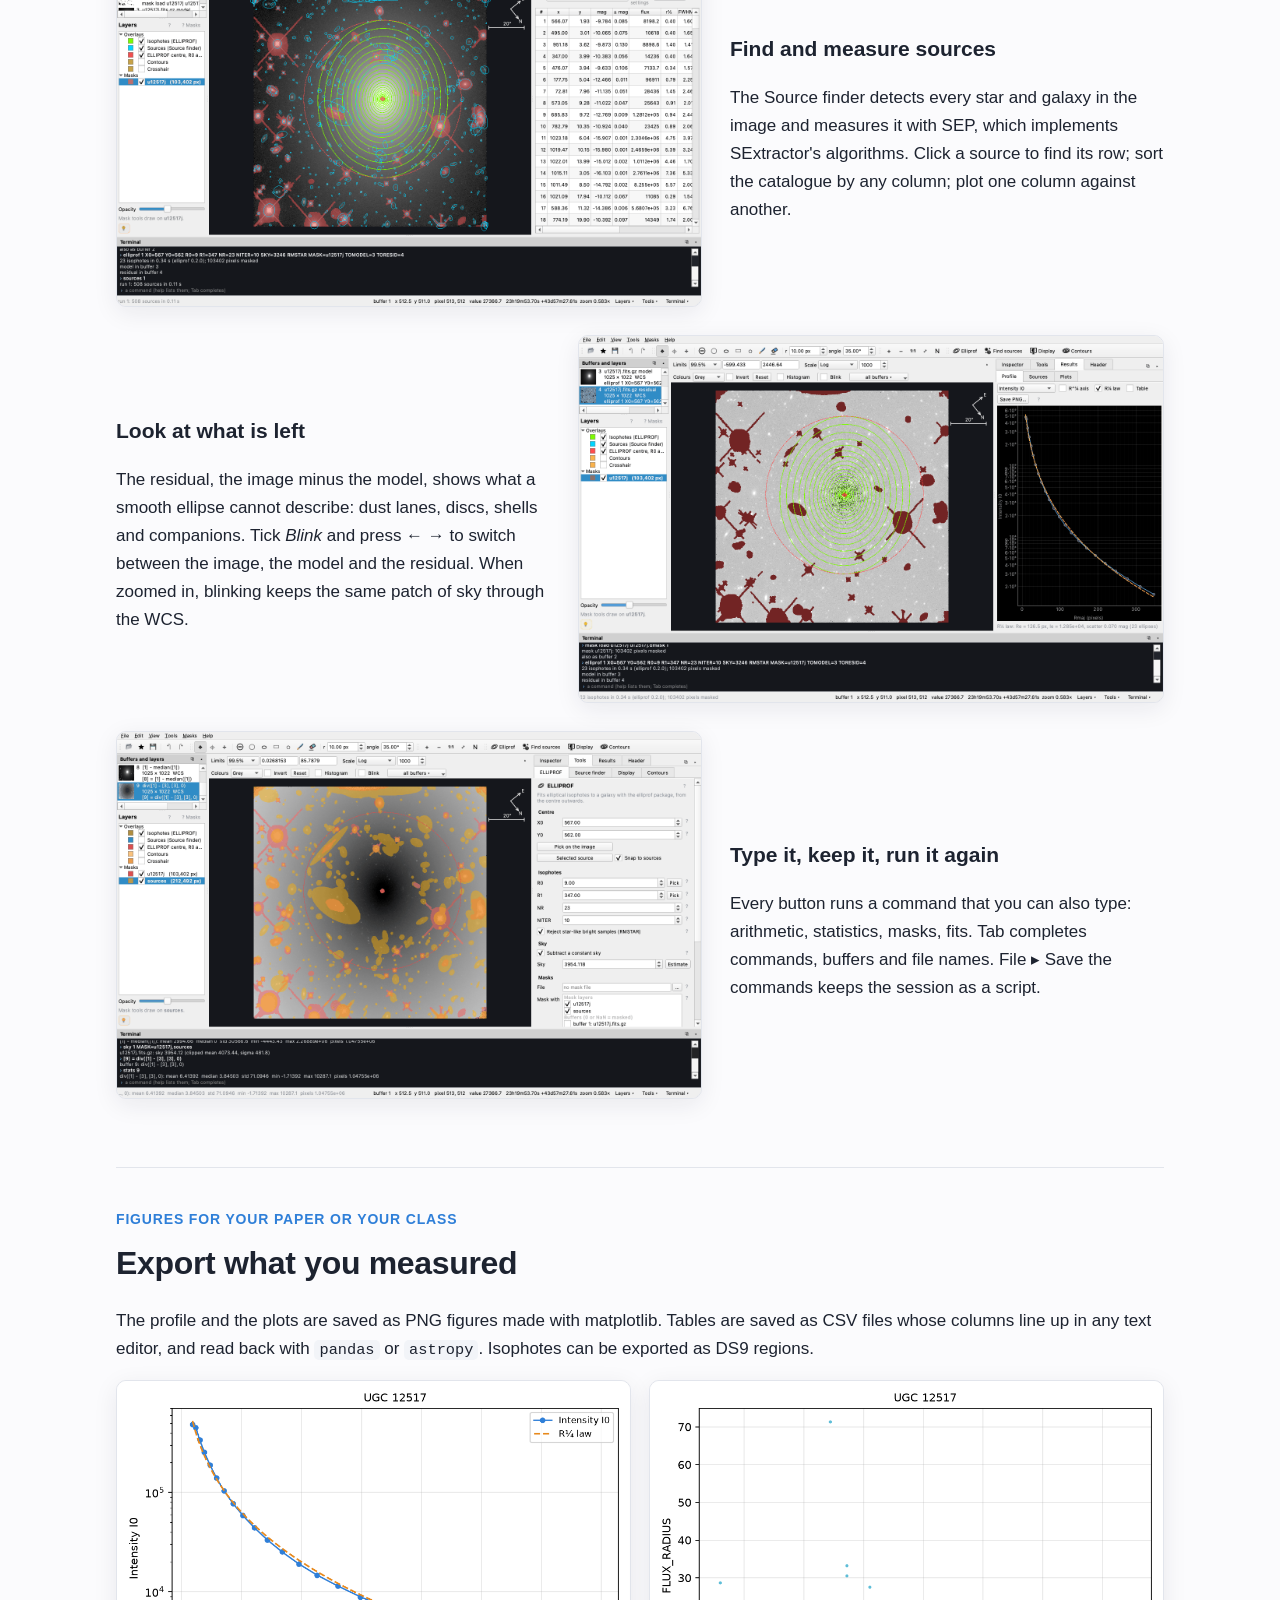
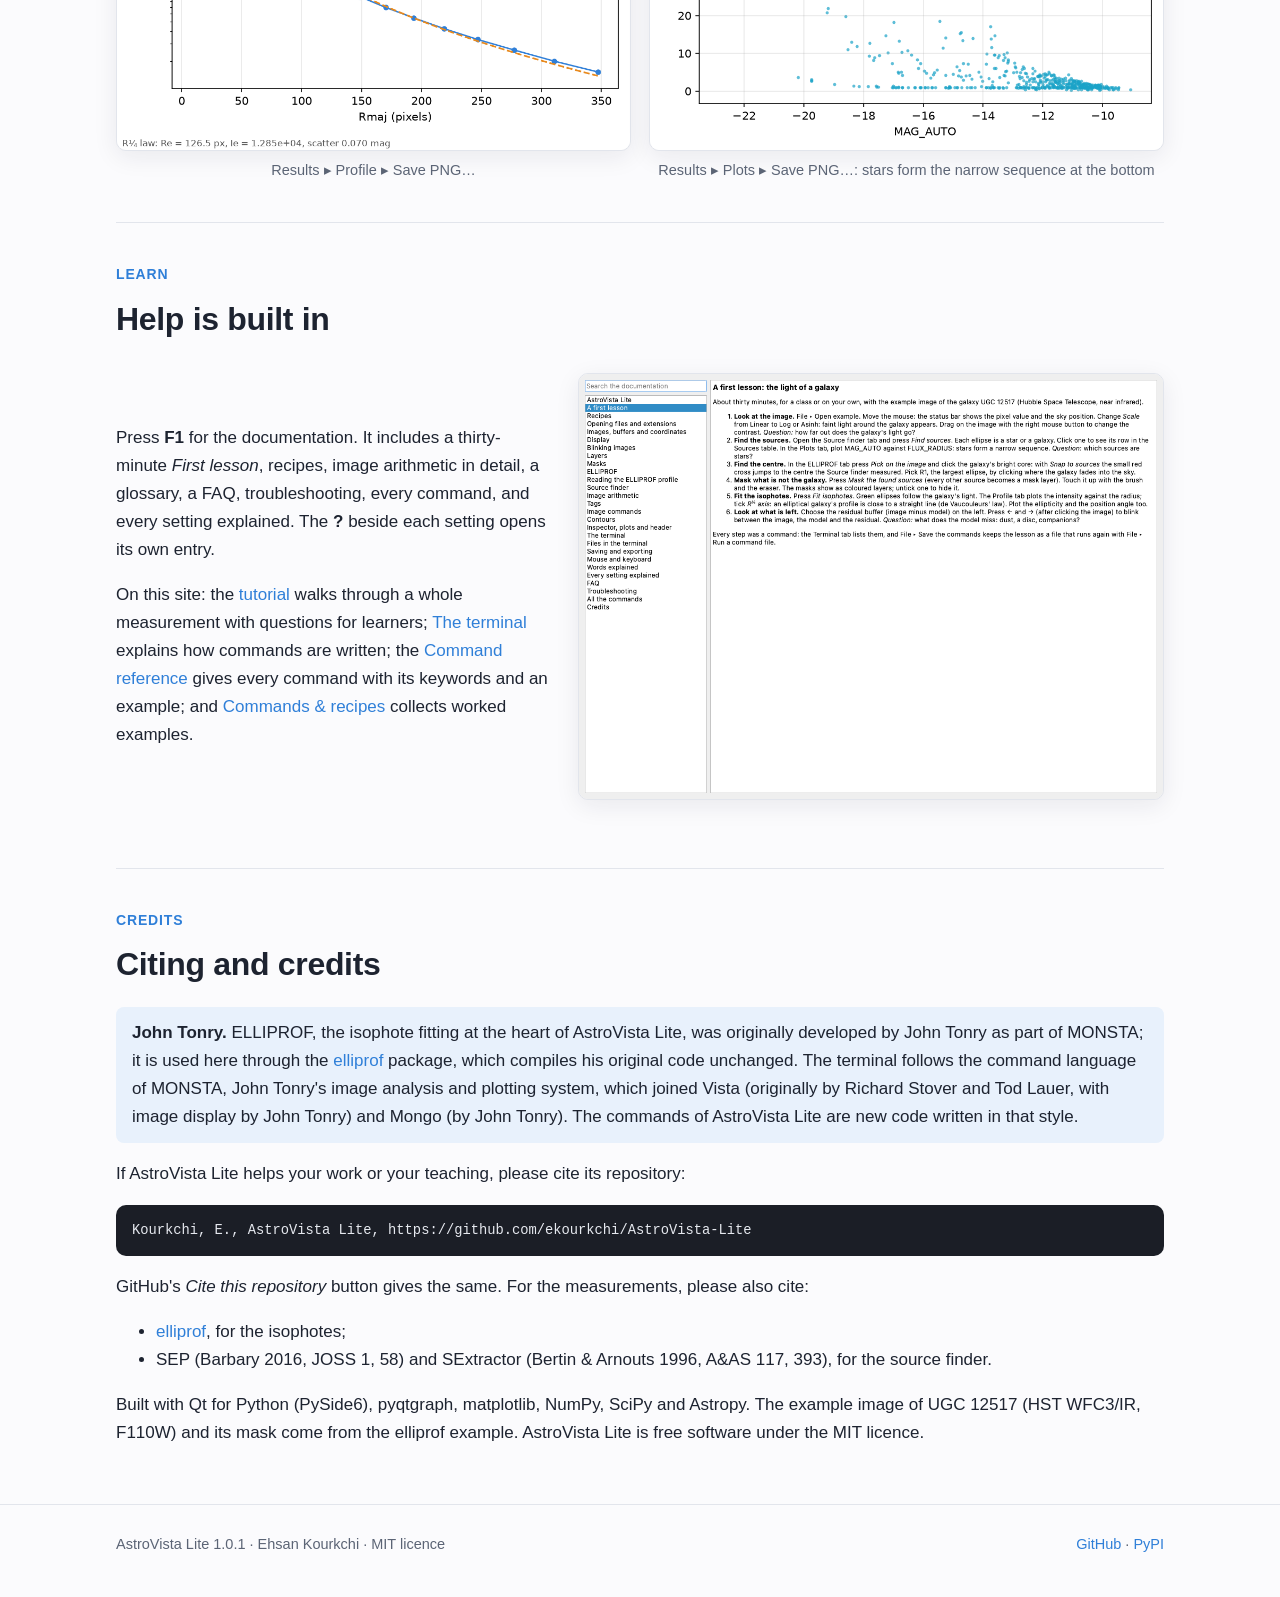
==== commit d5ccdbbe: "A fuller README: supported systems, Python versions, conda, troubleshooting; masks saved as .dmask k" ====
--- a/docs/index.html
+++ b/docs/index.html
@@ -81,6 +81,30 @@
   <pre><code>python3 -m venv ~/astrovista-env
 source ~/astrovista-env/bin/activate
 pip install AstroVista</code></pre>
+  <h3>Supported systems</h3>
+  <table>
+    <tr><th></th><th>Supported</th></tr>
+    <tr><td><b>macOS</b></td><td>13 (Ventura) or later, Apple silicon and Intel</td></tr>
+    <tr><td><b>Linux, x86_64</b></td><td>glibc 2.34 or later: Ubuntu 22.04+, Debian 12+, Fedora 35+, RHEL / Rocky / Alma 9+</td></tr>
+    <tr><td><b>Linux, ARM</b></td><td>glibc 2.39 or later: Ubuntu 24.04+</td></tr>
+    <tr><td><b>Windows</b></td><td>not yet (WSL2 with the Linux instructions should work, but is untested)</td></tr>
+    <tr><td><b>Python</b></td><td>3.10 to 3.13; 3.14 works too, but SEP is then compiled during the install, which needs a C compiler</td></tr>
+  </table>
+  <h3>When Python is missing or too old</h3>
+  <p>Check with <code>python3 --version</code>. If it is older than 3.10, or missing, a
+  conda environment brings its own Python
+  (<a href="https://github.com/conda-forge/miniforge">Miniforge</a> is a small, free conda
+  installer):</p>
+  <pre><code>conda create -n astrovista -c conda-forge python=3.12 pip
+conda activate astrovista
+pip install AstroVista</code></pre>
+  <p>On an older system where pip finds no Qt (<i>No matching distribution found for
+  PySide6</i>), take Qt and the scientific libraries from conda-forge and only AstroVista
+  from pip:</p>
+  <pre><code>conda create -n astrovista -c conda-forge python=3.12 pip pyside6 pyqtgraph numpy scipy astropy matplotlib sep
+conda activate astrovista
+pip install AstroVista</code></pre>
+  <h3>Starting it</h3>
   <p>Images and masks can be loaded from the command line: <code>-i</code> puts images into
   buffers 1, 2, … and <code>-m</code> adds mask layers.</p>
   <pre><code>astrovista -i galaxy.fits "frame.fits[sci]" -m galaxy.dmask
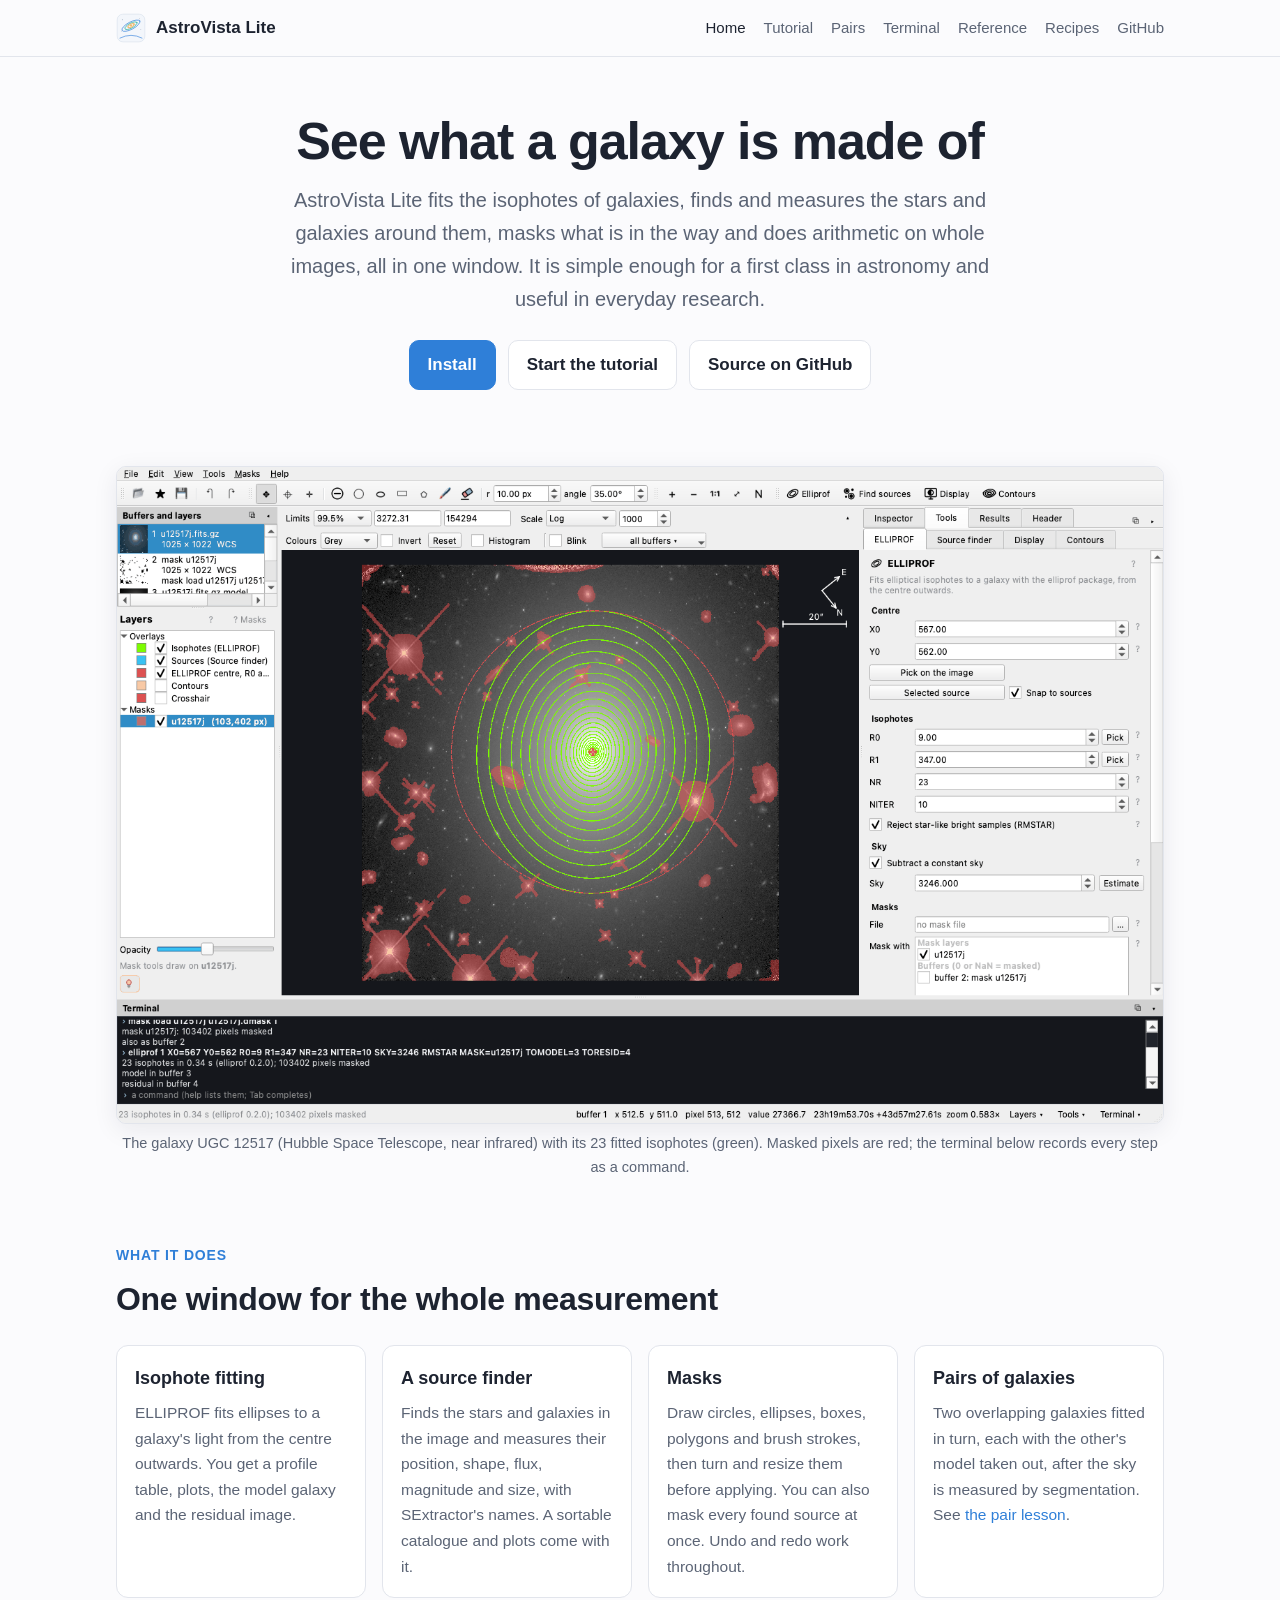
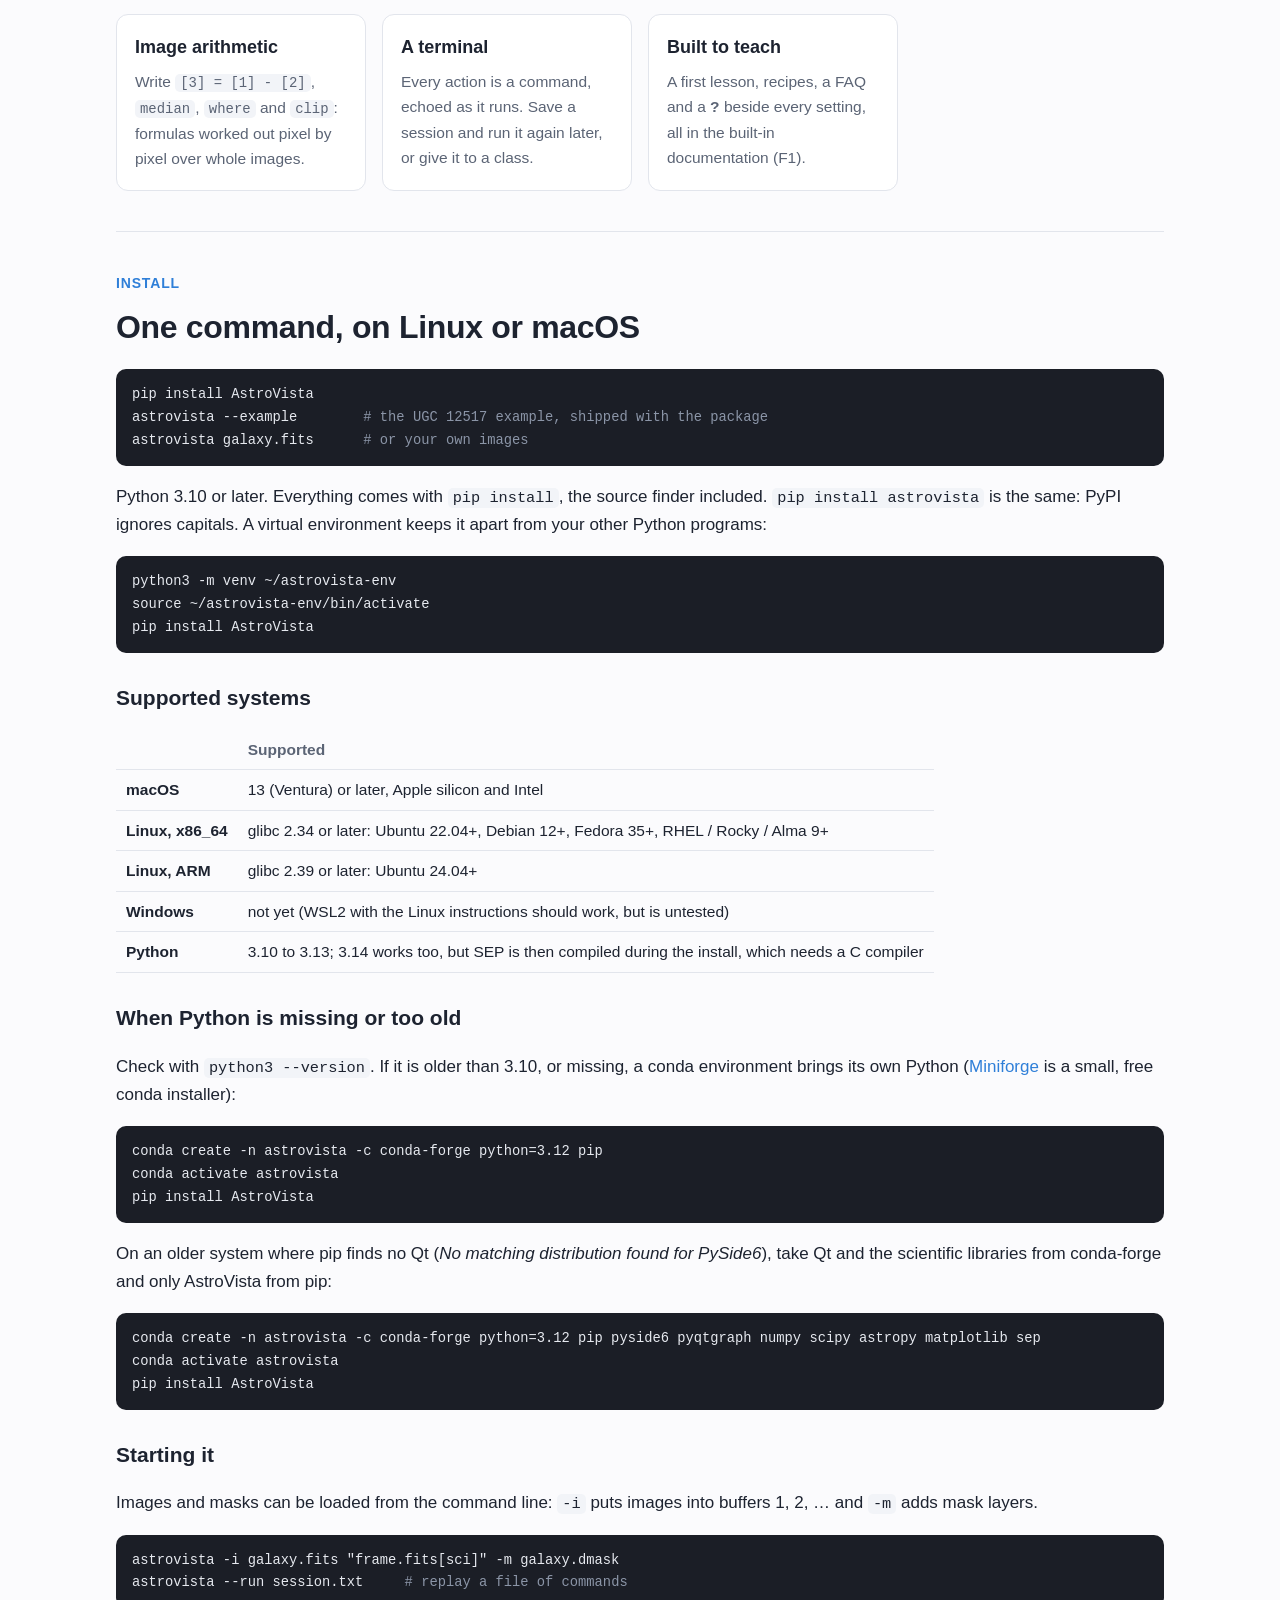
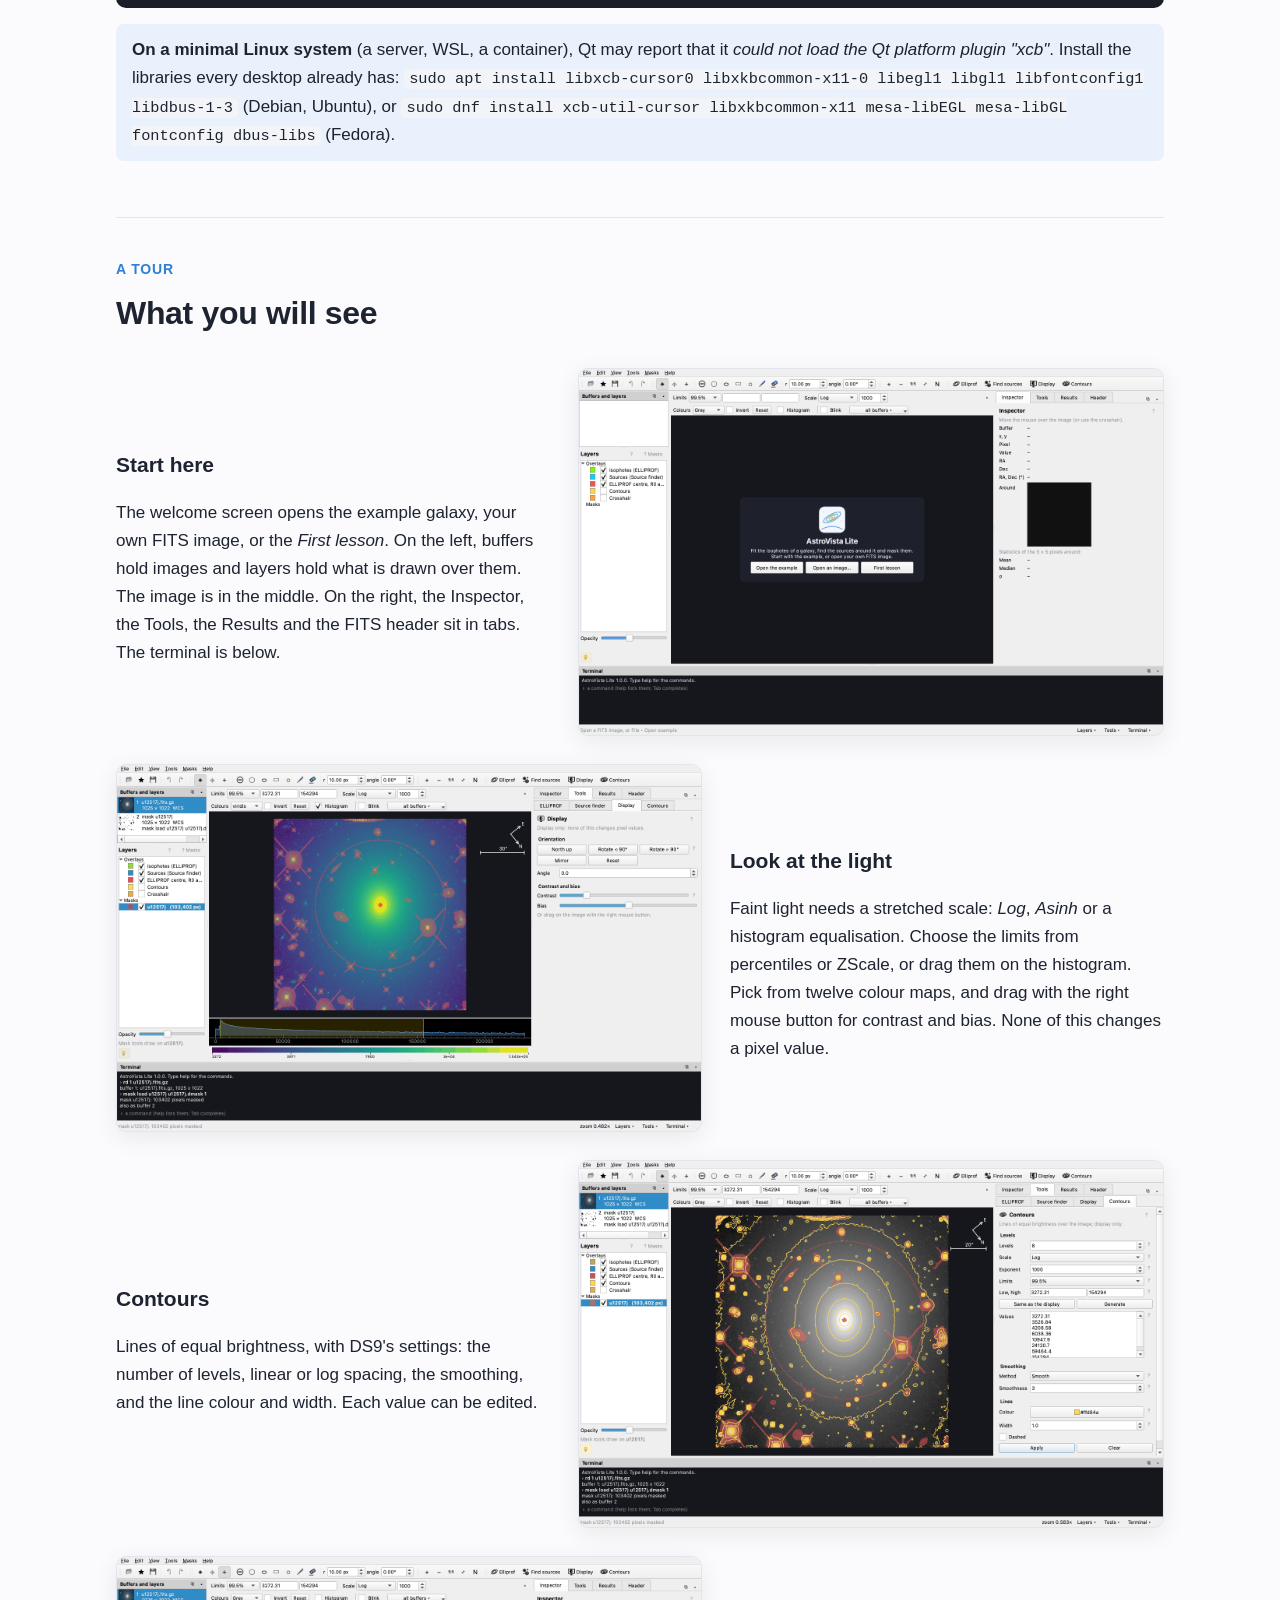
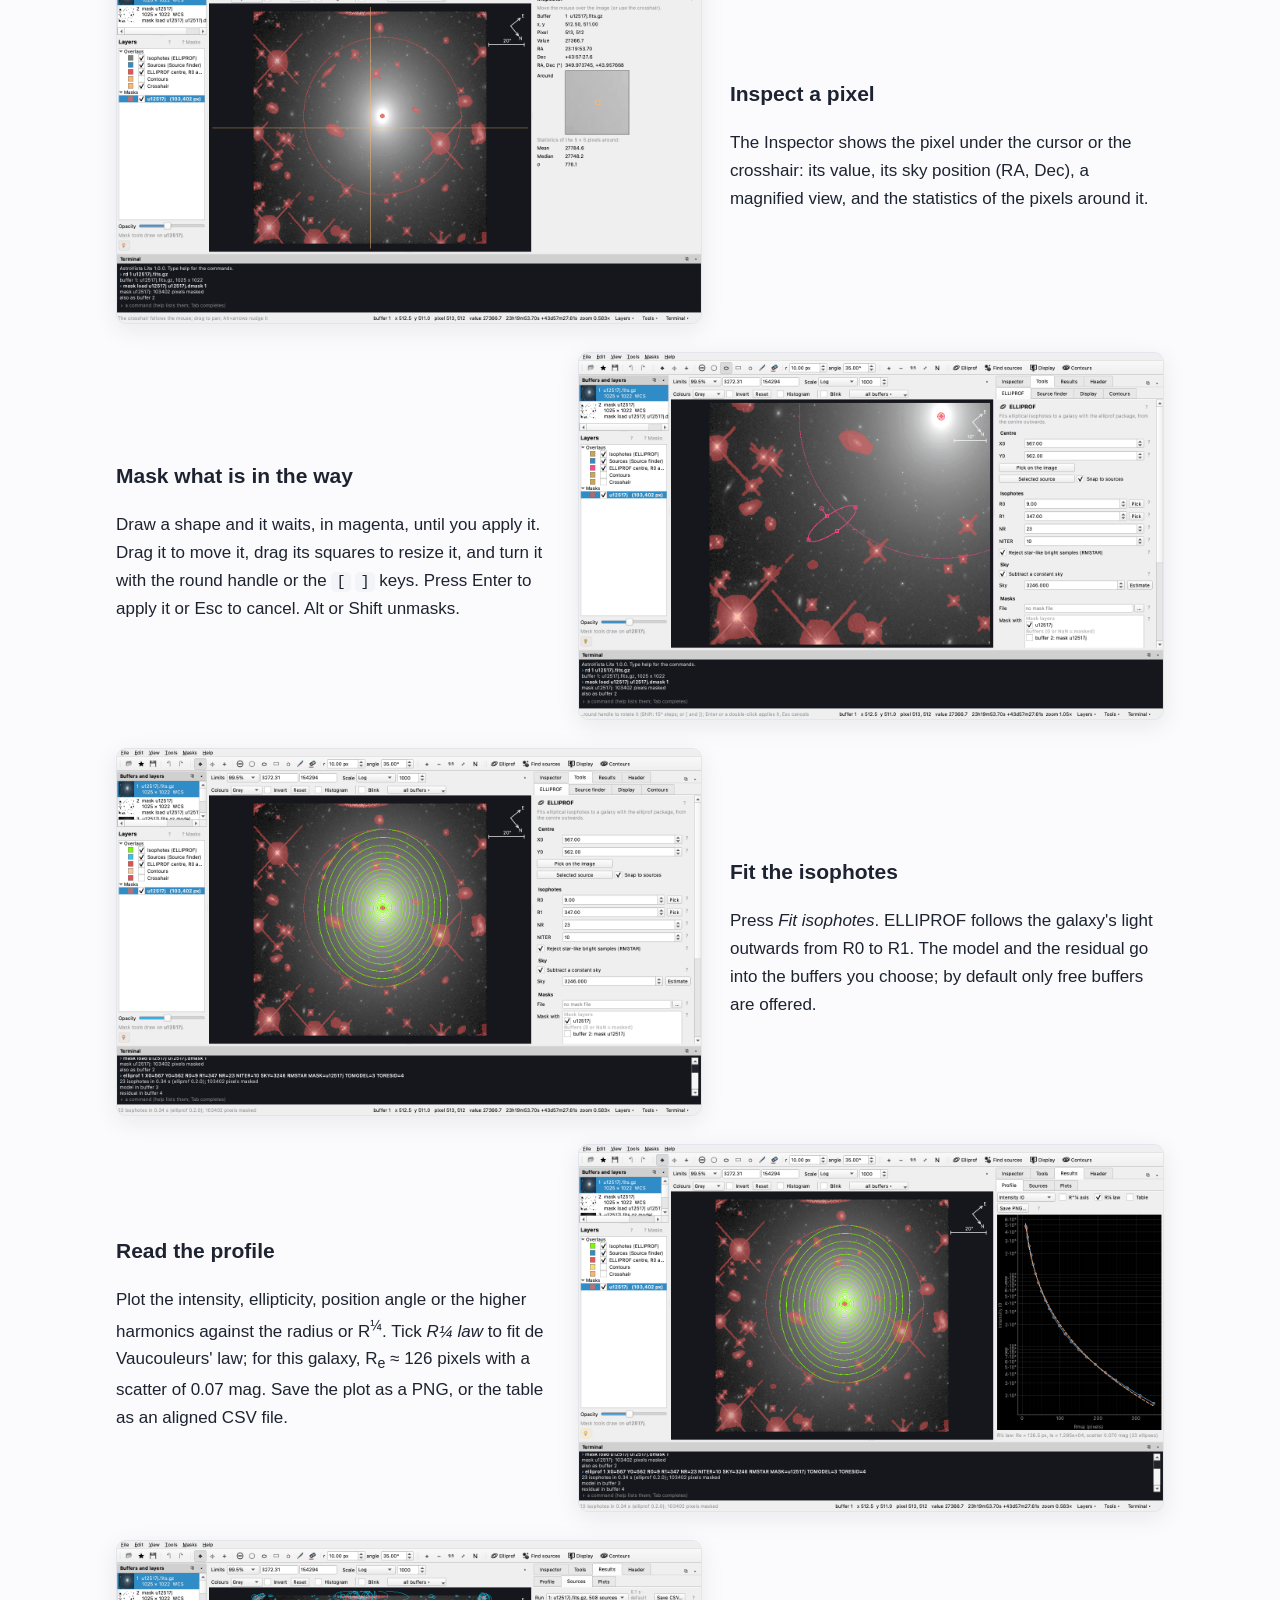
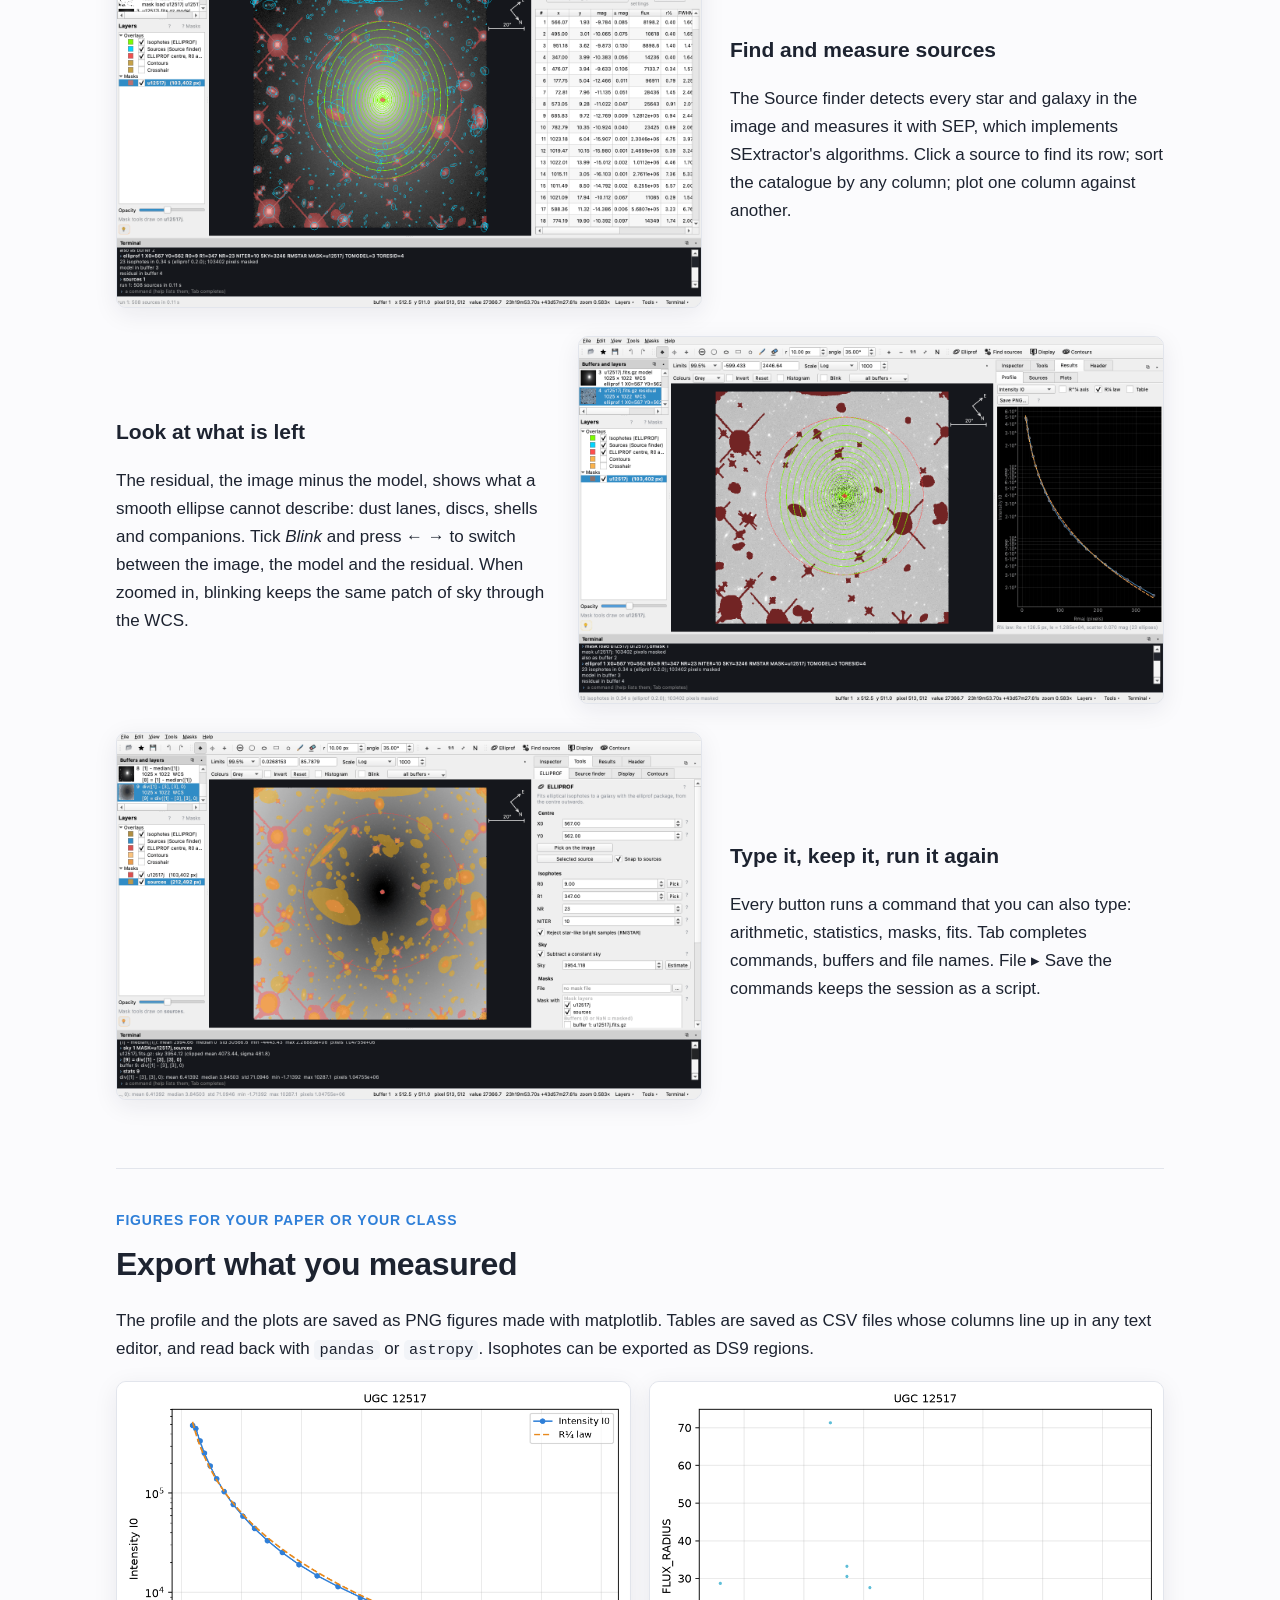
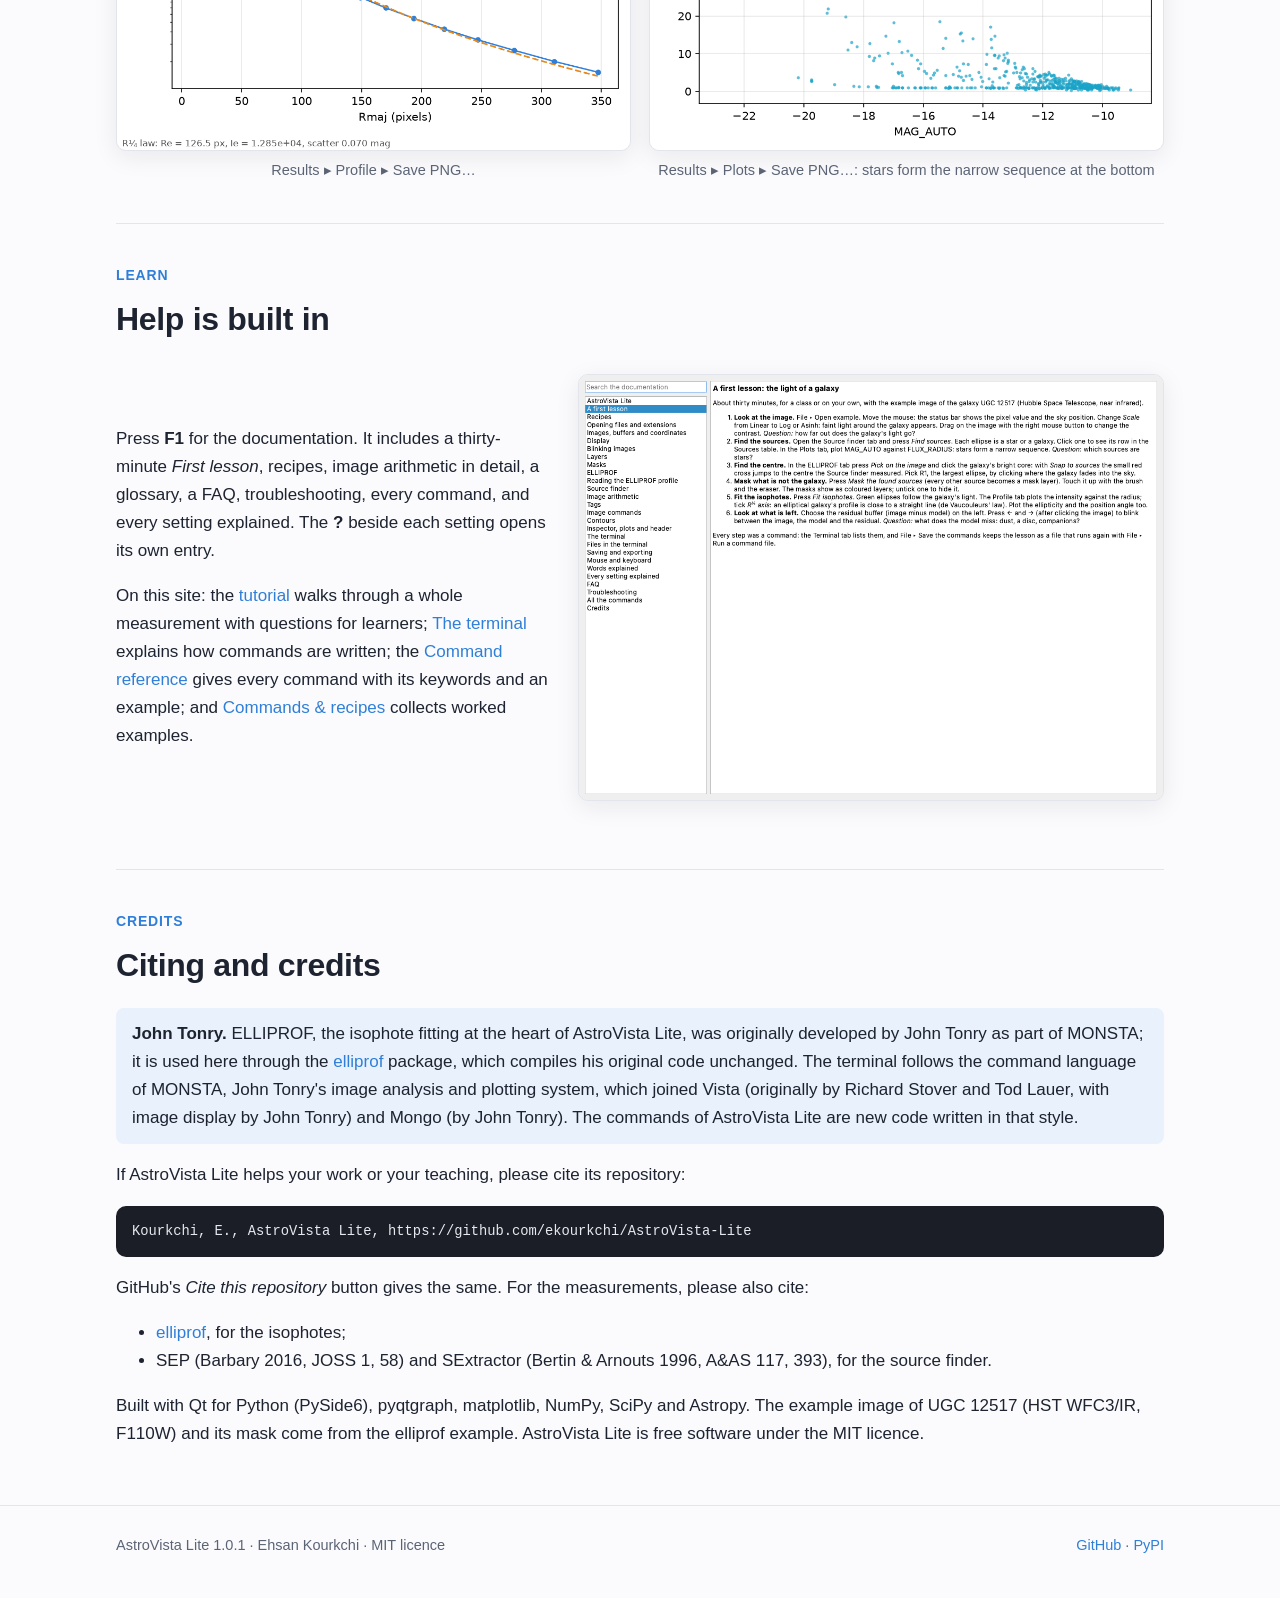
==== commit ec2a874d: "Pair fit in the window: Tools > Pair fit, Results > Pair, and the pair lesson - the Pair fit tool: t" ====
--- a/docs/index.html
+++ b/docs/index.html
@@ -15,6 +15,7 @@
     <nav>
       <a class="here" href="index.html">Home</a>
       <a href="tutorial.html">Tutorial</a>
+      <a href="pairs.html">Pairs</a>
       <a href="terminal.html">Terminal</a>
       <a href="reference.html">Reference</a>
       <a href="commands.html">Recipes</a>
@@ -59,6 +60,9 @@
     <div class="card"><h3>Masks</h3><p>Draw circles, ellipses, boxes, polygons and brush
     strokes, then turn and resize them before applying. You can also mask every found
     source at once. Undo and redo work throughout.</p></div>
+    <div class="card"><h3>Pairs of galaxies</h3><p>Two overlapping galaxies fitted in turn,
+    each with the other's model taken out, after the sky is measured by segmentation. See
+    <a href="pairs.html">the pair lesson</a>.</p></div>
     <div class="card"><h3>Image arithmetic</h3><p>Write <code>[3] = [1] - [2]</code>,
     <code>median</code>, <code>where</code> and <code>clip</code>: formulas worked out
     pixel by pixel over whole images.</p></div>
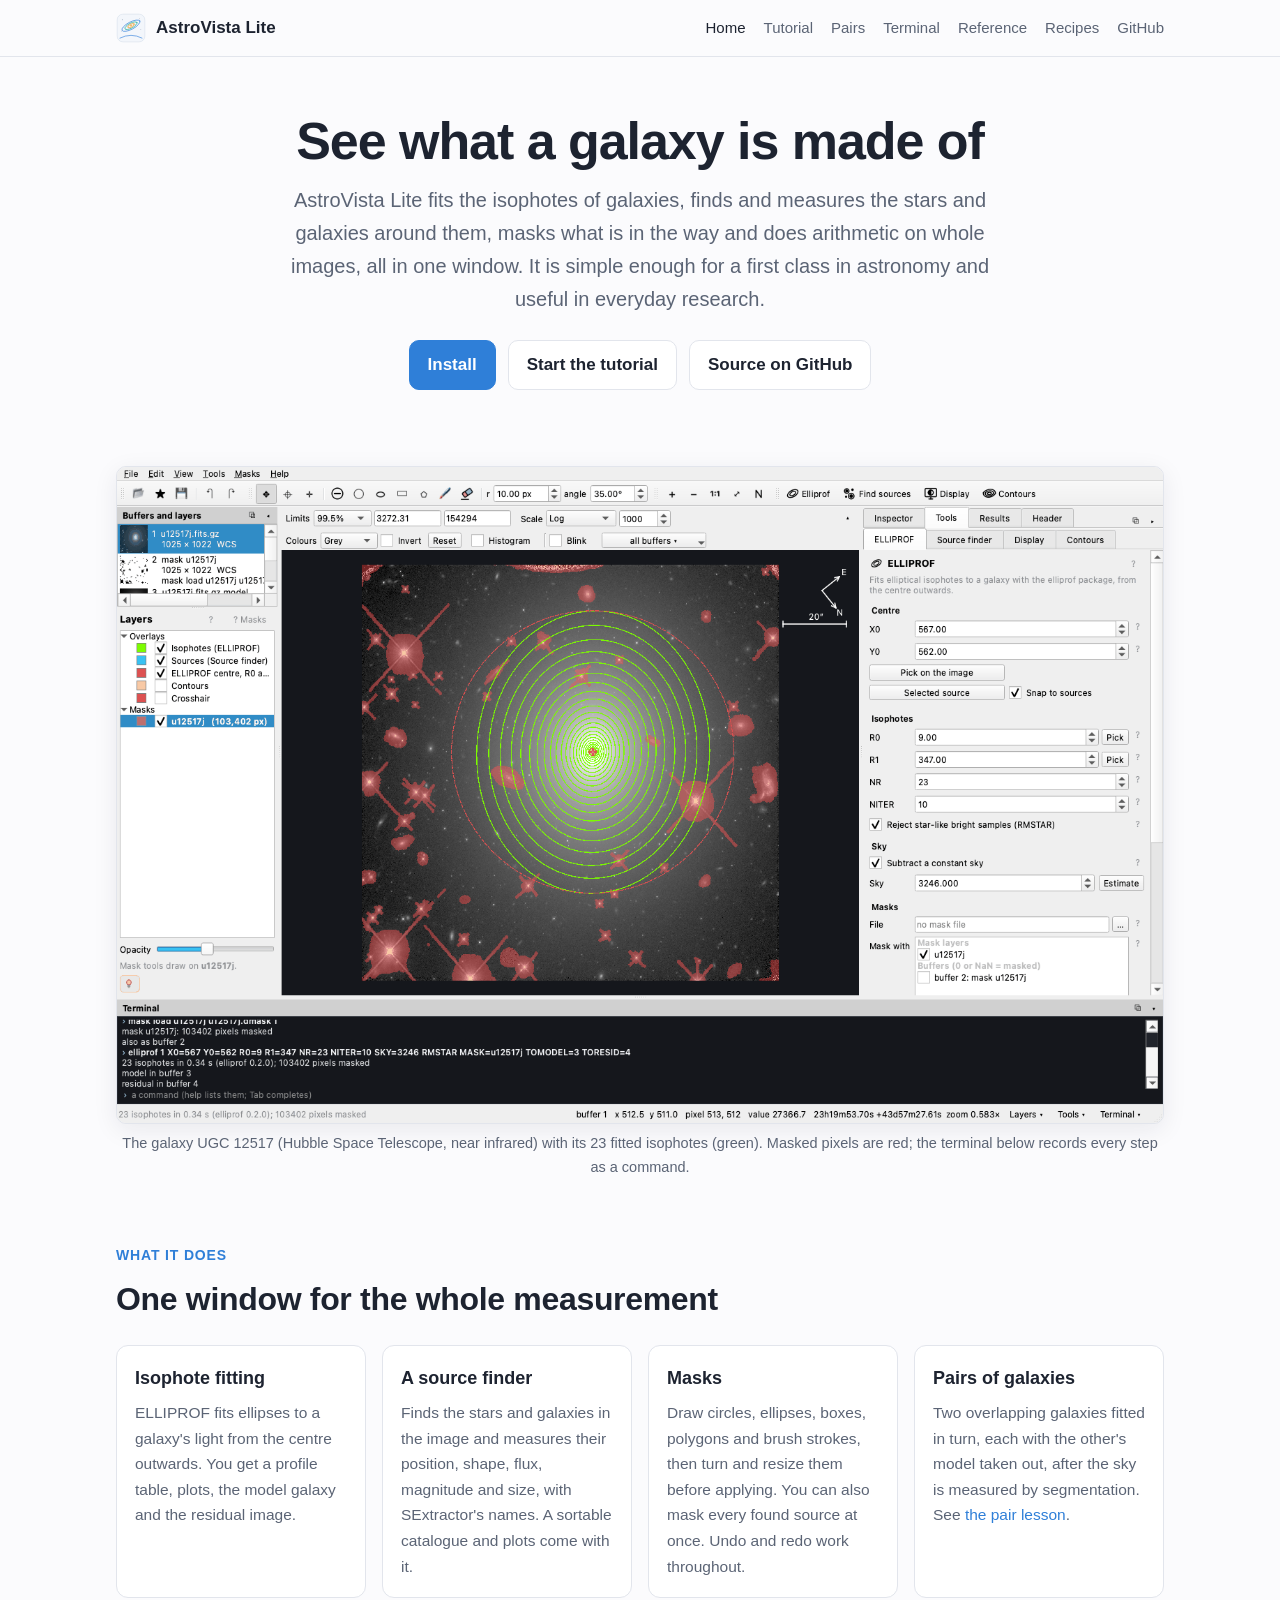
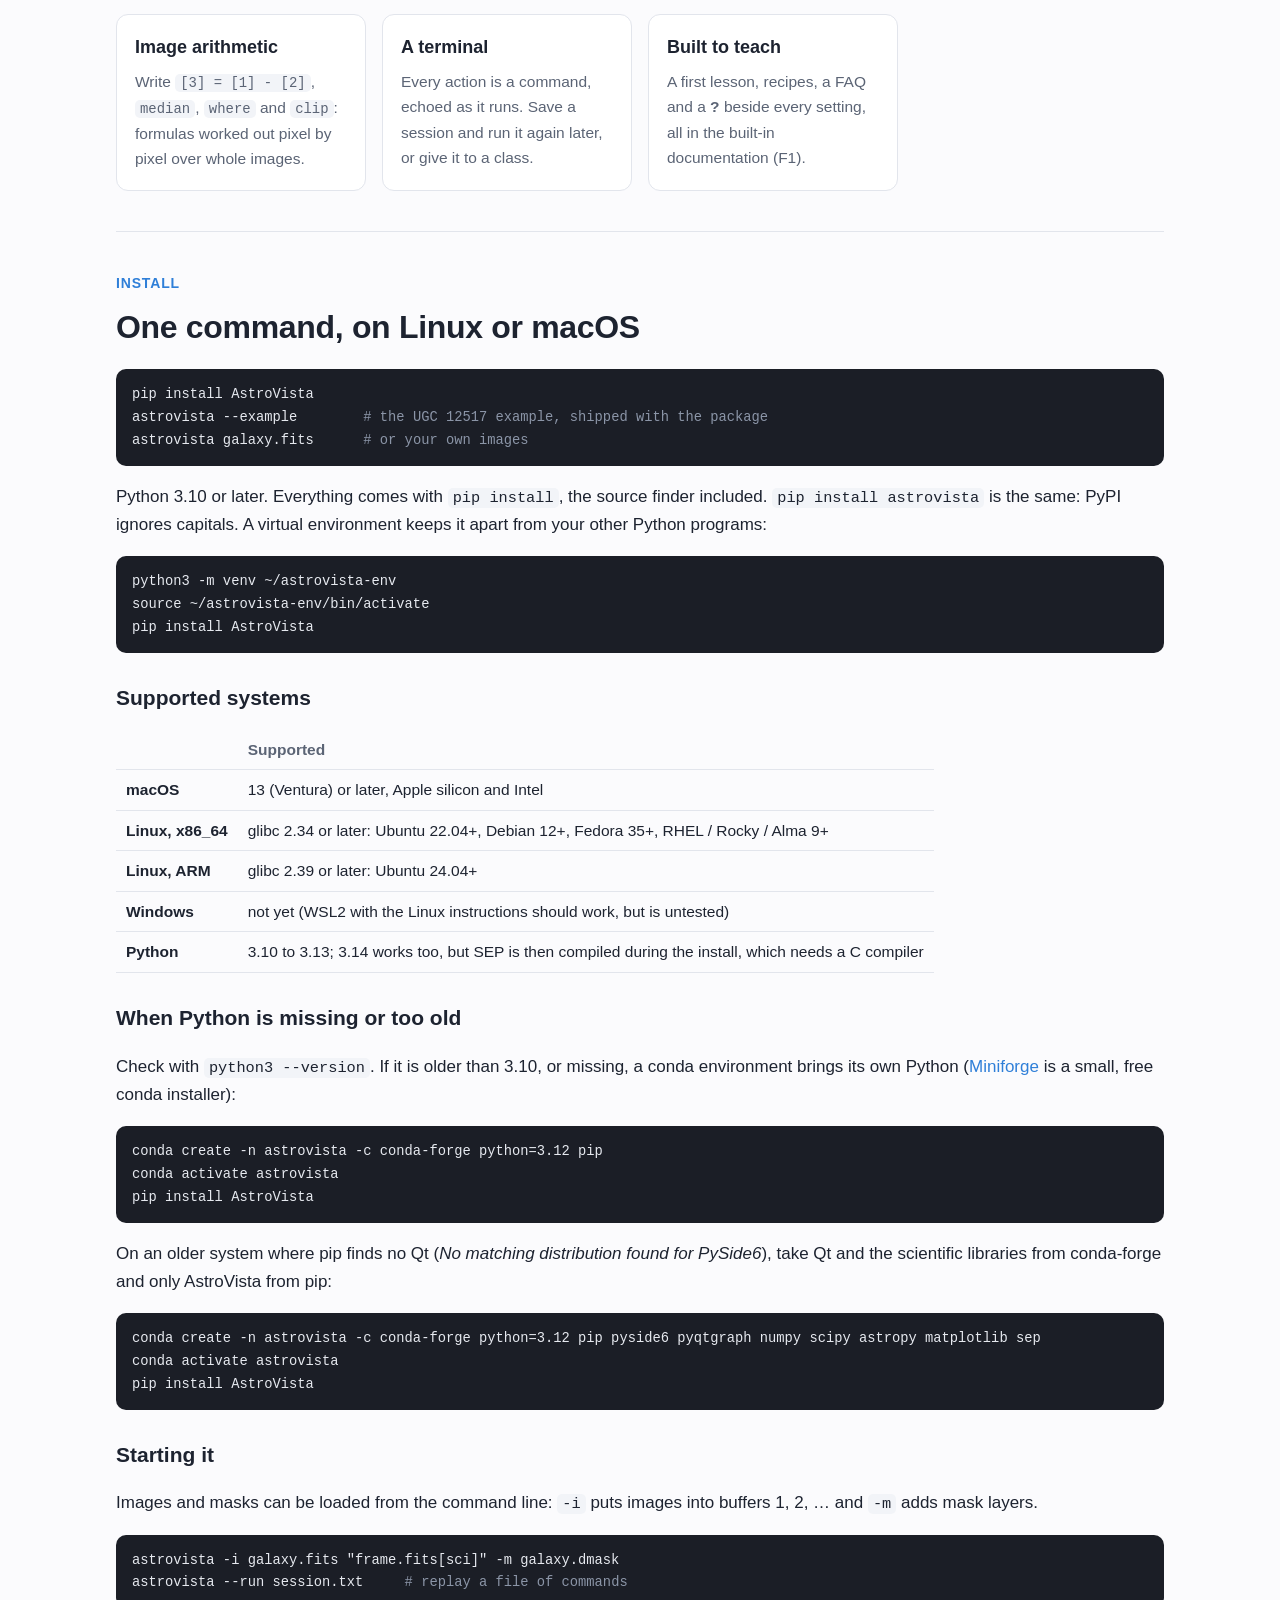
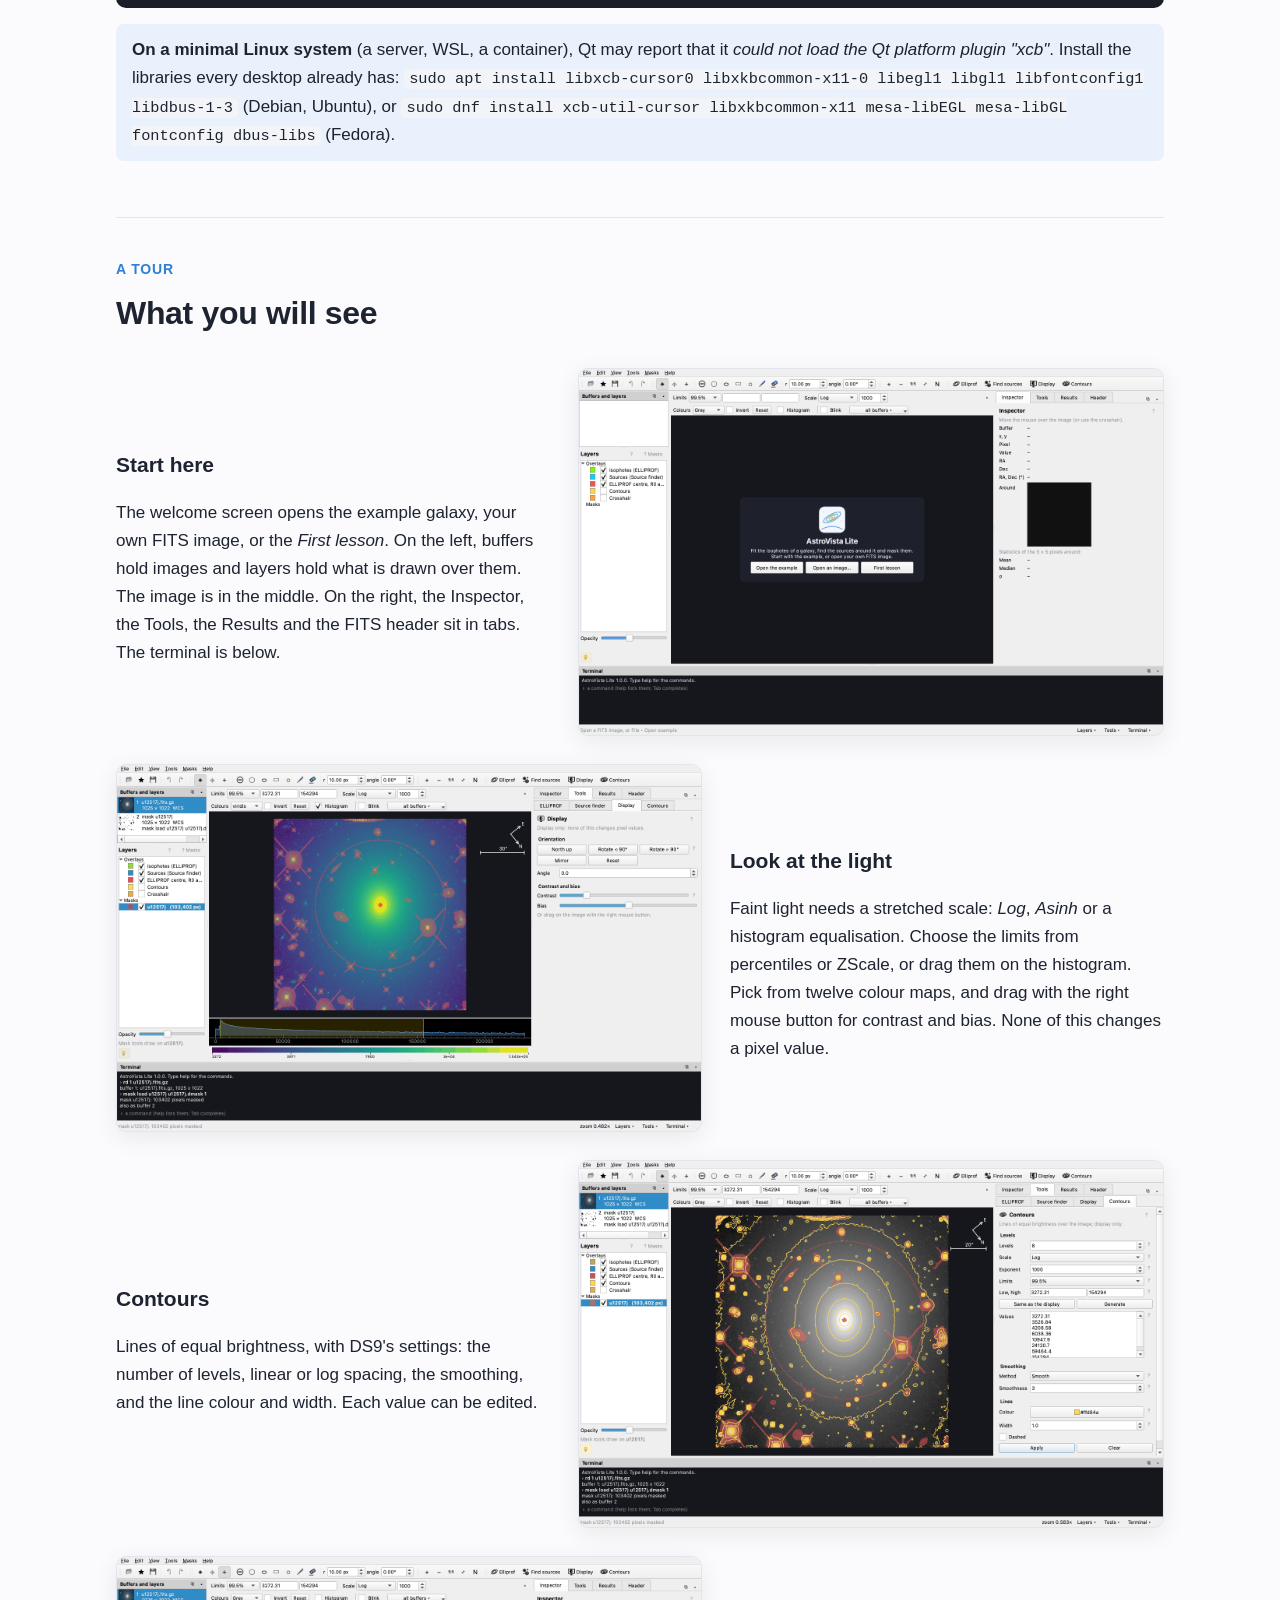
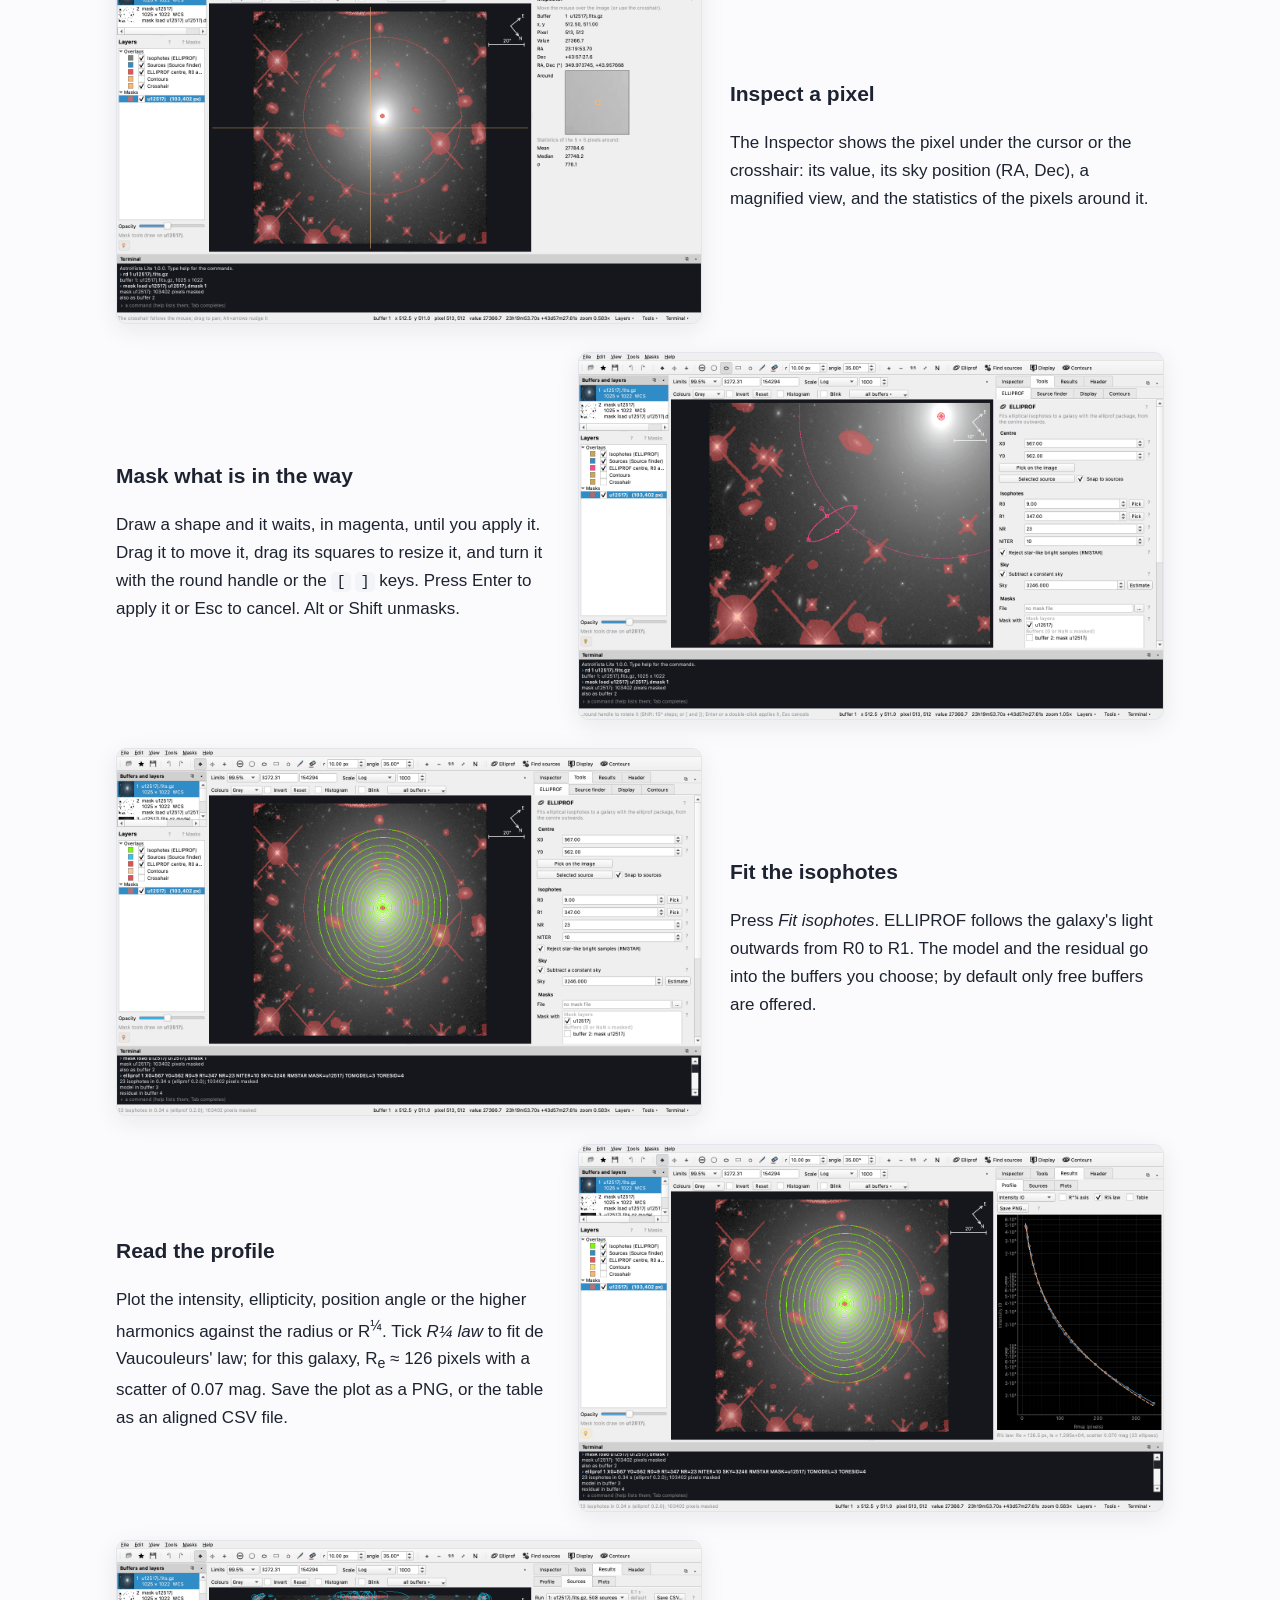
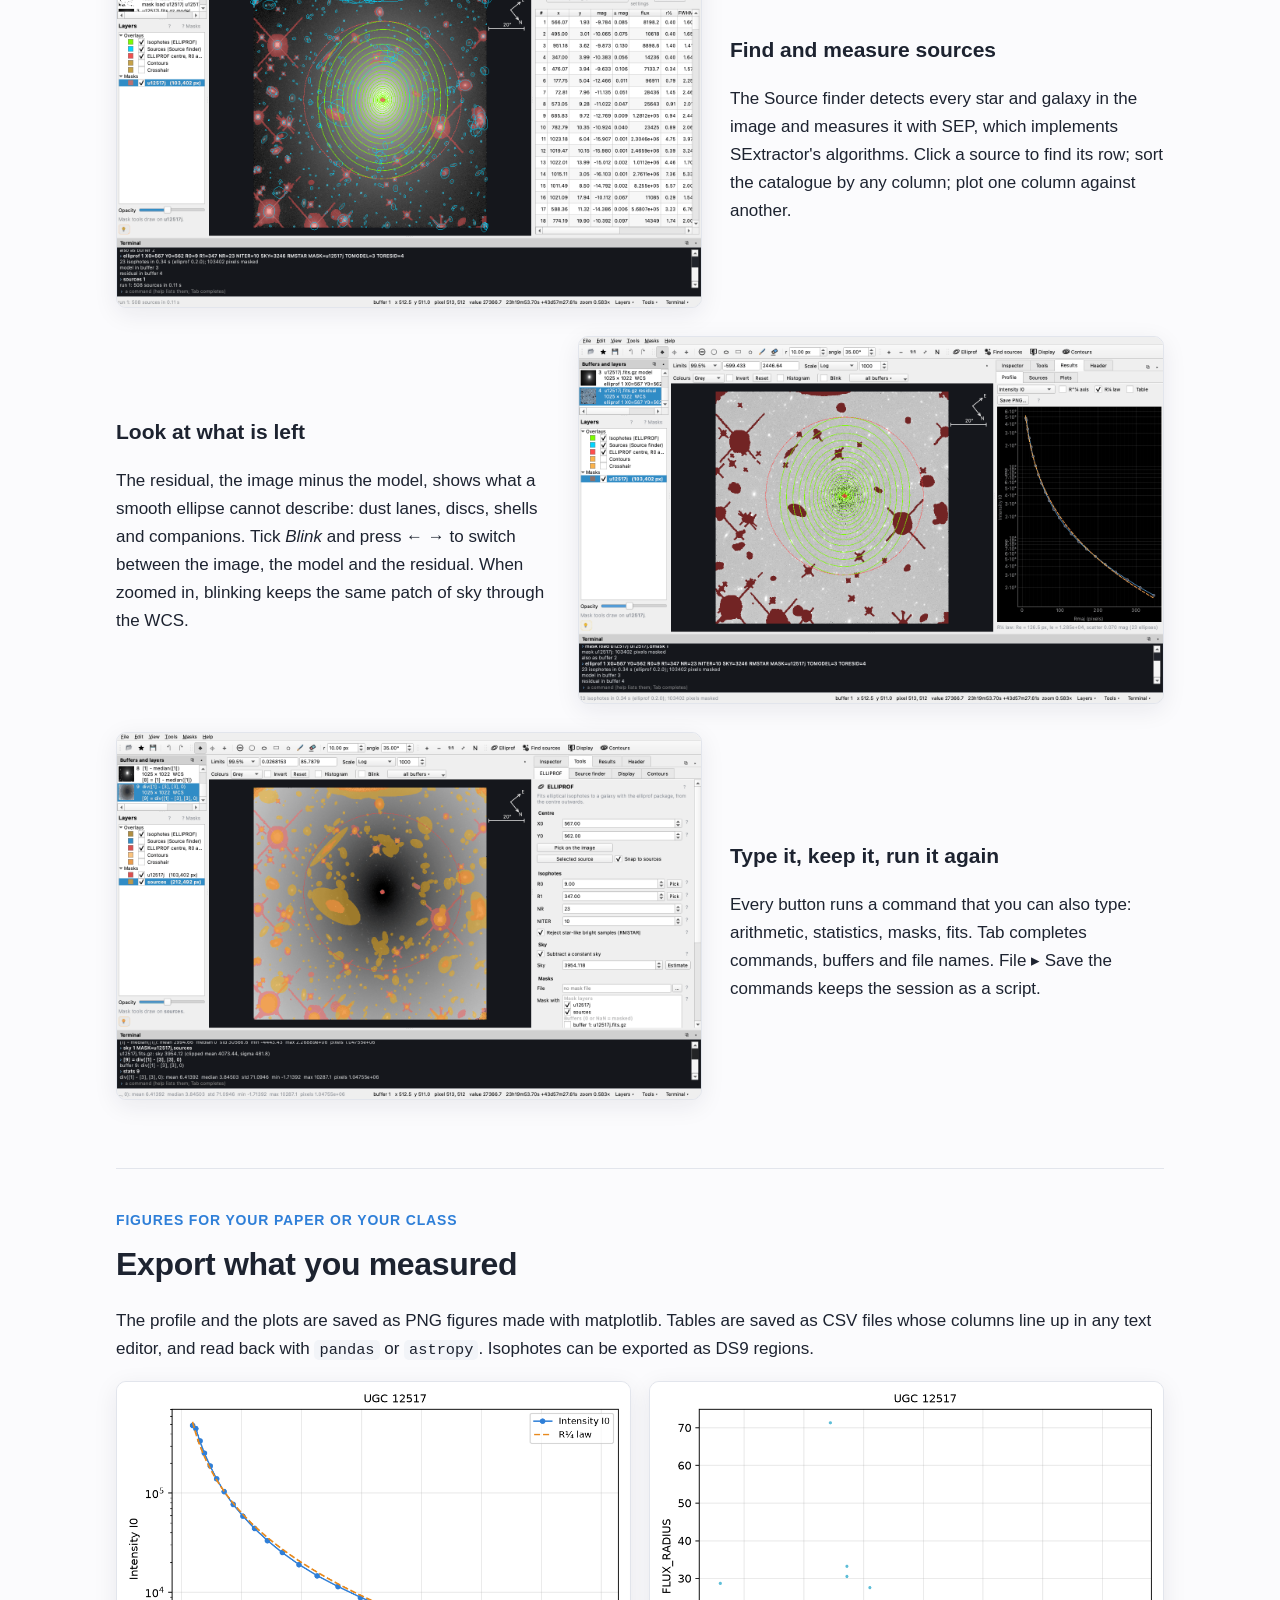
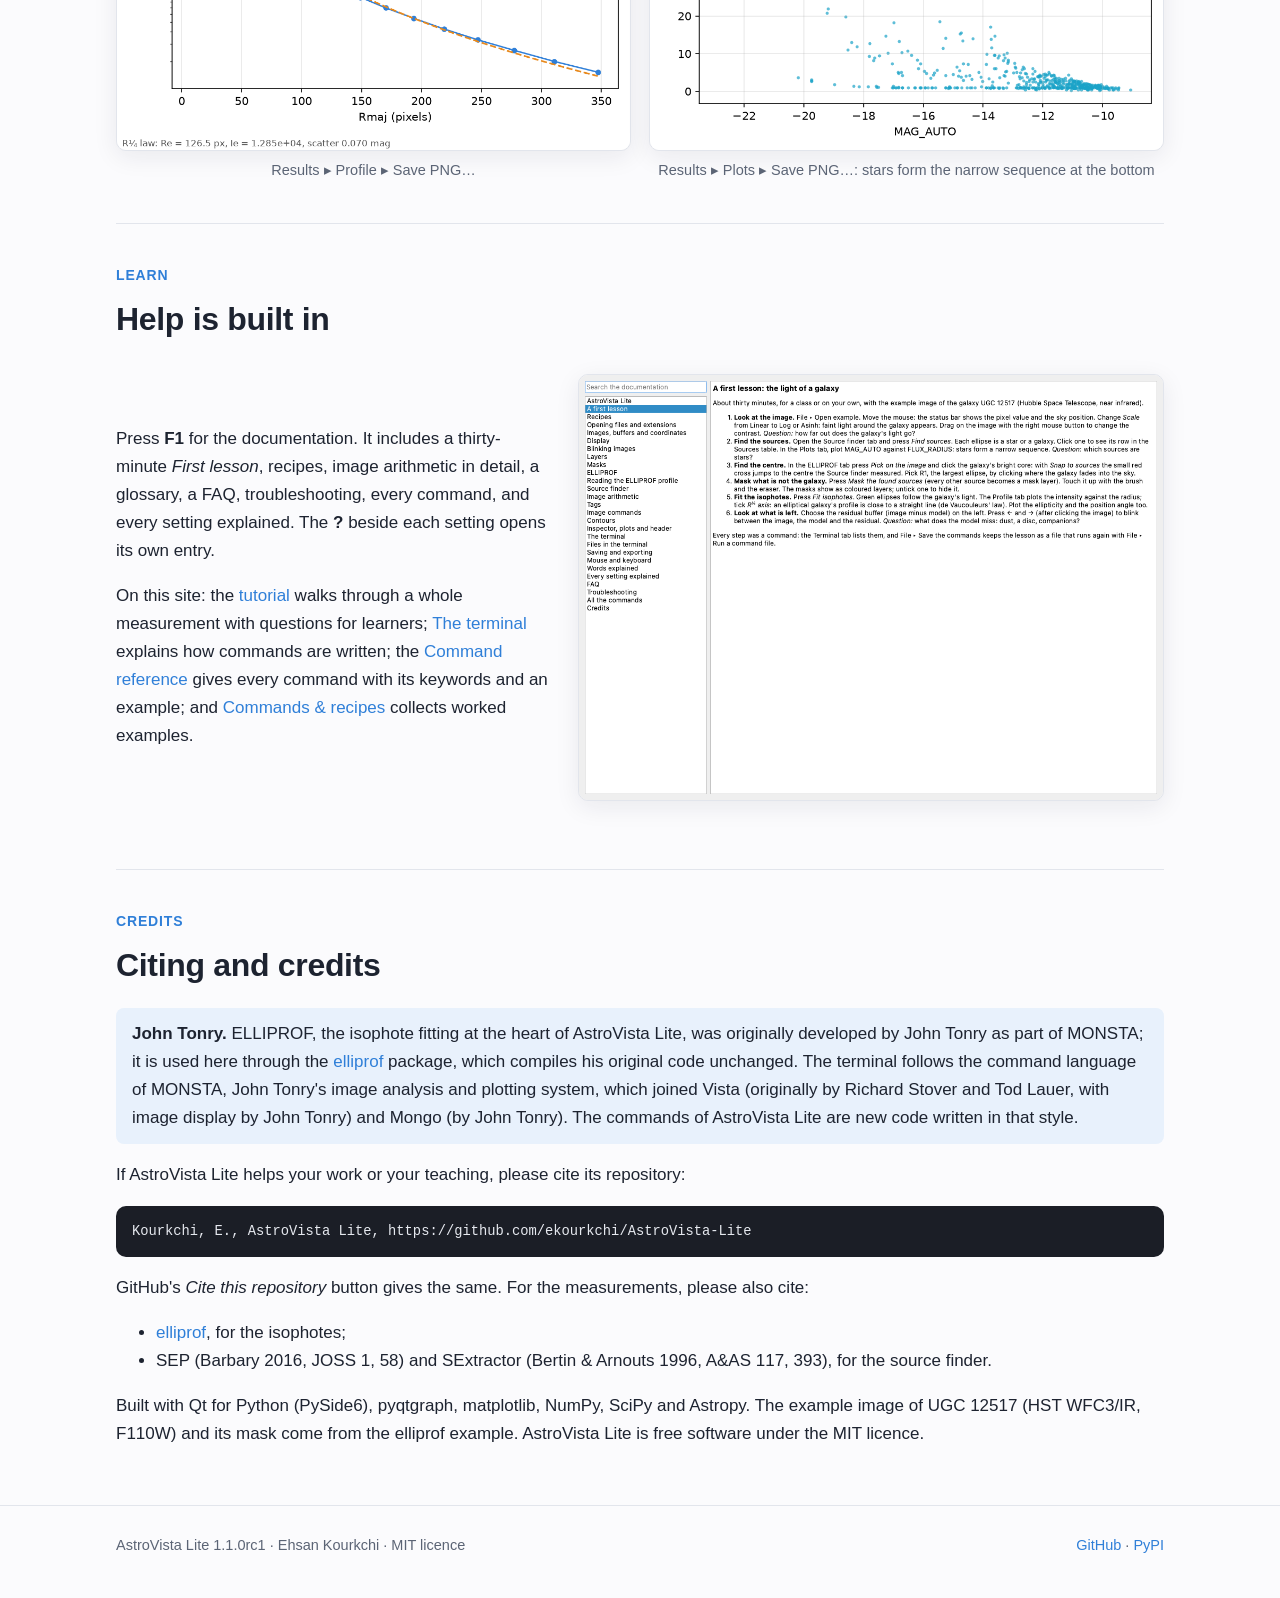
==== commit 28f2d3a1: "Pair lesson: the automatic settings, parallel fits, averaged runs, star wings, the harmonic search" ====
--- a/docs/index.html
+++ b/docs/index.html
@@ -291,7 +291,7 @@
 
 <footer>
   <div class="wrap">
-    <span>AstroVista Lite 1.0.1 · Ehsan Kourkchi · MIT licence</span>
+    <span>AstroVista Lite 1.1.0rc1 · Ehsan Kourkchi · MIT licence</span>
     <span><a href="https://github.com/ekourkchi/AstroVista-Lite">GitHub</a> · <a href="https://pypi.org/project/AstroVista/">PyPI</a></span>
   </div>
 </footer>
